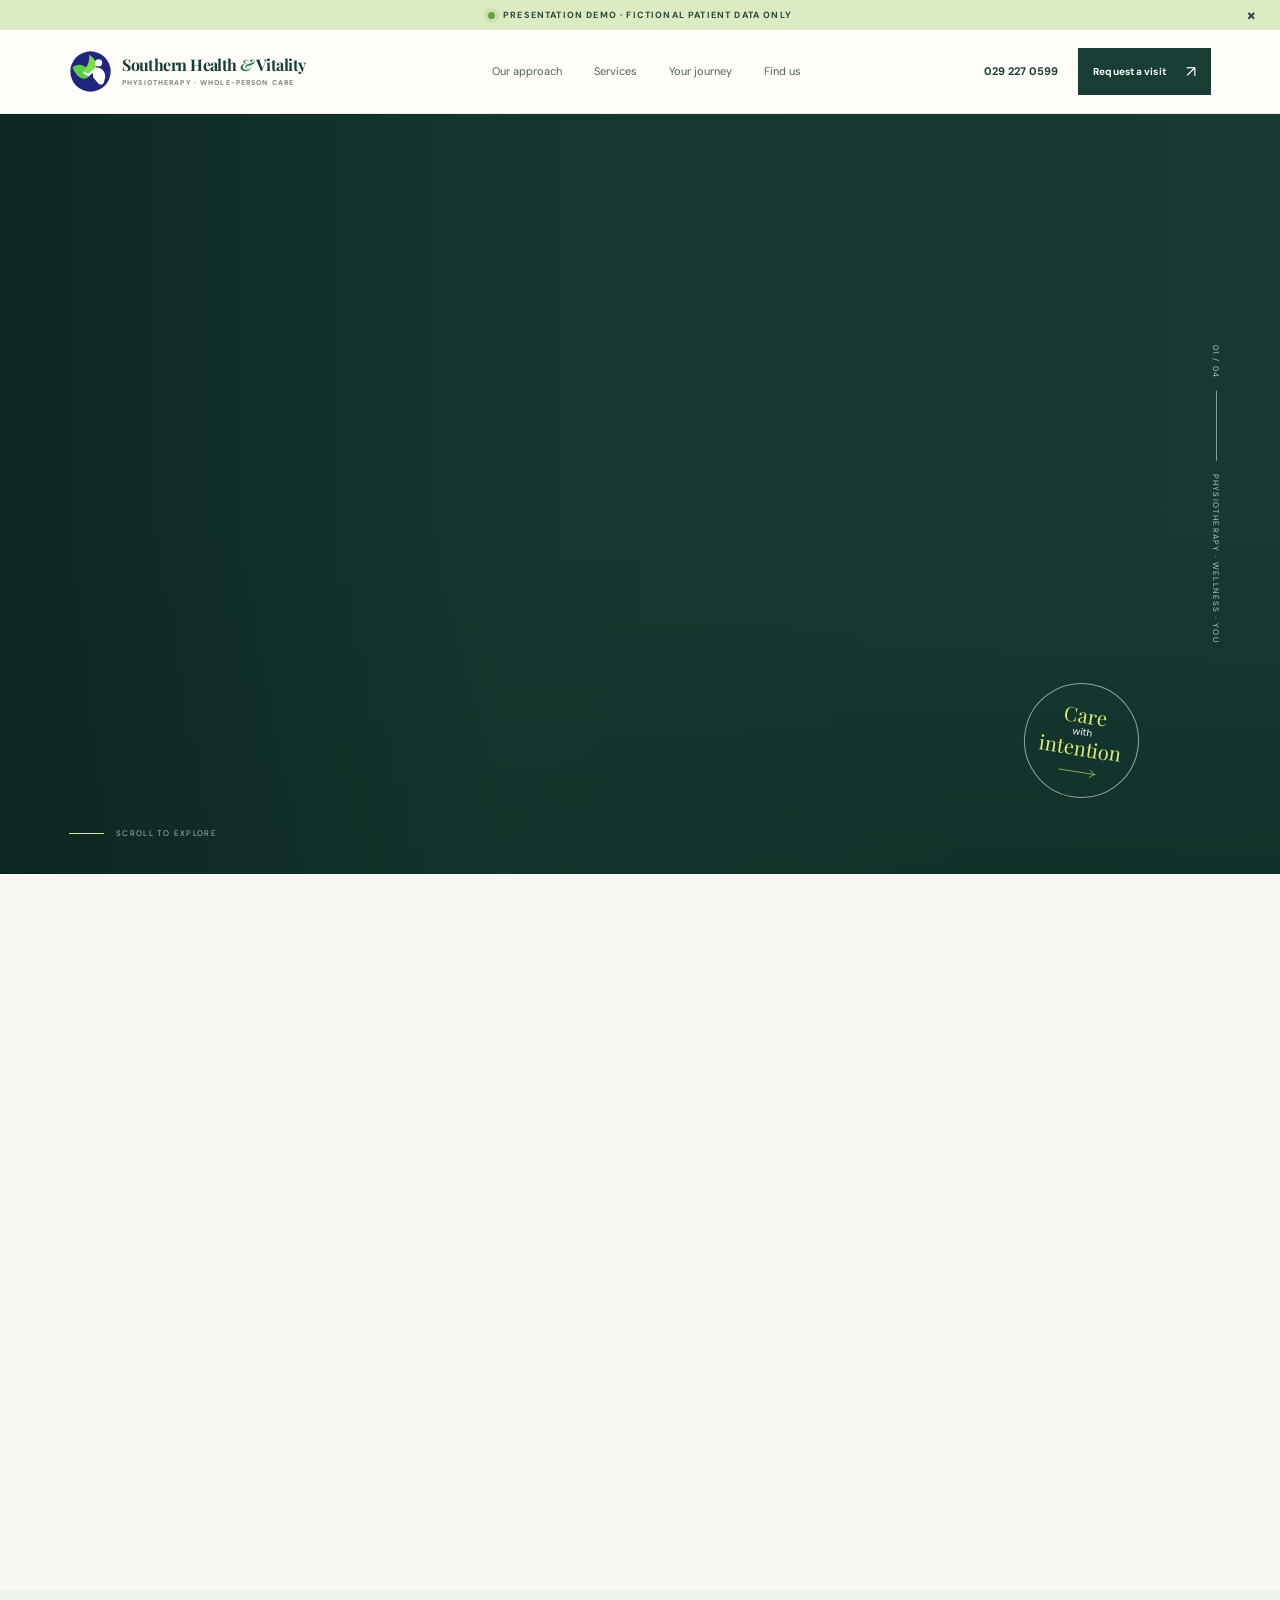
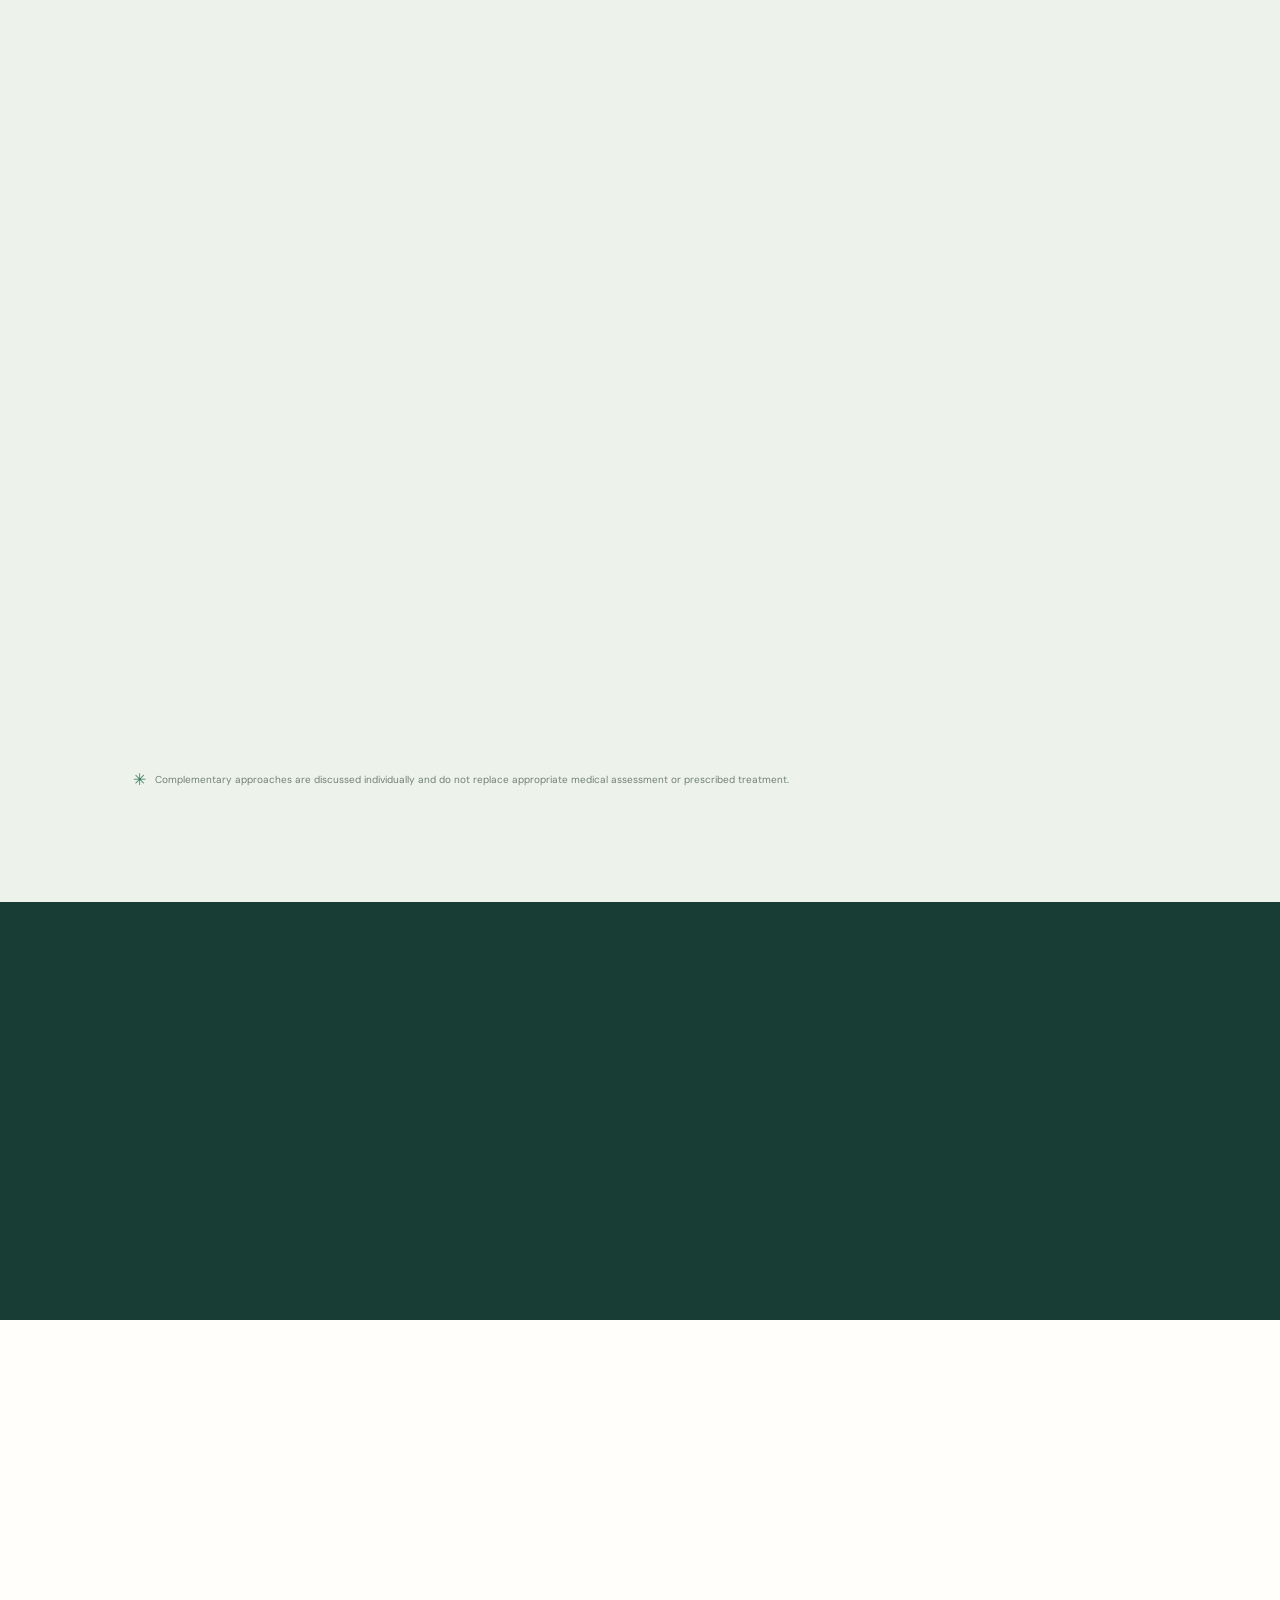
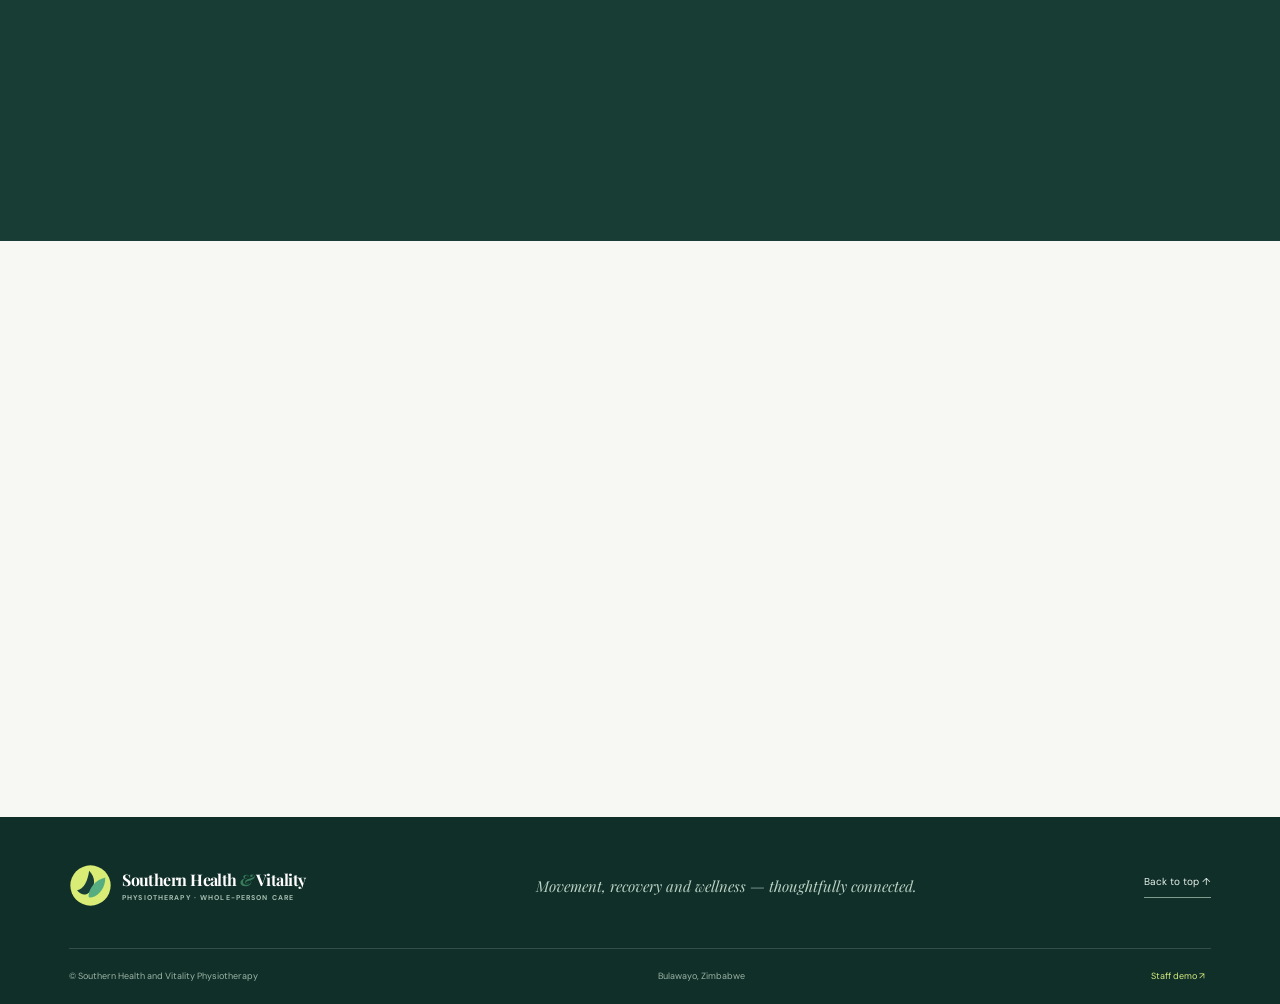
==== index.html @ 0961f9ca "Align brand emblem with the supplied letterhead logo" ====
<!doctype html>
<html lang="en">
<head>
  <meta charset="utf-8">
  <meta name="viewport" content="width=device-width, initial-scale=1">
  <meta name="theme-color" content="#173d35">
  <meta name="description" content="Southern Health and Vitality Physiotherapy — movement, recovery and whole-person wellness in Bulawayo, Zimbabwe.">
  <title>Southern Health & Vitality | Physiotherapy · Wellness · Recovery</title>
  <link rel="preconnect" href="https://fonts.googleapis.com">
  <link rel="preconnect" href="https://fonts.gstatic.com" crossorigin>
  <link href="https://fonts.googleapis.com/css2?family=DM+Sans:wght@400;500;600;700&family=Playfair+Display:wght@500;600;700&display=swap" rel="stylesheet">
  <link rel="icon" type="image/svg+xml" href="favicon.svg">
  <link rel="stylesheet" href="styles.css">
</head>
<body>
  <div class="demo-ribbon"><span class="pulse-dot"></span> PRESENTATION DEMO · FICTIONAL PATIENT DATA ONLY <button id="dismiss-ribbon" aria-label="Dismiss demo notice">×</button></div>
  <header class="site-header" id="site-header">
    <a class="brand" href="#home" aria-label="Southern Health and Vitality home">
      <span class="brand-mark"><svg viewBox="0 0 64 64" aria-hidden="true"><circle cx="32" cy="32" r="30" fill="#20257f"/><path d="M5 26C15 17 25 24 34 33 28 46 15 48 5 26Z" fill="#59cf45"/><path d="M30 7C42 15 44 25 37 33 32 38 25 37 20 33 28 25 31 16 30 7Z" fill="#76df42"/><circle cx="44" cy="19" r="5.4" fill="#fff"/><path d="M39 26C48 25 54 31 54 40L52 48C51 52 46 53 43 49L36 41 35 31Z" fill="#fff"/><path d="M36 31 29 37 23 34" fill="none" stroke="#fff" stroke-width="3.2" stroke-linecap="round"/></svg></span>
      <span class="brand-copy"><strong>Southern Health <em>&</em> Vitality</strong><small>PHYSIOTHERAPY · WHOLE-PERSON CARE</small></span>
    </a>
    <nav class="main-nav" id="main-nav" aria-label="Main navigation">
      <a href="#approach">Our approach</a><a href="#services">Services</a><a href="#journey">Your journey</a><a href="#contact">Find us</a>
    </nav>
    <div class="header-actions"><a class="text-link" href="tel:0292270599">029 227 0599</a><a class="button button-dark button-small" href="#book">Request a visit <span>↗</span></a><button class="menu-toggle" id="menu-toggle" aria-label="Open menu" aria-expanded="false"><span></span><span></span></button></div>
  </header>

  <main id="public-site">
    <section class="hero" id="home">
      <div class="hero-media" aria-hidden="true">
        <video class="hero-video" autoplay muted loop playsinline poster="https://images.unsplash.com/photo-1571019613454-1cb2f99b2d8b?auto=format&fit=crop&w=2000&q=85">
          <source src="https://videos.pexels.com/video-files/4498578/4498578-hd_1920_1080_25fps.mp4" type="video/mp4">
        </video>
      </div>
      <div class="hero-overlay"></div>
      <div class="hero-content reveal">
        <div class="eyebrow eyebrow-light"><span class="eyebrow-line"></span> A more thoughtful path to feeling better</div>
        <h1>Move with ease.<br><i>Live with vitality.</i></h1>
        <p>Personalised physiotherapy and whole-person wellness, centred on you, your goals, and the life you want to get back to.</p>
        <div class="hero-buttons"><a class="button button-lime" href="#book">Begin your recovery <span>↗</span></a><a class="button button-glass" href="#approach"><span class="play-icon">▶</span> Discover our approach</a></div>
        <div class="hero-proof"><span class="proof-icon">✳</span><span>Care that sees the whole person</span><span class="proof-separator"></span><span>Bulawayo, Zimbabwe</span></div>
      </div>
      <div class="hero-side-note"><span>01 / 04</span><span class="side-line"></span><span>PHYSIOTHERAPY · WELLNESS · YOU</span></div>
      <a class="scroll-cue" href="#approach"><span class="scroll-cue-line"></span> SCROLL TO EXPLORE</a>
      <div class="hero-stamp"><span>Care</span><b>with</b><span>intention</span><svg viewBox="0 0 70 18"><path d="M2 9h66" stroke="currentColor"/><path d="m57 2 8 7-8 7" fill="none" stroke="currentColor"/></svg></div>
    </section>

    <section class="intro section-pad" id="approach">
      <div class="intro-kicker reveal"><span class="section-number">01</span><span>OUR PHILOSOPHY</span></div>
      <div class="intro-grid">
        <h2 class="display-heading reveal">Recovery is more than <i>getting back.</i></h2>
        <div class="intro-copy reveal"><p class="large-copy">It is about understanding your body, rebuilding confidence, and finding a way forward that works for your everyday life.</p><p>At Southern Health and Vitality, we bring professional physiotherapy together with thoughtful complementary wellness support. Your care should be personal, collaborative and shaped around what matters to you.</p><a class="underlined-link" href="#services">Explore our services <span>↗</span></a></div>
      </div>
      <div class="values-row reveal"><div class="value"><span class="value-icon">✳</span><div><strong>Person-centred</strong><p>Your goals help guide the plan.</p></div></div><div class="value"><span class="value-icon">⌁</span><div><strong>Progress you can see</strong><p>Small steps, reviewed together.</p></div></div><div class="value"><span class="value-icon">❋</span><div><strong>Whole-person care</strong><p>Movement, habits and wellbeing.</p></div></div></div>
    </section>

    <section class="services-section section-pad" id="services">
      <div class="section-top reveal"><div><div class="eyebrow"><span class="eyebrow-line"></span> HOW WE CAN HELP</div><h2 class="display-heading">Care that meets you <i>where you are.</i></h2></div><p>Every person's story is different. We'll work with you to understand your needs and explore an appropriate path forward.</p></div>
      <div class="service-grid">
        <article class="service-card service-featured reveal"><div class="service-image image-physio"><span class="service-number">01</span><span class="service-image-caption">MOVE BETTER</span></div><div class="service-body"><span class="service-tag">FOUNDATION</span><h3>Physiotherapy & rehabilitation</h3><p>Individualised support for movement, strength, function and recovery following injury or physical difficulty.</p><a href="#book" class="circle-arrow" aria-label="Request physiotherapy">↗</a></div></article>
        <article class="service-card reveal"><div class="service-image image-massage"><span class="service-number">02</span><span class="service-image-caption">RELEASE TENSION</span></div><div class="service-body"><span class="service-tag">HANDS-ON CARE</span><h3>Massage & manual therapies</h3><p>Hands-on approaches selected to complement an individual's assessment and wider care plan.</p><a href="#book" class="circle-arrow" aria-label="Request massage and manual therapy">↗</a></div></article>
        <article class="service-card reveal"><div class="service-image image-nature"><span class="service-number">03</span><span class="service-image-caption">CARE BEYOND THE CLINIC</span></div><div class="service-body"><span class="service-tag">EVERYDAY WELLNESS</span><h3>Natural & lifestyle support</h3><p>Practical home-care guidance, healthy routines and discussion of complementary wellness options.</p><a href="#book" class="circle-arrow" aria-label="Ask about wellness support">↗</a></div></article>
      </div>
      <p class="service-note"><span>✳</span> Complementary approaches are discussed individually and do not replace appropriate medical assessment or prescribed treatment.</p>
    </section>

    <section class="quote-band">
      <div class="quote-text reveal"><span class="quote-mark">“</span><blockquote>Your body is not a problem to solve. It is a partner in your journey back to living well.</blockquote><span class="quote-caption">THE SOUTHERN HEALTH & VITALITY APPROACH</span></div>
      <div class="quote-image" role="img" aria-label="Calm, sunlit wellness studio"></div>
    </section>

    <section class="journey-section section-pad" id="journey">
      <div class="journey-heading reveal"><div class="eyebrow"><span class="eyebrow-line"></span> YOUR JOURNEY</div><h2 class="display-heading">A little more clarity.<br><i>At every step.</i></h2><p>Knowing what comes next can make starting feel easier.</p></div>
      <div class="journey-steps"><article class="journey-step reveal"><span class="journey-index">01</span><div class="journey-symbol">◌</div><h3>Start with a conversation</h3><p>Tell us what brings you in, what you are finding difficult and what you hope to achieve.</p></article><article class="journey-step reveal"><span class="journey-index">02</span><div class="journey-symbol">⌁</div><h3>Build a personal plan</h3><p>Your practitioner discusses suitable options and agrees on practical goals with you.</p></article><article class="journey-step reveal"><span class="journey-index">03</span><div class="journey-symbol">↗</div><h3>Review your progress</h3><p>Track changes over time, adjust the plan where needed and keep moving forward together.</p></article></div>
    </section>

    <section class="practitioner-section section-pad">
      <div class="practitioner-image reveal"><img src="https://images.unsplash.com/photo-1612349317150-e413f6a5b16d?auto=format&fit=crop&w=1000&q=85" alt="Practitioner portrait placeholder" loading="lazy"><span class="image-caption-card"><span class="caption-leaf">✳</span><span>Care with a human touch</span></span></div>
      <div class="practitioner-copy reveal"><div class="eyebrow"><span class="eyebrow-line"></span> YOUR PRACTITIONER</div><h2 class="display-heading">Meet <i>Mr Kudzanayi Muzenda.</i></h2><p class="large-copy">A thoughtful, individual approach to movement, rehabilitation and wellbeing.</p><p>Southern Health and Vitality is built around listening first, understanding each person's goals and working together on a plan that feels clear and achievable.</p><p class="placeholder-note">Practitioner biography and professional credentials can be added after confirmation.</p><a class="underlined-link" href="#book">Arrange an introduction <span>↗</span></a></div>
    </section>

    <section class="book-section section-pad" id="book">
      <div class="book-copy reveal"><div class="eyebrow eyebrow-light"><span class="eyebrow-line"></span> TAKE THE FIRST STEP</div><h2 class="display-heading">Let's talk about <i>what's next.</i></h2><p>Send an appointment request and the practice will get in touch to confirm a suitable time. Please don't include sensitive medical details in this form.</p><div class="book-contact"><span class="book-contact-icon">↗</span><div><small>CALL THE PRACTICE</small><a href="tel:0292270599">029 227 0599</a></div></div></div>
      <form class="booking-form reveal" id="booking-form"><div class="form-head"><span>APPOINTMENT REQUEST</span><span class="form-step">01 / 01</span></div><div class="form-row"><label>Your name<input name="name" required autocomplete="name" placeholder="Full name"></label><label>Phone number<input name="phone" required autocomplete="tel" placeholder="+263 …"></label></div><div class="form-row"><label>What would you like help with?<select name="service" required><option value="">Choose a service</option><option>Physiotherapy & rehabilitation</option><option>Massage & manual therapy</option><option>Natural & lifestyle support</option><option>General enquiry</option></select></label><label>Preferred date<input type="date" name="date" id="booking-date"></label></div><label>Best way to reach you<select name="contact"><option>Phone call</option><option>WhatsApp</option><option>Email</option></select></label><label class="consent-check"><input type="checkbox" required> <span>I agree that the practice may contact me about this request.</span></label><button class="button button-lime button-full" type="submit">Send appointment request <span>↗</span></button><p class="form-fineprint">Demo form: requests are stored only in this browser and are not sent to the clinic.</p><div class="form-success" id="booking-success" role="status" hidden>Thank you — your demo request has been saved in this browser. No message has been sent to the clinic.</div></form>
    </section>

    <section class="contact-section section-pad" id="contact"><div class="contact-main reveal"><div class="eyebrow"><span class="eyebrow-line"></span> FIND YOUR WAY HERE</div><h2 class="display-heading">A place to <i>begin again.</i></h2><p>Visit Southern Health and Vitality Physiotherapy in the heart of Bulawayo.</p><div class="address-block"><span class="address-icon">⌖</span><div><strong>Southern Health and Vitality Physiotherapy</strong><p>Suite 2, David Mansions<br>Between 9th and 10th Avenue, along Robert Mugabe<br>Bulawayo, Zimbabwe</p></div></div><div class="contact-actions"><a class="button button-dark" href="tel:0292270599">Call 029 227 0599 <span>↗</span></a><a class="button button-outline-dark" href="mailto:muzendak@gmail.com">Email the practice <span>↗</span></a></div></div><div class="map-card reveal"><div class="map-pattern"></div><div class="map-pin"><span>✳</span></div><div class="map-label"><small>YOU'LL FIND US AT</small><strong>David Mansions</strong><span>Robert Mugabe · Bulawayo</span></div><a target="_blank" rel="noopener" href="https://www.google.com/maps/search/?api=1&query=David+Mansions+Robert+Mugabe+Bulawayo" class="map-open">Open directions ↗</a></div></section>

    <footer class="site-footer"><div class="footer-top"><a class="brand brand-footer" href="#home"><span class="brand-mark"><svg viewBox="0 0 64 64" aria-hidden="true"><circle cx="32" cy="32" r="30" fill="#d9ec75"/><path d="M12 39C23 37 28 24 30 10c10 10 10 25-1 33-5 4-11 3-17-4Z" fill="#173d35"/><path d="M29 48c1-13 10-24 25-28 0 14-7 26-21 30-2 0-3 0-4-2Z" fill="#55ad80"/></svg></span><span class="brand-copy"><strong>Southern Health <em>&</em> Vitality</strong><small>PHYSIOTHERAPY · WHOLE-PERSON CARE</small></span></a><p>Movement, recovery and wellness — thoughtfully connected.</p><a class="back-top" href="#home">Back to top ↑</a></div><div class="footer-bottom"><span>© <span id="year"></span> Southern Health and Vitality Physiotherapy</span><span>Bulawayo, Zimbabwe</span><button class="staff-access" id="open-dashboard">Staff demo ↗</button></div></footer>
  </main>

  <main id="dashboard-app" class="dashboard-app" hidden>
    <aside class="app-sidebar" id="app-sidebar"><a class="app-brand" href="#" id="back-to-site"><span class="brand-mark"><svg viewBox="0 0 64 64"><circle cx="32" cy="32" r="30" fill="#d9ec75"/><path d="M12 39C23 37 28 24 30 10c10 10 10 25-1 33-5 4-11 3-17-4Z" fill="#173d35"/><path d="M29 48c1-13 10-24 25-28 0 14-7 26-21 30-2 0-3 0-4-2Z" fill="#55ad80"/></svg></span><span><strong>Southern Health</strong><small>VITALITY DESK</small></span></a><div class="sidebar-label">WORKSPACE</div><nav class="app-nav" id="app-nav"><button class="app-nav-item active" data-view="overview"><span>▦</span> Overview</button><button class="app-nav-item" data-view="patients"><span>♙</span> Patients <b id="patient-nav-count">8</b></button><button class="app-nav-item" data-view="monitoring"><span>⌁</span> Patient monitoring</button><button class="app-nav-item" data-view="appointments"><span>▣</span> Appointments <b id="appointment-nav-count">6</b></button><button class="app-nav-item" data-view="payments"><span>＄</span> Payments & receipts</button><button class="app-nav-item" data-view="followups"><span>↗</span> Follow-ups</button><button class="app-nav-item" data-view="reports"><span>▥</span> Reports</button></nav><div class="sidebar-bottom"><div class="sidebar-user"><div class="avatar avatar-green">KM</div><div><strong>Mr Kudzanayi Muzenda</strong><small>Practitioner · Demo mode</small></div><span class="online-dot"></span></div><button class="site-return" id="return-site">← Back to public website</button></div></aside>
    <section class="app-main"><header class="app-topbar"><button class="mobile-app-menu" id="mobile-app-menu" aria-label="Toggle dashboard menu">☰</button><div class="breadcrumb">Workspace <span>/</span> <strong id="breadcrumb-current">Overview</strong></div><div class="topbar-right"><span class="demo-status"><span class="pulse-dot"></span> Demo data</span><button class="top-icon" id="show-help" title="Demo information">ⓘ</button><div class="avatar avatar-blue">KM</div></div></header>
      <div class="app-content"><div class="demo-alert"><span class="alert-icon">ⓘ</span><div><strong>Demonstration workspace</strong><p>Every patient, appointment and transaction shown here is fictional. Data changes are saved in this browser only. Do not enter real patient information.</p></div><button id="reset-demo" class="alert-reset">Reset sample data</button></div>
      <section class="app-view active" id="view-overview"><div class="page-heading"><div><div class="eyebrow">WEDNESDAY · PRACTICE SNAPSHOT</div><h1>Good morning, <i>Mr Muzenda.</i></h1><p>Here's a look at your practice today.</p></div><button class="button button-dark" data-action="new-appointment">＋ New appointment</button></div><div class="stats-grid"><article class="stat-card"><div class="stat-top"><span>Registered patients</span><span class="stat-icon">♙</span></div><strong id="stat-patients">8</strong><small><span class="stat-good">↑ 2</span> this month <span class="stat-foot">Fictional sample</span></small><div class="mini-bars bars-green"><i></i><i></i><i></i><i></i><i></i><i></i><i></i><i></i><i></i><i></i></div></article><article class="stat-card"><div class="stat-top"><span>Today's appointments</span><span class="stat-icon">▣</span></div><strong id="stat-today">4</strong><small><span class="stat-good">2 confirmed</span> · 1 pending</small><div class="mini-bars bars-blue"><i></i><i></i><i></i><i></i><i></i><i></i><i></i><i></i><i></i><i></i></div></article><article class="stat-card"><div class="stat-top"><span>Payments recorded</span><span class="stat-icon">＄</span></div><strong id="stat-revenue">$485</strong><small>Sample total <span class="stat-foot">Not real revenue</span></small><div class="mini-bars bars-gold"><i></i><i></i><i></i><i></i><i></i><i></i><i></i><i></i><i></i><i></i></div></article><article class="stat-card"><div class="stat-top"><span>Follow-ups due</span><span class="stat-icon">↗</span></div><strong id="stat-followups">3</strong><small><span class="stat-warn">Needs review</span> this week</small><div class="mini-bars bars-purple"><i></i><i></i><i></i><i></i><i></i><i></i><i></i><i></i><i></i><i></i></div></article></div><div class="dashboard-grid"><article class="panel appointments-panel"><div class="panel-heading"><div><h2>Today's schedule</h2><p>Your upcoming patient visits</p></div><button class="quiet-button" data-go="appointments">View calendar ↗</button></div><div id="today-schedule" class="schedule-list"></div></article><article class="panel followup-panel"><div class="panel-heading"><div><h2>Patient follow-ups</h2><p>Keep recovery moving forward</p></div><button class="icon-button" data-go="followups">↗</button></div><div id="overview-followups" class="compact-list"></div></article></div><div class="dashboard-grid lower-grid"><article class="panel"><div class="panel-heading"><div><h2>Recent activity</h2><p>Latest demo record updates</p></div><span class="panel-badge">THIS WEEK</span></div><div id="recent-activity" class="activity-list"></div></article><article class="panel care-panel"><div class="care-icon">✳</div><span class="service-tag">PRACTICE NOTE</span><h2>Care, with intention.</h2><p>Keep each patient's goals at the centre of their plan. Record measurable changes and review them together at each visit.</p><button class="underlined-link" data-go="monitoring">Open patient monitoring ↗</button></article></div></section>

      <section class="app-view" id="view-patients"><div class="page-heading"><div><div class="eyebrow">PATIENT DIRECTORY</div><h1>People at the <i>heart of care.</i></h1><p>Search records and open a patient's care journey.</p></div><button class="button button-dark" data-action="new-patient">＋ Add patient</button></div><div class="toolbar"><label class="search-box"><span>⌕</span><input id="patient-search" placeholder="Search name, phone or patient ID…" type="search"></label><select id="patient-filter" aria-label="Filter patients"><option value="all">All patients</option><option value="active">Active care</option><option value="followup">Follow-up due</option><option value="completed">Care completed</option></select></div><div class="panel table-panel"><div class="table-wrap"><table><thead><tr><th>PATIENT</th><th>PATIENT ID</th><th>CARE STATUS</th><th>LAST VISIT</th><th>NEXT FOLLOW-UP</th><th></th></tr></thead><tbody id="patients-table"></tbody></table></div><div class="table-foot"><span id="patient-results-count">8 sample patients</span><span>Fictional demo records</span></div></div></section>

      <section class="app-view" id="view-monitoring"><div class="page-heading"><div><div class="eyebrow">RECOVERY OVER TIME</div><h1>Patient <i>monitoring.</i></h1><p>Review progress, goals and the next steps in each care journey.</p></div><select id="monitor-patient" aria-label="Select patient" class="patient-select"></select></div><div id="monitoring-detail"></div></section>

      <section class="app-view" id="view-appointments"><div class="page-heading"><div><div class="eyebrow">PRACTICE CALENDAR</div><h1>Time for <i>better movement.</i></h1><p>Manage appointment requests, attendance and planned visits.</p></div><button class="button button-dark" data-action="new-appointment">＋ New appointment</button></div><div class="toolbar"><div class="segmented" id="appointment-filters"><button class="selected" data-filter="all">All visits</button><button data-filter="confirmed">Confirmed</button><button data-filter="pending">Requests</button><button data-filter="completed">Completed</button></div><input id="appointment-date-filter" type="date" aria-label="Filter by date"></div><div class="panel table-panel"><div class="table-wrap"><table><thead><tr><th>DATE & TIME</th><th>PATIENT</th><th>SERVICE</th><th>STATUS</th><th>CONTACT</th><th>ACTIONS</th></tr></thead><tbody id="appointments-table"></tbody></table></div><div class="table-foot"><span id="appointment-results-count"></span><span>Appointment requests require confirmation</span></div></div></section>

      <section class="app-view" id="view-payments"><div class="page-heading"><div><div class="eyebrow">PRACTICE FINANCES</div><h1>Payments, made <i>clear.</i></h1><p>Record payments and balances, then print a receipt for your records.</p></div><button class="button button-dark" data-action="new-payment">＋ Record payment</button></div><div class="stats-grid finance-stats"><article class="stat-card"><div class="stat-top"><span>Recorded payments</span><span class="stat-icon">＄</span></div><strong id="payment-total">$485</strong><small>Fictional sample transactions</small></article><article class="stat-card"><div class="stat-top"><span>Outstanding balances</span><span class="stat-icon">◷</span></div><strong id="payment-outstanding">$260</strong><small>Amounts marked unpaid</small></article><article class="stat-card"><div class="stat-top"><span>Transactions</span><span class="stat-icon">▤</span></div><strong id="payment-count">6</strong><small>Across all demo patients</small></article></div><div class="panel table-panel"><div class="panel-heading"><div><h2>Payment register</h2><p>Every amount is sample data in USD for the demo.</p></div><button class="quiet-button" id="export-payments">Export CSV ↓</button></div><div class="table-wrap"><table><thead><tr><th>RECEIPT</th><th>PATIENT</th><th>DATE</th><th>METHOD</th><th>AMOUNT</th><th>STATUS</th><th></th></tr></thead><tbody id="payments-table"></tbody></table></div></div></section>

      <section class="app-view" id="view-followups"><div class="page-heading"><div><div class="eyebrow">CONTINUITY OF CARE</div><h1>Keep the <i>connection.</i></h1><p>Review patients due for a check-in and prepare a follow-up message.</p></div></div><div class="followup-intro"><span class="followup-intro-icon">↗</span><div><strong>Helpful follow-ups, thoughtfully timed.</strong><p>Messages are prepared for staff review. This demo does not send messages automatically.</p></div></div><div id="followup-cards" class="followup-cards"></div></section>

      <section class="app-view" id="view-reports"><div class="page-heading"><div><div class="eyebrow">PRACTICE INSIGHTS</div><h1>A clearer view of <i>your practice.</i></h1><p>Sample activity and financial summaries for the demo.</p></div><button class="button button-outline-dark" id="export-report">Export report ↓</button></div><div class="report-grid"><article class="panel report-chart-panel"><div class="panel-heading"><div><h2>Recorded payments</h2><p>Illustrative monthly sample totals</p></div><span class="panel-badge">USD</span></div><div id="revenue-chart" class="revenue-chart"></div></article><article class="panel"><div class="panel-heading"><div><h2>Patient care status</h2><p>Current sample directory</p></div></div><div id="status-breakdown" class="status-breakdown"></div></article><article class="panel"><div class="panel-heading"><div><h2>Service mix</h2><p>Appointments in sample schedule</p></div></div><div id="service-breakdown" class="service-breakdown"></div></article><article class="panel report-note"><span class="care-icon">✳</span><h2>Use data to ask better questions.</h2><p>These summaries can help a practice understand attendance and operations. They are illustrative, not clinical outcome claims.</p></article></div></section>
      </div>
    </section>
  </main>

  <dialog id="record-dialog" class="record-dialog"><form id="record-form" method="dialog"><div class="dialog-head"><div><span class="eyebrow" id="dialog-eyebrow">PRACTICE WORKSPACE</span><h2 id="dialog-title">Add a record</h2></div><button type="button" class="dialog-close" id="dialog-close" aria-label="Close dialog">×</button></div><div id="dialog-fields" class="dialog-fields"></div><div class="dialog-actions"><button type="button" class="button button-outline-dark" id="dialog-cancel">Cancel</button><button type="submit" class="button button-dark" id="dialog-submit">Save record ↗</button></div></form></dialog>
  <div id="toast" class="toast" role="status" aria-live="polite"></div>
  <script src="app.js"></script>
</body>
</html>
---- styles.css ----
/* Southern Health & Vitality — editorial wellness, botanical details, calm clinical precision */
:root{--ink:#173d35;--ink-deep:#102d28;--leaf:#377b5b;--leaf-light:#a9d85c;--lime:#d9ec75;--cream:#f7f8f3;--paper:#fffefa;--sage:#e9efe7;--muted:#75817a;--line:#dce4db;--blue:#dfeaf0;--gold:#d8ad68;--shadow:0 16px 45px rgba(20,53,43,.08);--serif:'Playfair Display',Georgia,serif;--sans:'DM Sans',Arial,sans-serif}
*{box-sizing:border-box}html{scroll-behavior:smooth;scroll-padding-top:84px}body{margin:0;background:var(--cream);color:var(--ink);font-family:var(--sans);font-size:14px;line-height:1.6;-webkit-font-smoothing:antialiased}body.locked{overflow:hidden}button,input,select,textarea{font:inherit}button,a{-webkit-tap-highlight-color:transparent}a{color:inherit;text-decoration:none}button{cursor:pointer}img{display:block;max-width:100%}button:focus-visible,a:focus-visible,input:focus-visible,select:focus-visible{outline:3px solid #a9d85c;outline-offset:3px}::selection{background:var(--lime);color:var(--ink)}
.demo-ribbon{height:30px;background:#dcebc1;color:#294a36;display:flex;align-items:center;justify-content:center;gap:8px;font-size:9px;font-weight:700;letter-spacing:.13em;position:relative;z-index:30}.demo-ribbon button{position:absolute;right:18px;border:0;background:transparent;font-size:18px;color:inherit;line-height:1}
.pulse-dot,.online-dot{width:7px;height:7px;display:inline-block;border-radius:50%;background:#6b9e43;box-shadow:0 0 0 4px rgba(107,158,67,.14)}.site-header{height:84px;padding:0 5.4%;display:flex;align-items:center;justify-content:space-between;gap:28px;background:rgba(255,254,250,.94);position:sticky;top:0;z-index:25;border-bottom:1px solid rgba(23,61,53,.08);backdrop-filter:blur(16px);transition:height .3s,box-shadow .3s}.site-header.scrolled{height:72px;box-shadow:0 7px 24px rgba(18,51,41,.06)}.brand{display:flex;align-items:center;gap:10px;min-width:240px}.brand-mark{width:43px;height:43px;display:block;flex:none}.brand-mark svg{width:100%;height:100%}.brand-copy{display:flex;flex-direction:column;line-height:1.2}.brand-copy strong{font-family:var(--serif);font-size:16px;letter-spacing:-.035em}.brand-copy strong em{color:var(--leaf);font-style:italic}.brand-copy small{font-size:7px;font-weight:700;letter-spacing:.16em;margin-top:5px;color:#76847a}.main-nav{display:flex;gap:clamp(18px,2.5vw,40px);align-items:center}.main-nav a{font-size:11px;color:#4d6158;transition:color .2s}.main-nav a:hover{color:var(--leaf)}.header-actions{display:flex;align-items:center;gap:20px}.text-link{font-size:11px;font-weight:700;white-space:nowrap}.button{border:1px solid transparent;display:inline-flex;align-items:center;justify-content:center;gap:20px;padding:14px 20px;font-weight:700;font-size:11px;letter-spacing:.01em;transition:transform .25s,background .25s,box-shadow .25s;min-height:46px}.button:hover{transform:translateY(-2px);box-shadow:0 8px 22px rgba(20,53,43,.13)}.button span{font-size:16px;font-weight:400}.button-small{min-height:39px;padding:10px 14px;font-size:10px}.button-dark{background:var(--ink);color:#fffefa}.button-dark:hover{background:#27594b}.button-lime{background:var(--lime);color:var(--ink-deep)}.button-lime:hover{background:#e4f39c}.button-glass{background:rgba(255,255,255,.09);border-color:rgba(255,255,255,.4);color:#fff}.button-outline-dark{background:transparent;border-color:#aabbb0;color:var(--ink)}.button-full{width:100%;justify-content:space-between}.menu-toggle{display:none;background:none;border:0;padding:8px}.menu-toggle span{display:block;width:22px;height:1px;background:var(--ink);margin:6px}
.hero{min-height:min(760px,calc(100svh - 114px));height:680px;max-height:780px;position:relative;background:#173d35;color:#fff;overflow:hidden;display:flex;align-items:center}.hero-media,.hero-overlay{position:absolute;inset:0}.hero-video{width:100%;height:100%;object-fit:cover;object-position:center 45%;opacity:.64;filter:saturate(.7)}.hero-overlay{background:linear-gradient(90deg,rgba(12,37,32,.92) 0%,rgba(18,53,44,.75) 39%,rgba(17,47,39,.24) 76%,rgba(17,47,39,.18) 100%),linear-gradient(0deg,rgba(13,38,31,.52),transparent 45%)}.hero-content{position:relative;z-index:2;width:min(760px,72%);margin-left:10.4%;padding:55px 0 65px}.eyebrow{display:flex;align-items:center;gap:10px;color:#668272;font-size:9px;font-weight:700;letter-spacing:.17em}.eyebrow-light{color:#d7e7d7}.eyebrow-line{width:26px;height:1px;background:#8fb15c;display:inline-block}.hero h1{font-family:var(--serif);font-size:clamp(48px,6.3vw,86px);font-weight:500;letter-spacing:-.055em;line-height:1.08;margin:28px 0 22px}.hero h1 i,.display-heading i{font-weight:500;color:var(--leaf);font-style:italic}.hero h1 i{color:var(--lime)}.hero-content>p{font-size:15px;line-height:1.9;color:rgba(255,255,255,.77);max-width:465px;margin:0 0 30px}.hero-buttons{display:flex;gap:11px;flex-wrap:wrap}.play-icon{font-size:9px;border:1px solid rgba(255,255,255,.55);width:23px;height:23px;display:grid;place-items:center;border-radius:50%;padding-left:2px}.hero-proof{display:flex;align-items:center;gap:11px;margin-top:53px;font-size:9px;color:rgba(255,255,255,.7);letter-spacing:.04em}.proof-icon{color:var(--lime);font-size:16px}.proof-separator{height:18px;width:1px;background:rgba(255,255,255,.28);margin:0 5px}.hero-side-note{position:absolute;right:4.5%;top:50%;transform:translateY(-50%);writing-mode:vertical-rl;display:flex;align-items:center;gap:13px;font-size:8px;letter-spacing:.15em;color:rgba(255,255,255,.7)}.side-line{width:1px;height:70px;background:rgba(255,255,255,.5)}.scroll-cue{position:absolute;left:5.4%;bottom:34px;display:flex;align-items:center;gap:12px;font-size:8px;letter-spacing:.16em;color:rgba(255,255,255,.66)}.scroll-cue-line{width:35px;height:1px;background:var(--lime)}.hero-stamp{position:absolute;right:11%;bottom:10%;width:115px;height:115px;border:1px solid rgba(255,255,255,.55);border-radius:50%;display:flex;align-items:center;justify-content:center;flex-direction:column;transform:rotate(9deg);color:var(--lime);font-family:var(--serif);font-size:20px;line-height:1.1}.hero-stamp b{font-size:10px;font-family:var(--sans);font-weight:400;color:#fff}.hero-stamp svg{width:40px;margin-top:8px}
.section-pad{padding:108px 10.4%}.intro{background:var(--cream)}.intro-kicker{display:flex;align-items:center;gap:14px;font-size:9px;font-weight:700;letter-spacing:.16em;color:#7a8a7e}.section-number{font-family:var(--serif);font-size:14px;color:var(--leaf);letter-spacing:0}.intro-grid{display:grid;grid-template-columns:1.1fr .9fr;gap:11%;align-items:start;margin:28px 0 58px}.display-heading{font-family:var(--serif);font-weight:500;letter-spacing:-.05em;line-height:1.13;font-size:clamp(35px,4.3vw,58px);margin:0;color:var(--ink)}.intro-grid .display-heading{max-width:500px}.intro-copy{padding-top:5px}.large-copy{font-family:var(--serif);font-size:clamp(18px,2vw,24px);line-height:1.5;letter-spacing:-.025em;margin:0 0 18px;color:#294f42}.intro-copy>p:not(.large-copy),.practitioner-copy>p:not(.large-copy){font-size:12px;color:#6c7b72;line-height:1.95;margin:0 0 20px}.underlined-link{border:0;background:transparent;border-bottom:1px solid #9aada0;padding:0 0 8px;display:inline-flex;gap:25px;align-items:center;font-size:11px;font-weight:700;color:var(--ink);margin-top:6px}.underlined-link span{font-size:16px}.values-row{border-top:1px solid var(--line);padding-top:28px;display:grid;grid-template-columns:repeat(3,1fr);gap:30px}.value{display:flex;gap:14px;align-items:flex-start}.value-icon{display:grid;place-items:center;width:36px;height:36px;flex:none;border-radius:50%;background:#e4eddf;color:var(--leaf);font-size:19px}.value strong{font-size:11px}.value p{font-size:10px;color:#7c887f;margin:4px 0 0}
.services-section{background:#edf2eb;padding-top:100px;padding-bottom:110px}.section-top{display:flex;justify-content:space-between;gap:45px;align-items:end;margin-bottom:45px}.section-top .display-heading{max-width:590px;margin-top:17px}.section-top>p{max-width:300px;color:#728077;font-size:11px;line-height:1.9;margin:0 0 6px}.service-grid{display:grid;grid-template-columns:repeat(3,minmax(0,1fr));gap:19px}.service-card{background:var(--paper);min-width:0;position:relative;box-shadow:0 7px 25px rgba(28,61,49,.025);transition:transform .35s,box-shadow .35s}.service-card:hover{transform:translateY(-6px);box-shadow:var(--shadow)}.service-image{height:230px;position:relative;background-size:cover;background-position:center;overflow:hidden}.service-image:after{content:"";position:absolute;inset:0;background:linear-gradient(0deg,rgba(15,46,38,.5),transparent 60%)}.image-physio{background-image:url('https://images.unsplash.com/photo-1571019613454-1cb2f99b2d8b?auto=format&fit=crop&w=900&q=85')}.image-massage{background-image:url('https://images.unsplash.com/photo-1540555700478-4be289fbecef?auto=format&fit=crop&w=900&q=85')}.image-nature{background-image:url('https://images.unsplash.com/photo-1545389336-cf090694435e?auto=format&fit=crop&w=900&q=85')}.service-number{position:absolute;z-index:1;top:17px;left:18px;color:#fff;font-family:var(--serif);font-size:19px}.service-image-caption{position:absolute;z-index:1;bottom:17px;left:18px;color:#fff;font-size:8px;letter-spacing:.15em;font-weight:700}.service-body{padding:24px 25px 30px;position:relative;min-height:220px}.service-tag{display:block;color:#718f69;font-size:8px;font-weight:700;letter-spacing:.16em}.service-body h3{font-family:var(--serif);font-weight:500;letter-spacing:-.025em;font-size:22px;line-height:1.25;margin:11px 0}.service-body p{font-size:11px;color:#748077;line-height:1.8;margin:0;max-width:90%}.circle-arrow{position:absolute;right:20px;bottom:20px;width:34px;height:34px;border:1px solid #c9d6c9;border-radius:50%;display:grid;place-items:center;font-size:15px;transition:background .2s,color .2s}.circle-arrow:hover{background:var(--ink);color:#fff}.service-note{font-size:10px;color:#718077;margin:25px 0 0;display:flex;align-items:center;gap:9px}.service-note span{color:var(--leaf);font-size:16px}
.quote-band{display:grid;grid-template-columns:1fr .75fr;min-height:380px;background:var(--ink);color:#fff}.quote-text{padding:75px 10% 70px 20%;align-self:center}.quote-mark{font-family:var(--serif);font-size:68px;line-height:.6;color:var(--lime);display:block}.quote-text blockquote{font-family:var(--serif);font-size:clamp(25px,3vw,39px);font-weight:500;line-height:1.36;letter-spacing:-.035em;margin:25px 0 28px}.quote-caption{font-size:8px;letter-spacing:.17em;color:#b9cfc0}.quote-image{background:url('https://images.unsplash.com/photo-1571019614242-c5c5dee9f50b?auto=format&fit=crop&w=1200&q=85') center/cover;min-height:380px;position:relative}.quote-image:after{content:"";position:absolute;inset:0;background:linear-gradient(90deg,rgba(23,61,53,.28),transparent)}
.journey-section{background:var(--paper)}.journey-heading{text-align:center;max-width:580px;margin:0 auto 60px}.journey-heading .eyebrow{justify-content:center}.journey-heading .display-heading{margin:18px 0}.journey-heading>p{color:#7b887f;font-size:12px}.journey-steps{display:grid;grid-template-columns:repeat(3,1fr);gap:34px;position:relative}.journey-steps:before{content:"";height:1px;background:#dce5db;position:absolute;left:15%;right:15%;top:29px}.journey-step{text-align:center;position:relative;padding:0 12px}.journey-index{width:58px;height:58px;border-radius:50%;background:#e8f0e3;border:5px solid var(--paper);display:grid;place-items:center;margin:0 auto 20px;color:var(--leaf);font-family:var(--serif);font-size:15px;position:relative}.journey-symbol{font-size:20px;color:#83a65b}.journey-step h3{font-family:var(--serif);font-size:20px;font-weight:500;margin:12px 0 9px}.journey-step p{font-size:11px;color:#7b887f;line-height:1.85;max-width:260px;margin:0 auto}
.practitioner-section{display:grid;grid-template-columns:.85fr 1fr;gap:11%;align-items:center;background:#edf2eb}.practitioner-image{position:relative;max-width:430px}.practitioner-image>img{width:100%;aspect-ratio:4/5;object-fit:cover;filter:saturate(.72);background:#dce6da}.image-caption-card{position:absolute;bottom:22px;left:-24px;background:var(--paper);padding:14px 18px;display:flex;gap:10px;align-items:center;box-shadow:var(--shadow);font-size:10px;font-weight:600}.caption-leaf{font-size:18px;color:var(--leaf)}.practitioner-copy .display-heading{margin:20px 0}.practitioner-copy .large-copy{margin-top:24px}.placeholder-note{border-left:2px solid var(--leaf-light);padding-left:12px!important;font-size:10px!important;color:#859188!important}
.book-section{background:var(--ink);color:#fff;display:grid;grid-template-columns:.9fr 1fr;gap:10%;align-items:start}.book-copy{padding-top:25px}.book-copy .display-heading{color:#fff;margin:20px 0}.book-copy .display-heading i{color:var(--lime)}.book-copy>p{font-size:12px;color:#c0d1c7;line-height:1.9;max-width:380px}.book-contact{display:flex;gap:13px;align-items:center;margin-top:40px}.book-contact-icon{width:39px;height:39px;border:1px solid #6e8b7a;border-radius:50%;display:grid;place-items:center;color:var(--lime);font-size:17px}.book-contact small{display:block;color:#a7c1b1;font-size:8px;letter-spacing:.14em}.book-contact a{font-family:var(--serif);font-size:22px}.booking-form{background:var(--paper);color:var(--ink);padding:32px 34px;box-shadow:0 18px 50px rgba(0,0,0,.13)}.form-head{display:flex;justify-content:space-between;padding-bottom:21px;border-bottom:1px solid var(--line);font-size:9px;font-weight:700;letter-spacing:.14em}.form-step{color:#8b9b8e}.booking-form label,.dialog-fields label{display:flex;flex-direction:column;gap:8px;font-size:10px;font-weight:700;margin-top:18px}.form-row{display:grid;grid-template-columns:1fr 1fr;gap:15px}.booking-form input:not([type=checkbox]),.booking-form select,.dialog-fields input,.dialog-fields select,.dialog-fields textarea{width:100%;border:1px solid #dce4db;background:#fbfcf8;min-height:43px;padding:11px 12px;color:var(--ink);border-radius:0;font-size:11px;outline-offset:1px}.booking-form input::placeholder{color:#a0aaa1}.booking-form .consent-check{display:flex;flex-direction:row;align-items:flex-start;gap:9px;font-weight:400;color:#738178;line-height:1.5}.consent-check input{accent-color:var(--leaf);margin-top:3px}.booking-form .button{margin-top:22px}.form-fineprint{font-size:9px;color:#9aa59c;margin:12px 0 0}.form-success{margin-top:14px;padding:12px;background:#e3f1dc;color:#275a3e;font-size:11px}
.contact-section{display:grid;grid-template-columns:1fr .85fr;gap:11%;align-items:center;background:var(--cream)}.contact-main .display-heading{margin:20px 0}.contact-main>p{color:#7b887f;font-size:12px}.address-block{display:flex;gap:15px;margin:32px 0}.address-icon{width:39px;height:39px;background:#e4eddf;border-radius:50%;display:grid;place-items:center;font-size:20px;color:var(--leaf);flex:none}.address-block strong{font-size:11px}.address-block p{font-size:11px;color:#77847b;line-height:1.9;margin:6px 0 0}.contact-actions{display:flex;gap:10px;flex-wrap:wrap}.map-card{height:360px;position:relative;overflow:hidden;background:#e4eadd;display:flex;align-items:center;justify-content:center}.map-pattern{position:absolute;inset:-10%;opacity:.7;background-image:linear-gradient(32deg,transparent 47%,#fffefa 48%,#fffefa 51%,transparent 52%),linear-gradient(104deg,transparent 47%,#c6d5c4 48%,#c6d5c4 49%,transparent 50%),linear-gradient(150deg,transparent 45%,#fffefa 46%,#fffefa 49%,transparent 50%),linear-gradient(68deg,transparent 43%,#d0ddc9 44%,#d0ddc9 46%,transparent 47%);background-size:145px 115px,170px 190px,210px 170px,180px 220px;transform:rotate(-9deg)}.map-card:after{content:"";position:absolute;width:1px;height:150%;background:#d4dfcf;transform:rotate(36deg);left:30%;top:-20%}.map-pin{position:relative;z-index:1;width:55px;height:55px;border-radius:50% 50% 50% 8px;background:var(--ink);transform:rotate(-45deg);display:grid;place-items:center;box-shadow:0 12px 30px rgba(23,61,53,.24);margin-top:-55px}.map-pin span{color:var(--lime);transform:rotate(45deg);font-size:22px}.map-label{position:absolute;bottom:24px;left:24px;z-index:2;background:var(--paper);padding:17px 20px;display:flex;flex-direction:column;box-shadow:var(--shadow);min-width:220px}.map-label small{font-size:8px;color:#7b8b7d;letter-spacing:.14em}.map-label strong{font-family:var(--serif);font-size:18px;margin:4px 0}.map-label span{font-size:10px;color:#718076}.map-open{position:absolute;right:18px;top:18px;z-index:2;background:var(--paper);padding:10px 13px;font-size:9px;font-weight:700}
.site-footer{background:#102f29;color:#eaf2eb;padding:42px 5.4% 20px}.footer-top{display:flex;align-items:center;justify-content:space-between;gap:25px;padding-bottom:35px;border-bottom:1px solid rgba(255,255,255,.15)}.brand-footer .brand-copy small{color:#a6beb0}.brand-footer .brand-copy strong{color:#fff}.footer-top>p{font-family:var(--serif);font-style:italic;color:#b8cfc1;font-size:15px}.back-top{font-size:10px;border-bottom:1px solid #7f9b8b;padding-bottom:7px}.footer-bottom{display:flex;align-items:center;justify-content:space-between;gap:20px;padding-top:19px;color:#9bb3a4;font-size:9px}.staff-access{background:transparent;border:0;color:#d7ec80;font-size:9px}
.reveal{opacity:0;transform:translateY(18px);transition:opacity .75s ease,transform .75s cubic-bezier(.2,.7,.2,1)}.reveal.visible{opacity:1;transform:translateY(0)}.service-card:nth-child(2),.journey-step:nth-child(2){transition-delay:.09s}.service-card:nth-child(3),.journey-step:nth-child(3){transition-delay:.18s}

/* Practice workspace */
.app-view{display:none}.app-view.active{display:block}
.dashboard-app{min-height:100vh;background:#f5f7f4;color:#1a332b;font-family:var(--sans);font-size:13px}.dashboard-app[hidden]{display:none!important}.app-sidebar{position:fixed;inset:0 auto 0 0;width:244px;background:#173d35;color:#e8f1e9;padding:25px 16px 16px;display:flex;flex-direction:column;z-index:30}.app-brand{display:flex;align-items:center;gap:10px;padding:0 6px 30px}.app-brand .brand-mark{width:38px;height:38px}.app-brand strong{display:block;font-family:var(--serif);font-size:14px;font-weight:600}.app-brand small{display:block;font-size:8px;letter-spacing:.17em;color:#b1c9b8;margin-top:3px}.sidebar-label{font-size:8px;letter-spacing:.16em;color:#89a799;padding:0 12px 12px;font-weight:700}.app-nav{display:flex;flex-direction:column;gap:4px}.app-nav-item{border:0;background:transparent;color:#bcd0c4;text-align:left;padding:12px 12px;display:flex;align-items:center;gap:12px;border-radius:7px;font-size:11px;transition:background .2s,color .2s}.app-nav-item>span{width:18px;text-align:center;font-size:17px;color:#b1c9b8}.app-nav-item:hover{background:rgba(255,255,255,.07);color:white}.app-nav-item.active{background:#d9ec75;color:#1a3b2f;font-weight:700}.app-nav-item.active>span{color:#1a3b2f}.app-nav-item b{margin-left:auto;font-size:9px;background:rgba(255,255,255,.13);padding:3px 7px;border-radius:20px}.app-nav-item.active b{background:rgba(23,61,53,.1)}.sidebar-bottom{margin-top:auto}.sidebar-user{display:flex;align-items:center;gap:10px;padding:17px 6px;border-top:1px solid rgba(255,255,255,.13);position:relative}.avatar{width:34px;height:34px;border-radius:50%;display:grid;place-items:center;font-size:10px;font-weight:700;flex:none}.avatar-green{background:#d9ec75;color:#244633}.avatar-blue{background:#dceaf1;color:#33596b}.sidebar-user strong{display:block;font-size:9px}.sidebar-user small{display:block;color:#a6c0b1;font-size:8px;margin-top:3px}.sidebar-user .online-dot{margin-left:auto;width:6px;height:6px}.site-return{width:100%;text-align:left;background:transparent;border:1px solid rgba(255,255,255,.16);color:#c1d6c8;padding:10px 12px;border-radius:5px;font-size:9px}.app-main{margin-left:244px;min-width:0}.app-topbar{height:70px;display:flex;align-items:center;justify-content:space-between;padding:0 34px;background:#fffefa;border-bottom:1px solid #e4e9e3;position:sticky;top:0;z-index:20}.breadcrumb{font-size:10px;color:#87948b}.breadcrumb span{margin:0 9px;color:#c1cbc3}.breadcrumb strong{color:#2c483b;font-weight:600}.topbar-right{display:flex;align-items:center;gap:16px}.demo-status{font-size:9px;color:#637a69;display:flex;align-items:center;gap:7px}.demo-status .pulse-dot{width:6px;height:6px}.top-icon{border:1px solid #dce5dc;background:#fff;border-radius:50%;width:30px;height:30px;color:#62796a}.mobile-app-menu{display:none}.app-content{max-width:1500px;margin:0 auto;padding:25px 34px 55px}.demo-alert{background:#eff5e6;border:1px solid #dce8c9;padding:12px 15px;display:flex;align-items:center;gap:12px;margin-bottom:28px;border-radius:7px}.alert-icon{font-size:18px;color:#668c3d}.demo-alert strong{font-size:10px;color:#355d3e}.demo-alert p{font-size:9px;color:#70836d;margin:3px 0 0;line-height:1.5}.alert-reset{margin-left:auto;border:0;background:transparent;color:#567449;font-size:9px;font-weight:700;white-space:nowrap}.page-heading{display:flex;justify-content:space-between;align-items:end;gap:20px;margin:0 0 25px}.page-heading .eyebrow{font-size:8px}.page-heading h1{font-family:var(--serif);font-size:clamp(27px,3vw,38px);font-weight:500;letter-spacing:-.04em;line-height:1.15;margin:8px 0}.page-heading h1 i{font-weight:500;color:#4b8a60}.page-heading p{font-size:10px;color:#849087;margin:7px 0 0}.page-heading>.button{white-space:nowrap}.stats-grid{display:grid;grid-template-columns:repeat(4,minmax(0,1fr));gap:14px;margin-bottom:20px}.stat-card{background:#fff;border:1px solid #e3e9e1;border-radius:8px;padding:17px 17px 15px;position:relative;min-width:0;overflow:hidden}.stat-top{display:flex;align-items:center;justify-content:space-between;gap:8px;color:#75847a;font-size:9px}.stat-icon{display:grid;place-items:center;width:29px;height:29px;background:#edf4e9;color:#4d8a60;border-radius:7px;font-size:16px}.stat-card>strong{display:block;font-family:var(--serif);font-size:32px;letter-spacing:-.04em;line-height:1.4;margin-top:5px;color:#1d3e31;font-weight:500}.stat-card>small{font-size:8px;color:#869188;display:block}.stat-good{color:#3f9362;font-weight:700}.stat-warn{color:#b57d35;font-weight:700}.stat-foot{margin-left:5px;color:#9aa49c}.mini-bars{display:flex;gap:3px;align-items:end;height:22px;position:absolute;right:16px;bottom:16px;opacity:.6}.mini-bars i{display:block;width:4px;border-radius:2px 2px 0 0;background:#77ae80;height:30%}.mini-bars i:nth-child(2){height:45%}.mini-bars i:nth-child(3){height:35%}.mini-bars i:nth-child(4){height:65%}.mini-bars i:nth-child(5){height:48%}.mini-bars i:nth-child(6){height:75%}.mini-bars i:nth-child(7){height:56%}.mini-bars i:nth-child(8){height:90%}.mini-bars i:nth-child(9){height:65%}.mini-bars i:nth-child(10){height:100%}.bars-blue i{background:#7ca9c3}.bars-gold i{background:#d8b36c}.bars-purple i{background:#9b91c3}.dashboard-grid{display:grid;grid-template-columns:minmax(0,1.45fr) minmax(280px,.85fr);gap:17px;margin-bottom:18px}.panel{background:#fff;border:1px solid #e3e9e1;border-radius:8px;padding:20px;min-width:0}.panel-heading{display:flex;align-items:flex-start;justify-content:space-between;gap:15px;margin-bottom:18px}.panel-heading h2,.care-panel h2,.report-note h2{font-family:var(--serif);font-size:18px;font-weight:500;letter-spacing:-.02em;margin:0;color:#1d3e31}.panel-heading p{font-size:9px;color:#8a968d;margin:5px 0 0}.quiet-button,.icon-button{background:transparent;border:0;color:#4d8a60;font-size:9px;font-weight:700;padding:3px}.icon-button{border:1px solid #e0e8df;width:27px;height:27px;border-radius:50%;font-size:14px}.panel-badge{font-size:8px;letter-spacing:.1em;background:#edf3e8;color:#628062;padding:5px 7px;border-radius:3px}.schedule-list{display:flex;flex-direction:column}.schedule-row{display:grid;grid-template-columns:57px 33px minmax(0,1fr) auto;gap:10px;align-items:center;padding:11px 0;border-top:1px solid #edf0eb}.schedule-time{font-size:9px;font-weight:700;color:#61786a}.schedule-time small{display:block;font-size:8px;color:#a0aaa2;font-weight:400;margin-top:2px}.patient-avatar{width:31px;height:31px;border-radius:50%;display:grid;place-items:center;background:#e3eee2;color:#497552;font-size:9px;font-weight:700}.patient-avatar.blue{background:#e0edf3;color:#547b91}.patient-avatar.gold{background:#f5eada;color:#9a7844}.patient-avatar.purple{background:#ece8f5;color:#7b6b9d}.schedule-name{font-size:10px;font-weight:700;color:#294638;display:block;white-space:nowrap;overflow:hidden;text-overflow:ellipsis}.schedule-service{font-size:8px;color:#929c94;display:block;margin-top:3px;white-space:nowrap;overflow:hidden;text-overflow:ellipsis}.status-pill{font-size:8px;padding:5px 7px;border-radius:3px;white-space:nowrap;display:inline-block;font-weight:600}.status-confirmed,.status-completed,.status-active,.status-paid{background:#e6f2e5;color:#428057}.status-pending,.status-due,.status-followup{background:#fbf0dc;color:#a67832}.status-cancelled,.status-unpaid{background:#f7e7e5;color:#b25f56}.compact-row{display:flex;align-items:center;gap:10px;padding:12px 0;border-top:1px solid #edf0eb}.compact-row:first-child{border-top:0;padding-top:0}.compact-copy{flex:1;min-width:0}.compact-copy strong{display:block;font-size:10px;color:#294638;white-space:nowrap;overflow:hidden;text-overflow:ellipsis}.compact-copy small{display:block;color:#8a978e;font-size:8px;margin-top:4px}.compact-row button{background:transparent;border:0;color:#5b9069;font-size:15px}.activity-list{display:flex;flex-direction:column}.activity-row{display:flex;gap:10px;padding:10px 0;border-top:1px solid #edf0eb;align-items:flex-start}.activity-row:first-child{border-top:0;padding-top:0}.activity-dot{width:8px;height:8px;background:#83b46d;border-radius:50%;margin-top:4px;flex:none}.activity-row p{margin:0;font-size:9px;color:#62746a;line-height:1.6}.activity-row strong{color:#294638}.activity-row small{display:block;color:#a1aaa3;font-size:8px;margin-top:3px}.care-panel{background:#edf4e9;border-color:#e1ebdc;padding:24px}.care-icon{display:grid;place-items:center;width:39px;height:39px;border-radius:50%;background:#d9e9cf;color:#4f8a5e;font-size:22px;margin-bottom:17px}.care-panel .service-tag{margin-bottom:8px}.care-panel p,.report-note p{font-size:10px;color:#718276;line-height:1.8}.care-panel .underlined-link{font-size:9px;margin-top:5px}
.toolbar{display:flex;align-items:center;justify-content:space-between;gap:14px;margin-bottom:15px}.search-box{display:flex;align-items:center;gap:8px;background:#fff;border:1px solid #e0e7df;padding:0 12px;width:min(410px,100%);height:40px;color:#8a998e}.search-box>span{font-size:20px}.search-box input{border:0;background:transparent;outline:none;width:100%;font-size:10px;color:#294638}.toolbar>select,.patient-select,.toolbar>input[type=date]{height:40px;background:#fff;border:1px solid #e0e7df;padding:0 12px;color:#52675b;font-size:10px;min-width:145px}.table-panel{padding:0;overflow:hidden}.table-panel>.panel-heading{padding:20px 20px 0;margin-bottom:10px}.table-wrap{width:100%;overflow-x:auto}table{border-collapse:collapse;width:100%;min-width:730px;text-align:left}thead{background:#f8faf6}th{font-size:8px;letter-spacing:.09em;color:#8c9a8e;font-weight:700;padding:13px 17px;white-space:nowrap;border-bottom:1px solid #e9eee8}td{padding:14px 17px;border-bottom:1px solid #eef1ed;font-size:9px;color:#5f7166;white-space:nowrap}tbody tr:last-child td{border-bottom:0}tbody tr:hover{background:#fbfcf8}.table-patient{display:flex;align-items:center;gap:9px}.table-patient .patient-avatar{width:30px;height:30px}.table-patient strong{display:block;font-size:10px;color:#294638}.table-patient small{display:block;font-size:8px;color:#9aa49b;margin-top:3px}.table-id{font-family:ui-monospace,monospace;color:#89978c;font-size:8px}.table-action{background:transparent;border:0;color:#4c8c60;font-weight:700;font-size:9px}.table-foot{border-top:1px solid #e9eee8;padding:13px 18px;display:flex;justify-content:space-between;gap:10px;color:#9aa49b;font-size:8px}.segmented{display:flex;gap:3px;background:#eaf0e8;padding:4px;border-radius:6px}.segmented button{border:0;background:transparent;padding:7px 12px;border-radius:4px;color:#78867b;font-size:9px}.segmented button.selected{background:#fffefa;color:#264c3a;box-shadow:0 1px 4px #dce5dc;font-weight:700}
.patient-profile-grid{display:grid;grid-template-columns:minmax(0,1.25fr) minmax(250px,.75fr);gap:17px;margin-bottom:17px}.profile-card{padding:22px}.profile-header{display:flex;gap:13px;align-items:center;margin-bottom:20px}.profile-header .patient-avatar{width:48px;height:48px;font-size:13px}.profile-header h2{font-family:var(--serif);font-size:22px;font-weight:500;margin:0}.profile-header p{font-size:9px;color:#87958b;margin:4px 0}.profile-facts{display:grid;grid-template-columns:1fr 1fr;gap:15px;border-top:1px solid #e9eee8;padding-top:17px}.profile-facts small{display:block;font-size:8px;color:#9aa69d;margin-bottom:5px}.profile-facts strong{font-size:10px;font-weight:600;color:#3e5b4b}.profile-actions{display:flex;gap:8px;flex-wrap:wrap;margin-top:20px}.small-action{border:1px solid #dce6da;background:#fff;padding:8px 11px;font-size:9px;color:#427354;border-radius:4px}.small-action.primary{background:#e7f0e1;border-color:#e7f0e1}.progress-number{font-family:var(--serif);font-size:39px;color:#28563e;letter-spacing:-.05em}.progress-label{font-size:9px;color:#829087}.progress-track{height:7px;border-radius:20px;background:#edf2ea;overflow:hidden;margin:14px 0 9px}.progress-fill{height:100%;background:#86b967;border-radius:20px;transition:width .5s}.progress-legend{display:flex;justify-content:space-between;color:#9aa69d;font-size:8px}.chart-panel{margin-bottom:17px}.chart-heading{display:flex;justify-content:space-between;align-items:center;gap:12px}.chart-heading h2{font-family:var(--serif);font-size:18px;font-weight:500;margin:0}.chart-heading p{font-size:9px;color:#89958b}.chart-area{height:200px;position:relative;margin-top:20px;padding:0 0 24px 34px}.chart-grid{position:absolute;inset:5px 0 28px 34px;display:flex;flex-direction:column;justify-content:space-between}.chart-grid span{border-top:1px dashed #e3eae2;position:relative}.chart-grid small{position:absolute;left:-32px;top:-8px;font-size:8px;color:#a1aba2}.line-chart{width:100%;height:100%;overflow:visible;position:relative;z-index:1}.chart-xlabels{position:absolute;bottom:0;left:34px;right:0;display:flex;justify-content:space-between;font-size:8px;color:#9aa69d}.monitor-lower{display:grid;grid-template-columns:1fr 1fr;gap:17px}.timeline{display:flex;flex-direction:column}.timeline-item{display:grid;grid-template-columns:70px 13px 1fr;gap:9px;padding:0 0 18px}.timeline-date{font-size:8px;color:#8c9b90}.timeline-marker{position:relative;width:9px;height:9px;border-radius:50%;background:#8dbb73;margin-top:4px}.timeline-marker:after{content:"";position:absolute;top:9px;bottom:-22px;left:4px;width:1px;background:#dfe8dc}.timeline-item:last-child .timeline-marker:after{display:none}.timeline-copy strong{font-size:10px;display:block;color:#355644}.timeline-copy p{font-size:9px;line-height:1.7;color:#829087;margin:5px 0 0}.clinical-note{background:#f6f8f3;border-left:2px solid #b2ce8c;padding:12px;margin-top:10px}.clinical-note strong{font-size:9px}.clinical-note p{font-size:9px;line-height:1.7;color:#78867b;margin:5px 0 0}.empty-state{padding:30px;text-align:center;color:#89978c;font-size:10px}
.finance-stats{grid-template-columns:repeat(3,minmax(0,1fr));margin-bottom:20px}.finance-stats .stat-card>strong{font-size:29px}.payment-amount{font-weight:700;color:#345b43}.followup-intro{display:flex;gap:15px;align-items:center;background:#eaf2e4;padding:18px 20px;margin-bottom:20px;border:1px solid #dce9d2;border-radius:7px}.followup-intro-icon{width:40px;height:40px;border-radius:50%;background:#d9e9cd;color:#4c8b5b;display:grid;place-items:center;font-size:20px}.followup-intro strong{font-size:11px;color:#355c41}.followup-intro p{font-size:9px;color:#71846f;margin:4px 0 0}.followup-cards{display:grid;grid-template-columns:repeat(2,minmax(0,1fr));gap:14px}.followup-card{background:#fff;border:1px solid #e1e8df;padding:19px;border-radius:7px}.followup-card-top{display:flex;align-items:center;gap:10px}.followup-card-top>div:nth-child(2){flex:1}.followup-card-top strong{display:block;font-size:10px}.followup-card-top small{display:block;font-size:8px;color:#8d9a90;margin-top:4px}.followup-card p{font-size:10px;color:#718076;line-height:1.8}.followup-message{background:#f7f9f5;padding:13px;font-size:10px;color:#5d7264;line-height:1.8;border:1px solid #e7ece5;margin:12px 0}.followup-card-actions{display:flex;gap:8px;flex-wrap:wrap}.report-grid{display:grid;grid-template-columns:1.25fr .75fr;gap:16px}.report-chart-panel{min-height:310px}.revenue-chart{height:210px;display:flex;align-items:end;gap:clamp(8px,2vw,23px);padding:20px 10px 0;border-bottom:1px solid #e6ece5}.revenue-column{height:100%;flex:1;display:flex;flex-direction:column;justify-content:end;align-items:center;gap:8px;min-width:0}.revenue-column .bar-value{font-size:8px;color:#718476;white-space:nowrap}.revenue-column .bar{width:min(38px,75%);height:40%;background:linear-gradient(180deg,#a8ce7b,#5e9a6d);border-radius:4px 4px 0 0;min-height:8px;transition:height .5s}.revenue-column .bar-month{font-size:8px;color:#8b988e;transform:translateY(22px)}.status-breakdown,.service-breakdown{display:flex;flex-direction:column;gap:17px;padding:7px 0}.breakdown-row{display:flex;flex-direction:column;gap:7px}.breakdown-label{display:flex;justify-content:space-between;font-size:9px;color:#63786a}.breakdown-label strong{color:#345844}.breakdown-track{height:6px;background:#eef2ec;border-radius:10px;overflow:hidden}.breakdown-track span{display:block;height:100%;background:#83b76e;border-radius:10px}.breakdown-row:nth-child(2) .breakdown-track span{background:#7eabc0}.breakdown-row:nth-child(3) .breakdown-track span{background:#d8b26e}.report-note{background:#eaf2e5;border-color:#e1eadb}.report-note .care-icon{margin-bottom:12px}.report-note h2{font-size:20px}
.record-dialog{width:min(580px,calc(100% - 28px));max-height:88vh;overflow:auto;border:0;padding:0;background:#fffefa;color:#1d3e31;box-shadow:0 25px 100px rgba(10,30,22,.3)}.record-dialog::backdrop{background:rgba(12,33,26,.6);backdrop-filter:blur(3px)}.record-dialog form{padding:26px}.dialog-head{display:flex;align-items:flex-start;justify-content:space-between;border-bottom:1px solid #e4ebe2;padding-bottom:18px}.dialog-head .eyebrow{font-size:8px}.dialog-head h2{font-family:var(--serif);font-size:25px;font-weight:500;margin:5px 0 0}.dialog-close{border:1px solid #e0e7de;background:transparent;width:31px;height:31px;border-radius:50%;font-size:20px;color:#6b7d70}.dialog-fields{display:grid;grid-template-columns:1fr 1fr;gap:0 14px;padding:7px 0 20px}.dialog-fields label.full{grid-column:1/-1}.dialog-fields textarea{min-height:75px;resize:vertical}.dialog-actions{display:flex;justify-content:flex-end;gap:10px;border-top:1px solid #e4ebe2;padding-top:17px}.dialog-actions .button{min-height:40px;padding:10px 15px}.toast{position:fixed;right:25px;bottom:25px;background:#173d35;color:#fff;padding:13px 18px;font-size:11px;box-shadow:var(--shadow);z-index:100;opacity:0;transform:translateY(12px);pointer-events:none;transition:opacity .25s,transform .25s;max-width:min(380px,calc(100% - 30px))}.toast.show{opacity:1;transform:translateY(0)}
@media(min-width:1500px){.section-pad{padding-left:max(10.4%,calc((100% - 1180px)/2));padding-right:max(10.4%,calc((100% - 1180px)/2))}.hero-content{margin-left:max(10.4%,calc((100% - 1180px)/2))}}
@media(max-width:1100px){.site-header{padding:0 3.5%;gap:15px}.brand{min-width:auto}.main-nav{gap:16px}.text-link{display:none}.hero-content{margin-left:7%;width:78%}.section-pad{padding:80px 7%}.service-image{height:190px}.service-body{padding:20px 18px 27px}.service-body h3{font-size:19px}.quote-text{padding-left:12%}.app-sidebar{width:220px}.app-main{margin-left:220px}.app-content{padding:22px}.app-topbar{padding:0 22px}.stats-grid{gap:9px}.stat-card{padding:14px}.mini-bars{display:none}.dashboard-grid{grid-template-columns:minmax(0,1.3fr) minmax(240px,.8fr)}}
@media(max-width:800px){.app-sidebar.mobile-open{width:244px;box-shadow:12px 0 35px rgba(12,33,26,.24)}.app-sidebar.mobile-open .app-brand>span:last-child,.app-sidebar.mobile-open .sidebar-label,.app-sidebar.mobile-open .sidebar-user>div:not(.avatar),.app-sidebar.mobile-open .sidebar-user .online-dot,.app-sidebar.mobile-open .site-return{display:block}.app-sidebar.mobile-open .app-nav-item{justify-content:flex-start;padding:12px;font-size:11px;gap:12px}.app-sidebar.mobile-open .app-nav-item b{display:block}.app-sidebar.mobile-open .sidebar-user{justify-content:flex-start;padding:17px 6px}.app-sidebar.mobile-open .site-return{width:100%}.site-header{height:72px}.brand-copy strong{font-size:14px}.brand-mark{width:38px;height:38px}.main-nav{display:none;position:absolute;top:100%;left:0;right:0;background:var(--paper);padding:15px 5% 22px;border-bottom:1px solid var(--line);box-shadow:var(--shadow);flex-direction:column;align-items:stretch;gap:0}.main-nav.open{display:flex}.main-nav a{padding:12px 0;border-bottom:1px solid #edf1e9}.header-actions{gap:10px}.header-actions .button{padding:9px 11px;min-height:36px;gap:9px}.menu-toggle{display:block}.hero{height:640px;min-height:590px}.hero-content{margin-left:7%;width:85%;padding:35px 0}.hero h1{font-size:clamp(48px,9vw,72px)}.hero-side-note{right:3%;font-size:7px}.hero-stamp{right:8%;bottom:6%;width:90px;height:90px;font-size:16px}.hero-proof{margin-top:35px}.section-pad{padding:72px 7%}.intro-grid{gap:7%;grid-template-columns:1fr 1fr}.values-row{gap:16px}.value{gap:9px}.value-icon{width:30px;height:30px}.service-grid{gap:12px}.service-image{height:155px}.service-body{padding:17px 14px 25px;min-height:235px}.service-body h3{font-size:18px}.service-body p{font-size:10px}.circle-arrow{right:13px;bottom:14px;width:29px;height:29px}.quote-band{grid-template-columns:1fr .65fr}.quote-text{padding:55px 8% 55px 10%}.quote-image{min-height:320px}.practitioner-section{gap:8%}.book-section{gap:7%}.booking-form{padding:25px 22px}.contact-section{gap:7%}.map-card{height:320px}.footer-top{flex-wrap:wrap}.footer-top>p{order:3;width:100%;margin:0}.app-sidebar{width:70px;padding:20px 9px 12px}.app-brand{padding:0 6px 25px;justify-content:center}.app-brand>span:last-child,.sidebar-label,.app-nav-item:not(.active) b,.app-nav-item b,.sidebar-user>div:not(.avatar),.sidebar-user .online-dot,.site-return{display:none}.app-nav-item{justify-content:center;padding:12px 0;font-size:0;gap:0}.app-nav-item>span{font-size:19px}.app-nav-item.active{font-size:0}.sidebar-user{justify-content:center;padding:14px 0}.app-main{margin-left:70px}.app-content{padding:20px 16px}.app-topbar{padding:0 16px;height:62px}.stats-grid{grid-template-columns:repeat(2,minmax(0,1fr))}.dashboard-grid{grid-template-columns:1fr}.lower-grid{grid-template-columns:1fr 1fr}.patient-profile-grid{grid-template-columns:1fr}.report-grid{grid-template-columns:1fr 1fr}.followup-cards{grid-template-columns:1fr}.monitor-lower{grid-template-columns:1fr}.demo-alert{align-items:flex-start}.alert-reset{font-size:8px}.page-heading h1{font-size:30px}}
@media(max-width:560px){.demo-ribbon{font-size:7px;letter-spacing:.08em;padding:0 25px}.demo-ribbon button{right:7px}.site-header{padding:0 4%}.brand-copy strong{font-size:12px}.brand-copy small{font-size:6px}.brand-mark{width:34px;height:34px}.header-actions .button{font-size:9px;gap:5px;padding:8px}.header-actions .button span{font-size:12px}.hero{height:680px;min-height:610px;align-items:flex-start}.hero-content{margin:0;padding:95px 7% 65px;width:100%}.hero h1{font-size:clamp(45px,12vw,64px);margin:22px 0 18px}.hero-content>p{font-size:13px;max-width:360px}.hero-buttons{gap:8px}.hero-buttons .button{padding:12px 13px;gap:10px;font-size:10px}.hero-proof{font-size:8px;flex-wrap:wrap;margin-top:32px}.hero-side-note{display:none}.hero-stamp{width:78px;height:78px;right:7%;bottom:7%;font-size:14px}.hero-stamp svg{width:30px}.scroll-cue{left:7%;bottom:23px;font-size:7px}.section-pad{padding:61px 6%}.intro-grid{grid-template-columns:1fr;gap:25px;margin:24px 0 36px}.display-heading{font-size:clamp(34px,9vw,46px)}.large-copy{font-size:20px}.values-row{grid-template-columns:1fr;gap:18px;padding-top:22px}.value{align-items:center}.section-top{display:block;margin-bottom:30px}.section-top .display-heading{margin:15px 0}.section-top>p{margin-top:15px}.service-grid{grid-template-columns:1fr;gap:16px}.service-image{height:220px}.service-body{min-height:0;padding:22px 20px 32px}.service-body h3{font-size:22px}.service-body p{font-size:11px;max-width:88%}.service-note{align-items:flex-start;line-height:1.7}.quote-band{grid-template-columns:1fr}.quote-text{padding:55px 8% 47px}.quote-text blockquote{font-size:30px}.quote-image{min-height:230px}.journey-heading{margin-bottom:38px}.journey-steps{grid-template-columns:1fr;gap:27px}.journey-steps:before{left:50%;right:auto;top:25px;bottom:80px;width:1px;height:auto}.journey-step{background:var(--paper);z-index:1;padding:0 18px}.journey-index{margin-bottom:10px}.journey-step h3{font-size:20px}.practitioner-section{grid-template-columns:1fr;gap:38px}.practitioner-image{max-width:350px;margin:0 auto;width:85%}.image-caption-card{left:-12px}.book-section{grid-template-columns:1fr;gap:35px}.book-copy{padding-top:0}.booking-form{padding:23px 18px}.form-row{grid-template-columns:1fr;gap:0}.contact-section{grid-template-columns:1fr;gap:30px}.map-card{height:300px}.footer-top{align-items:flex-start;gap:17px}.brand-footer{min-width:100%}.footer-top>p{font-size:14px}.back-top{margin-top:5px}.footer-bottom{flex-wrap:wrap;gap:10px}.footer-bottom span:first-child{width:100%}.app-sidebar{width:56px;padding:15px 6px 10px}.app-brand{padding:0 0 22px}.app-brand .brand-mark{width:34px;height:34px}.app-nav-item{padding:12px 0}.app-main{margin-left:56px}.app-topbar{height:58px;padding:0 10px}.mobile-app-menu{display:block;background:transparent;border:0;color:#486b57;font-size:17px}.breadcrumb{font-size:8px}.breadcrumb span{margin:0 4px}.topbar-right{gap:7px}.demo-status{font-size:8px}.top-icon{width:26px;height:26px}.topbar-right .avatar{width:27px;height:27px}.app-content{padding:14px 10px 35px}.demo-alert{padding:10px;gap:8px;flex-wrap:wrap;margin-bottom:19px}.demo-alert>div{flex:1;min-width:0}.demo-alert p{font-size:8px}.alert-reset{margin-left:25px}.page-heading{display:block;margin-bottom:19px}.page-heading>.button{margin-top:15px}.page-heading h1{font-size:27px}.page-heading p{font-size:9px}.stats-grid{gap:8px;margin-bottom:12px}.stat-card{padding:12px 10px}.stat-top{font-size:8px}.stat-icon{width:25px;height:25px;font-size:14px}.stat-card>strong{font-size:27px}.stat-card>small{font-size:7px}.dashboard-grid{gap:12px;margin-bottom:12px}.panel{padding:14px}.panel-heading h2{font-size:16px}.panel-heading p{font-size:8px}.schedule-row{grid-template-columns:44px 28px minmax(0,1fr);gap:7px}.schedule-row .status-pill{grid-column:3;justify-self:start;margin-top:-4px}.schedule-time{font-size:8px}.patient-avatar{width:27px;height:27px}.schedule-name{font-size:9px}.schedule-service{font-size:7px}.lower-grid{grid-template-columns:1fr}.toolbar{align-items:stretch;flex-direction:column}.search-box{width:100%}.toolbar>select,.toolbar>input[type=date]{width:100%}.segmented{overflow:auto;max-width:100%}.segmented button{white-space:nowrap;padding:7px 9px}.table-panel>.panel-heading{padding:15px 13px 0}.table-foot{padding:11px 13px}.finance-stats .stat-card>strong{font-size:24px}.report-grid{grid-template-columns:1fr}.revenue-chart{gap:7px;padding-left:0;padding-right:0}.revenue-column .bar-value{font-size:7px}.revenue-column .bar-month{font-size:7px}.followup-intro{padding:13px;align-items:flex-start}.followup-intro p{line-height:1.6}.followup-card{padding:14px}.dialog-fields{grid-template-columns:1fr}.dialog-fields label.full{grid-column:auto}.record-dialog form{padding:19px}.dialog-head h2{font-size:22px}.dialog-actions .button{padding:9px 12px;font-size:10px}.profile-facts{gap:12px}.profile-header h2{font-size:20px}.chart-area{height:170px}.timeline-item{grid-template-columns:57px 10px 1fr;gap:6px}.timeline-date{font-size:7px}.patient-select{margin-top:13px;width:100%}}
@media(prefers-reduced-motion:reduce){*,*:before,*:after{scroll-behavior:auto!important;animation-duration:.01ms!important;animation-iteration-count:1!important;transition-duration:.01ms!important}.reveal{opacity:1;transform:none}.hero-video{display:none}}
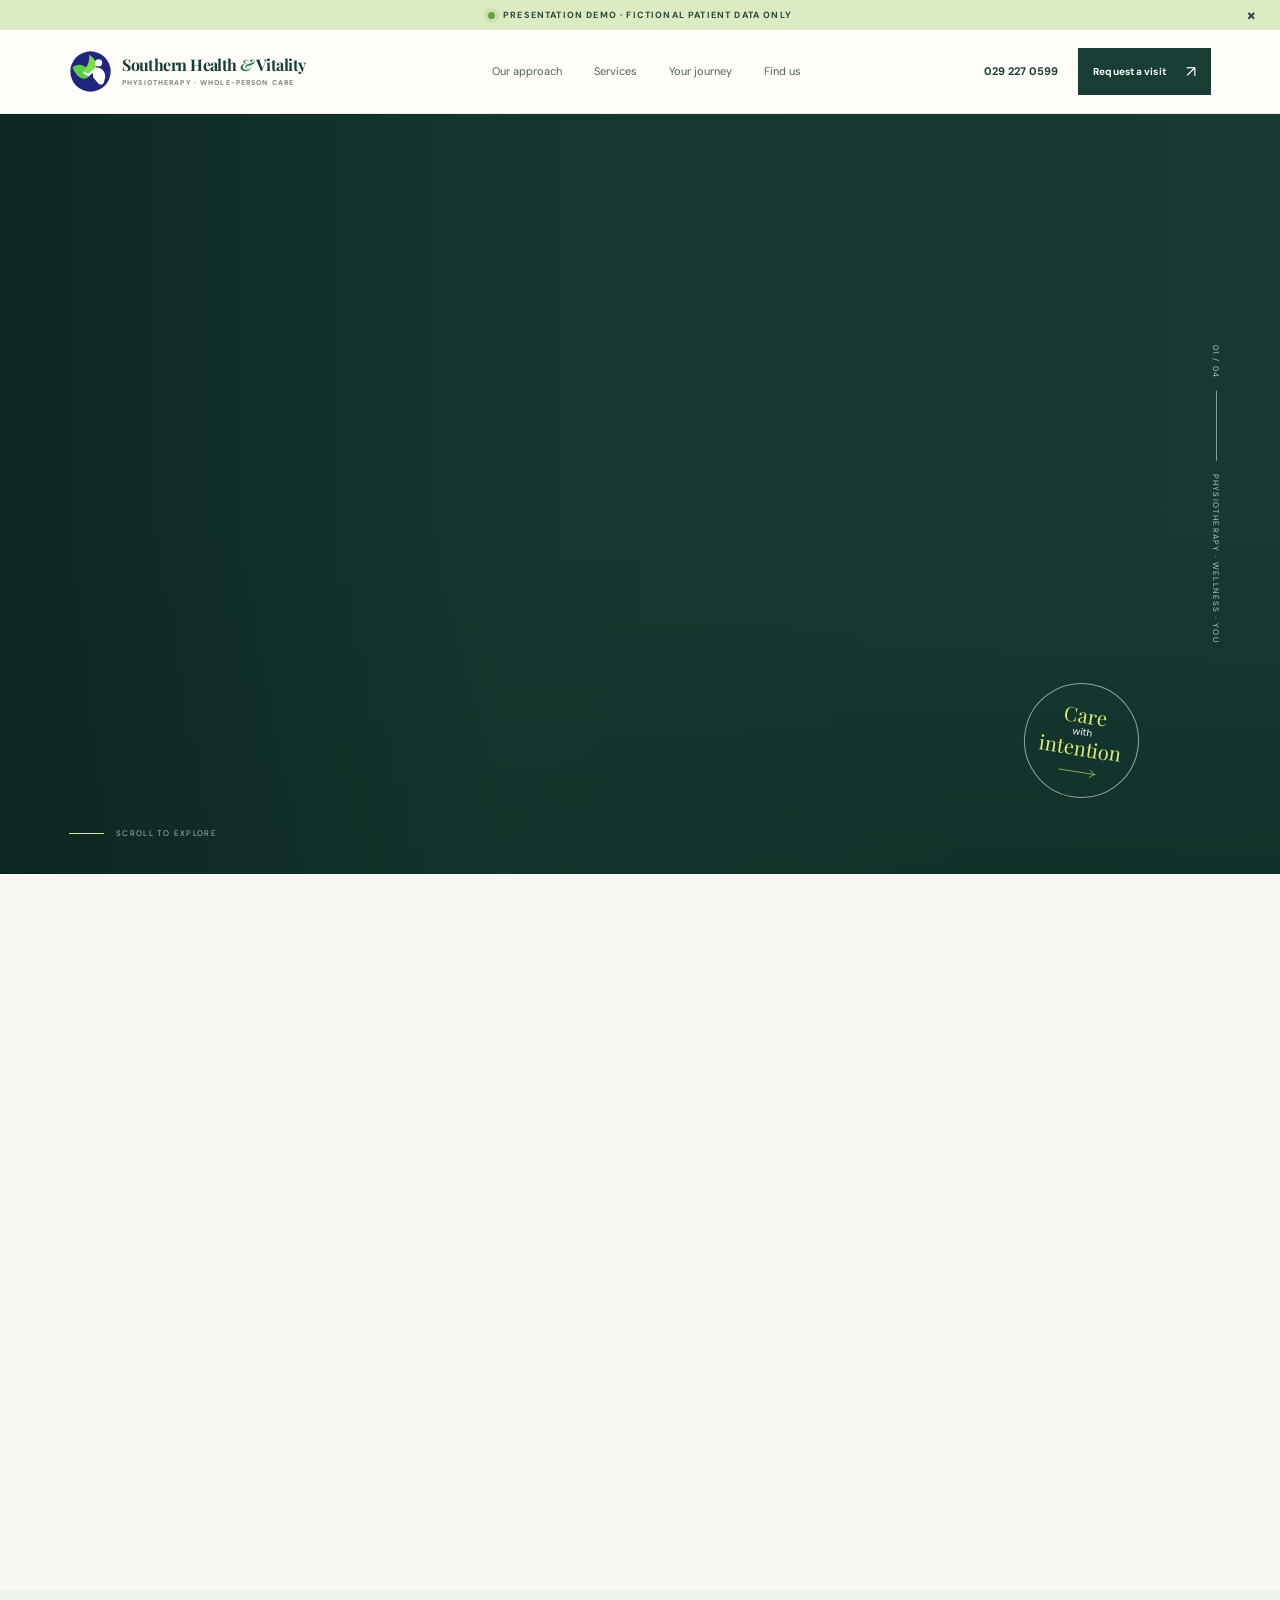
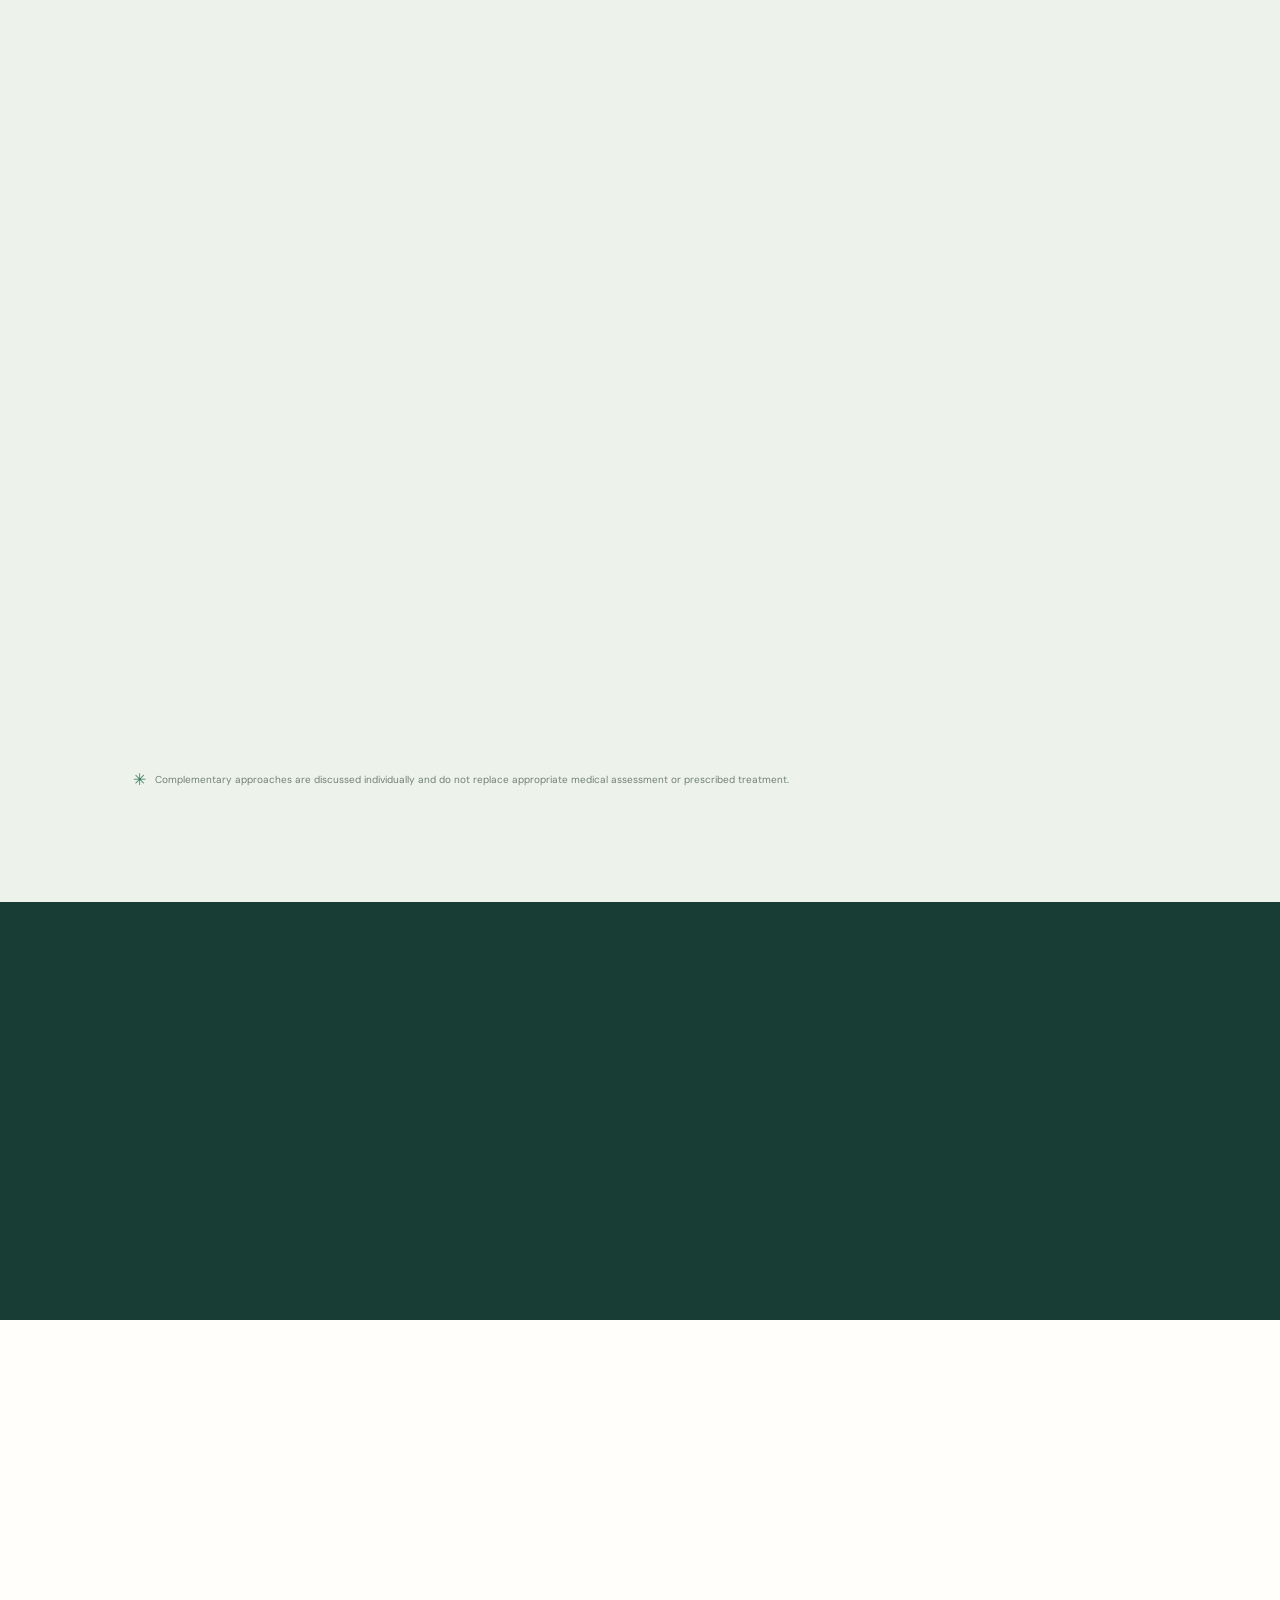
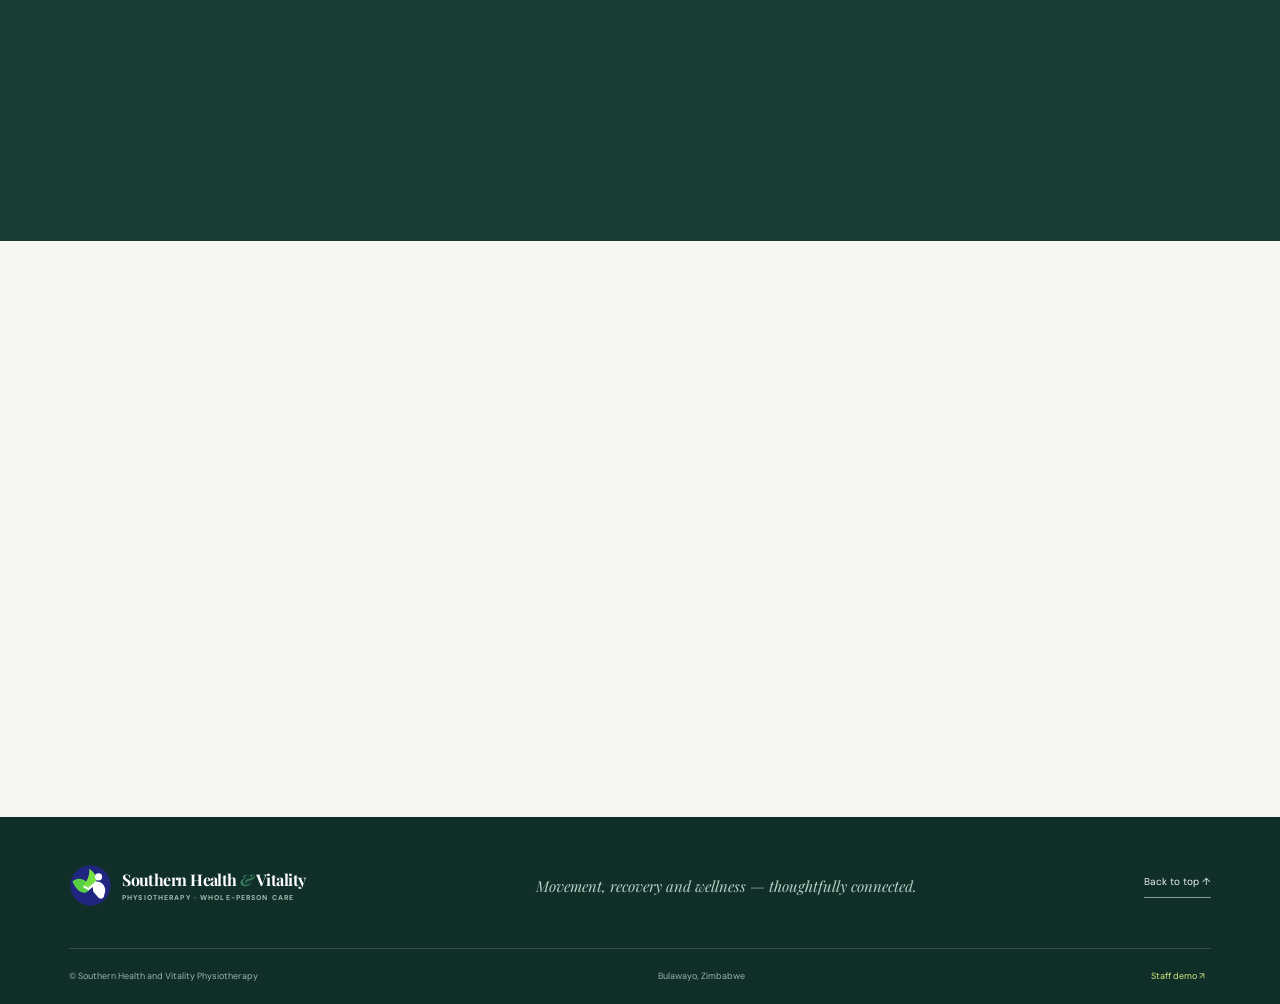
==== commit 1425fab8: "Use consistent letterhead-inspired emblem across site and dashboard" ====
--- a/index.html
+++ b/index.html
@@ -86,11 +86,11 @@
 
     <section class="contact-section section-pad" id="contact"><div class="contact-main reveal"><div class="eyebrow"><span class="eyebrow-line"></span> FIND YOUR WAY HERE</div><h2 class="display-heading">A place to <i>begin again.</i></h2><p>Visit Southern Health and Vitality Physiotherapy in the heart of Bulawayo.</p><div class="address-block"><span class="address-icon">⌖</span><div><strong>Southern Health and Vitality Physiotherapy</strong><p>Suite 2, David Mansions<br>Between 9th and 10th Avenue, along Robert Mugabe<br>Bulawayo, Zimbabwe</p></div></div><div class="contact-actions"><a class="button button-dark" href="tel:0292270599">Call 029 227 0599 <span>↗</span></a><a class="button button-outline-dark" href="mailto:muzendak@gmail.com">Email the practice <span>↗</span></a></div></div><div class="map-card reveal"><div class="map-pattern"></div><div class="map-pin"><span>✳</span></div><div class="map-label"><small>YOU'LL FIND US AT</small><strong>David Mansions</strong><span>Robert Mugabe · Bulawayo</span></div><a target="_blank" rel="noopener" href="https://www.google.com/maps/search/?api=1&query=David+Mansions+Robert+Mugabe+Bulawayo" class="map-open">Open directions ↗</a></div></section>
 
-    <footer class="site-footer"><div class="footer-top"><a class="brand brand-footer" href="#home"><span class="brand-mark"><svg viewBox="0 0 64 64" aria-hidden="true"><circle cx="32" cy="32" r="30" fill="#d9ec75"/><path d="M12 39C23 37 28 24 30 10c10 10 10 25-1 33-5 4-11 3-17-4Z" fill="#173d35"/><path d="M29 48c1-13 10-24 25-28 0 14-7 26-21 30-2 0-3 0-4-2Z" fill="#55ad80"/></svg></span><span class="brand-copy"><strong>Southern Health <em>&</em> Vitality</strong><small>PHYSIOTHERAPY · WHOLE-PERSON CARE</small></span></a><p>Movement, recovery and wellness — thoughtfully connected.</p><a class="back-top" href="#home">Back to top ↑</a></div><div class="footer-bottom"><span>© <span id="year"></span> Southern Health and Vitality Physiotherapy</span><span>Bulawayo, Zimbabwe</span><button class="staff-access" id="open-dashboard">Staff demo ↗</button></div></footer>
+    <footer class="site-footer"><div class="footer-top"><a class="brand brand-footer" href="#home"><span class="brand-mark"><svg viewBox="0 0 64 64" aria-hidden="true"><circle cx="32" cy="32" r="30" fill="#20257f"/><path d="M5 26C15 17 25 24 34 33 28 46 15 48 5 26Z" fill="#59cf45"/><path d="M30 7C42 15 44 25 37 33 32 38 25 37 20 33 28 25 31 16 30 7Z" fill="#76df42"/><circle cx="44" cy="19" r="5.4" fill="#fff"/><path d="M39 26C48 25 54 31 54 40L52 48C51 52 46 53 43 49L36 41 35 31Z" fill="#fff"/><path d="M36 31 29 37 23 34" fill="none" stroke="#fff" stroke-width="3.2" stroke-linecap="round"/></svg></span><span class="brand-copy"><strong>Southern Health <em>&</em> Vitality</strong><small>PHYSIOTHERAPY · WHOLE-PERSON CARE</small></span></a><p>Movement, recovery and wellness — thoughtfully connected.</p><a class="back-top" href="#home">Back to top ↑</a></div><div class="footer-bottom"><span>© <span id="year"></span> Southern Health and Vitality Physiotherapy</span><span>Bulawayo, Zimbabwe</span><button class="staff-access" id="open-dashboard">Staff demo ↗</button></div></footer>
   </main>
 
   <main id="dashboard-app" class="dashboard-app" hidden>
-    <aside class="app-sidebar" id="app-sidebar"><a class="app-brand" href="#" id="back-to-site"><span class="brand-mark"><svg viewBox="0 0 64 64"><circle cx="32" cy="32" r="30" fill="#d9ec75"/><path d="M12 39C23 37 28 24 30 10c10 10 10 25-1 33-5 4-11 3-17-4Z" fill="#173d35"/><path d="M29 48c1-13 10-24 25-28 0 14-7 26-21 30-2 0-3 0-4-2Z" fill="#55ad80"/></svg></span><span><strong>Southern Health</strong><small>VITALITY DESK</small></span></a><div class="sidebar-label">WORKSPACE</div><nav class="app-nav" id="app-nav"><button class="app-nav-item active" data-view="overview"><span>▦</span> Overview</button><button class="app-nav-item" data-view="patients"><span>♙</span> Patients <b id="patient-nav-count">8</b></button><button class="app-nav-item" data-view="monitoring"><span>⌁</span> Patient monitoring</button><button class="app-nav-item" data-view="appointments"><span>▣</span> Appointments <b id="appointment-nav-count">6</b></button><button class="app-nav-item" data-view="payments"><span>＄</span> Payments & receipts</button><button class="app-nav-item" data-view="followups"><span>↗</span> Follow-ups</button><button class="app-nav-item" data-view="reports"><span>▥</span> Reports</button></nav><div class="sidebar-bottom"><div class="sidebar-user"><div class="avatar avatar-green">KM</div><div><strong>Mr Kudzanayi Muzenda</strong><small>Practitioner · Demo mode</small></div><span class="online-dot"></span></div><button class="site-return" id="return-site">← Back to public website</button></div></aside>
+    <aside class="app-sidebar" id="app-sidebar"><a class="app-brand" href="#" id="back-to-site"><span class="brand-mark"><svg viewBox="0 0 64 64"><circle cx="32" cy="32" r="30" fill="#20257f"/><path d="M5 26C15 17 25 24 34 33 28 46 15 48 5 26Z" fill="#59cf45"/><path d="M30 7C42 15 44 25 37 33 32 38 25 37 20 33 28 25 31 16 30 7Z" fill="#76df42"/><circle cx="44" cy="19" r="5.4" fill="#fff"/><path d="M39 26C48 25 54 31 54 40L52 48C51 52 46 53 43 49L36 41 35 31Z" fill="#fff"/><path d="M36 31 29 37 23 34" fill="none" stroke="#fff" stroke-width="3.2" stroke-linecap="round"/></svg></span><span><strong>Southern Health</strong><small>VITALITY DESK</small></span></a><div class="sidebar-label">WORKSPACE</div><nav class="app-nav" id="app-nav"><button class="app-nav-item active" data-view="overview"><span>▦</span> Overview</button><button class="app-nav-item" data-view="patients"><span>♙</span> Patients <b id="patient-nav-count">8</b></button><button class="app-nav-item" data-view="monitoring"><span>⌁</span> Patient monitoring</button><button class="app-nav-item" data-view="appointments"><span>▣</span> Appointments <b id="appointment-nav-count">6</b></button><button class="app-nav-item" data-view="payments"><span>＄</span> Payments & receipts</button><button class="app-nav-item" data-view="followups"><span>↗</span> Follow-ups</button><button class="app-nav-item" data-view="reports"><span>▥</span> Reports</button></nav><div class="sidebar-bottom"><div class="sidebar-user"><div class="avatar avatar-green">KM</div><div><strong>Mr Kudzanayi Muzenda</strong><small>Practitioner · Demo mode</small></div><span class="online-dot"></span></div><button class="site-return" id="return-site">← Back to public website</button></div></aside>
     <section class="app-main"><header class="app-topbar"><button class="mobile-app-menu" id="mobile-app-menu" aria-label="Toggle dashboard menu">☰</button><div class="breadcrumb">Workspace <span>/</span> <strong id="breadcrumb-current">Overview</strong></div><div class="topbar-right"><span class="demo-status"><span class="pulse-dot"></span> Demo data</span><button class="top-icon" id="show-help" title="Demo information">ⓘ</button><div class="avatar avatar-blue">KM</div></div></header>
       <div class="app-content"><div class="demo-alert"><span class="alert-icon">ⓘ</span><div><strong>Demonstration workspace</strong><p>Every patient, appointment and transaction shown here is fictional. Data changes are saved in this browser only. Do not enter real patient information.</p></div><button id="reset-demo" class="alert-reset">Reset sample data</button></div>
       <section class="app-view active" id="view-overview"><div class="page-heading"><div><div class="eyebrow">WEDNESDAY · PRACTICE SNAPSHOT</div><h1>Good morning, <i>Mr Muzenda.</i></h1><p>Here's a look at your practice today.</p></div><button class="button button-dark" data-action="new-appointment">＋ New appointment</button></div><div class="stats-grid"><article class="stat-card"><div class="stat-top"><span>Registered patients</span><span class="stat-icon">♙</span></div><strong id="stat-patients">8</strong><small><span class="stat-good">↑ 2</span> this month <span class="stat-foot">Fictional sample</span></small><div class="mini-bars bars-green"><i></i><i></i><i></i><i></i><i></i><i></i><i></i><i></i><i></i><i></i></div></article><article class="stat-card"><div class="stat-top"><span>Today's appointments</span><span class="stat-icon">▣</span></div><strong id="stat-today">4</strong><small><span class="stat-good">2 confirmed</span> · 1 pending</small><div class="mini-bars bars-blue"><i></i><i></i><i></i><i></i><i></i><i></i><i></i><i></i><i></i><i></i></div></article><article class="stat-card"><div class="stat-top"><span>Payments recorded</span><span class="stat-icon">＄</span></div><strong id="stat-revenue">$485</strong><small>Sample total <span class="stat-foot">Not real revenue</span></small><div class="mini-bars bars-gold"><i></i><i></i><i></i><i></i><i></i><i></i><i></i><i></i><i></i><i></i></div></article><article class="stat-card"><div class="stat-top"><span>Follow-ups due</span><span class="stat-icon">↗</span></div><strong id="stat-followups">3</strong><small><span class="stat-warn">Needs review</span> this week</small><div class="mini-bars bars-purple"><i></i><i></i><i></i><i></i><i></i><i></i><i></i><i></i><i></i><i></i></div></article></div><div class="dashboard-grid"><article class="panel appointments-panel"><div class="panel-heading"><div><h2>Today's schedule</h2><p>Your upcoming patient visits</p></div><button class="quiet-button" data-go="appointments">View calendar ↗</button></div><div id="today-schedule" class="schedule-list"></div></article><article class="panel followup-panel"><div class="panel-heading"><div><h2>Patient follow-ups</h2><p>Keep recovery moving forward</p></div><button class="icon-button" data-go="followups">↗</button></div><div id="overview-followups" class="compact-list"></div></article></div><div class="dashboard-grid lower-grid"><article class="panel"><div class="panel-heading"><div><h2>Recent activity</h2><p>Latest demo record updates</p></div><span class="panel-badge">THIS WEEK</span></div><div id="recent-activity" class="activity-list"></div></article><article class="panel care-panel"><div class="care-icon">✳</div><span class="service-tag">PRACTICE NOTE</span><h2>Care, with intention.</h2><p>Keep each patient's goals at the centre of their plan. Record measurable changes and review them together at each visit.</p><button class="underlined-link" data-go="monitoring">Open patient monitoring ↗</button></article></div></section>
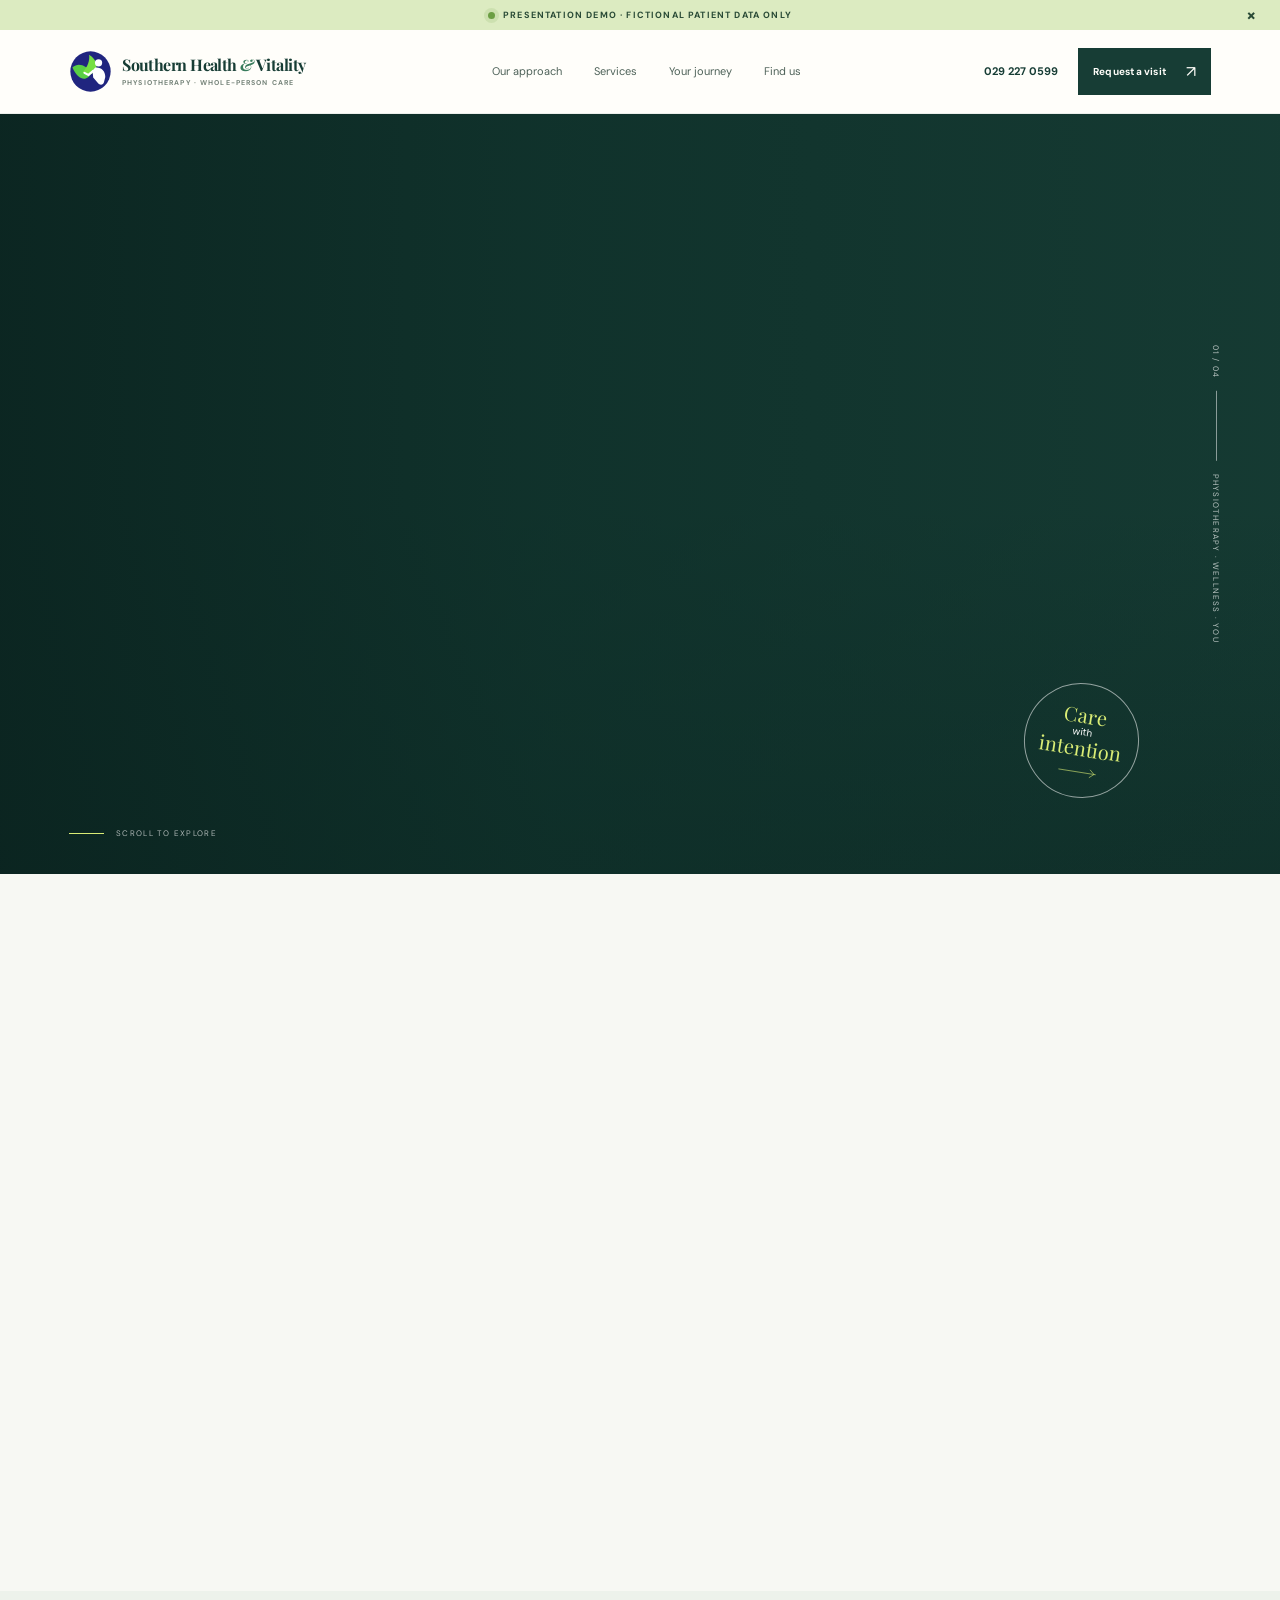
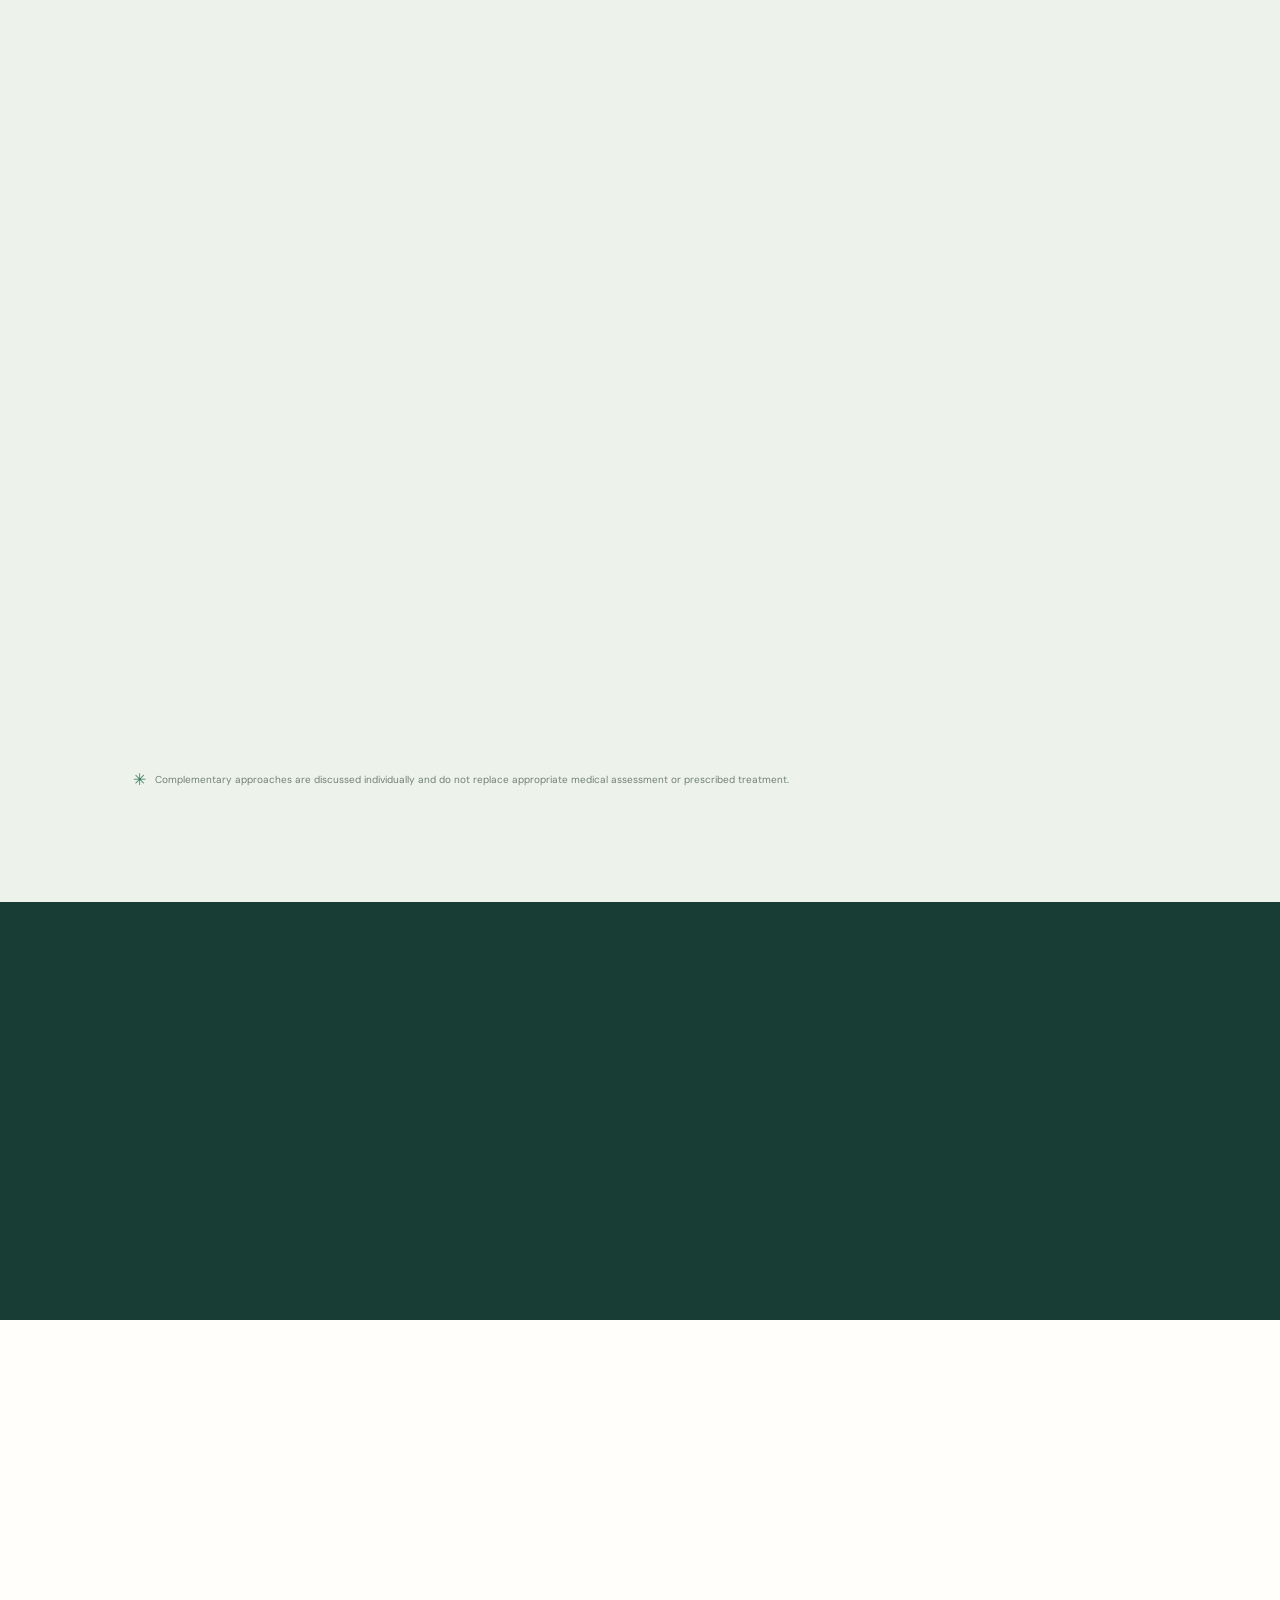
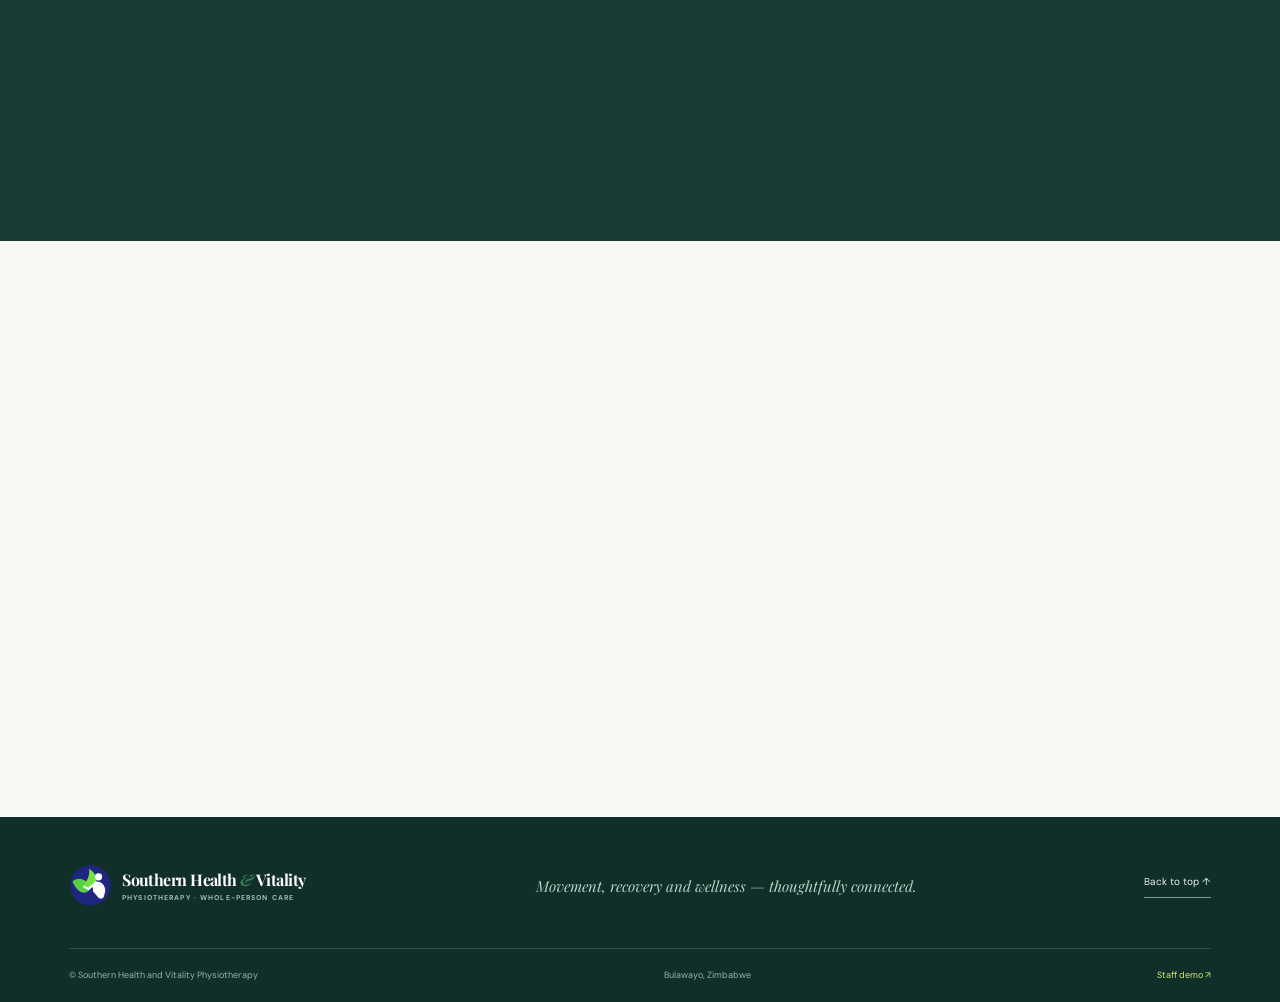
==== commit 7b41e8f9: "Link staff demo to dedicated workspace page" ====
--- a/index.html
+++ b/index.html
@@ -28,8 +28,8 @@
   <main id="public-site">
     <section class="hero" id="home">
       <div class="hero-media" aria-hidden="true">
-        <video class="hero-video" autoplay muted loop playsinline poster="https://images.unsplash.com/photo-1571019613454-1cb2f99b2d8b?auto=format&fit=crop&w=2000&q=85">
-          <source src="https://videos.pexels.com/video-files/4498578/4498578-hd_1920_1080_25fps.mp4" type="video/mp4">
+        <video class="hero-video" autoplay muted loop playsinline poster="https://images.unsplash.com/photo-1576091160399-112ba8d25d1d?auto=format&fit=crop&w=2000&q=85">
+          <source src="https://videos.pexels.com/video-files/6111095/6111095-hd_1920_1080_25fps.mp4" type="video/mp4">
         </video>
       </div>
       <div class="hero-overlay"></div>
@@ -57,7 +57,7 @@
     <section class="services-section section-pad" id="services">
       <div class="section-top reveal"><div><div class="eyebrow"><span class="eyebrow-line"></span> HOW WE CAN HELP</div><h2 class="display-heading">Care that meets you <i>where you are.</i></h2></div><p>Every person's story is different. We'll work with you to understand your needs and explore an appropriate path forward.</p></div>
       <div class="service-grid">
-        <article class="service-card service-featured reveal"><div class="service-image image-physio"><span class="service-number">01</span><span class="service-image-caption">MOVE BETTER</span></div><div class="service-body"><span class="service-tag">FOUNDATION</span><h3>Physiotherapy & rehabilitation</h3><p>Individualised support for movement, strength, function and recovery following injury or physical difficulty.</p><a href="#book" class="circle-arrow" aria-label="Request physiotherapy">↗</a></div></article>
+        <article class="service-card service-featured reveal"><div class="service-image image-physio"><video class="service-video" autoplay muted loop playsinline aria-hidden="true" poster="https://images.unsplash.com/photo-1576091160399-112ba8d25d1d?auto=format&fit=crop&w=900&q=85"><source src="https://videos.pexels.com/video-files/6111025/6111025-hd_1920_1080_25fps.mp4" type="video/mp4"></video><span class="service-number">01</span><span class="service-image-caption">MOVE BETTER</span></div><div class="service-body"><span class="service-tag">FOUNDATION</span><h3>Physiotherapy & rehabilitation</h3><p>Individualised support for movement, strength, function and recovery following injury or physical difficulty.</p><a href="#book" class="circle-arrow" aria-label="Request physiotherapy">↗</a></div></article>
         <article class="service-card reveal"><div class="service-image image-massage"><span class="service-number">02</span><span class="service-image-caption">RELEASE TENSION</span></div><div class="service-body"><span class="service-tag">HANDS-ON CARE</span><h3>Massage & manual therapies</h3><p>Hands-on approaches selected to complement an individual's assessment and wider care plan.</p><a href="#book" class="circle-arrow" aria-label="Request massage and manual therapy">↗</a></div></article>
         <article class="service-card reveal"><div class="service-image image-nature"><span class="service-number">03</span><span class="service-image-caption">CARE BEYOND THE CLINIC</span></div><div class="service-body"><span class="service-tag">EVERYDAY WELLNESS</span><h3>Natural & lifestyle support</h3><p>Practical home-care guidance, healthy routines and discussion of complementary wellness options.</p><a href="#book" class="circle-arrow" aria-label="Ask about wellness support">↗</a></div></article>
       </div>
@@ -66,7 +66,7 @@
 
     <section class="quote-band">
       <div class="quote-text reveal"><span class="quote-mark">“</span><blockquote>Your body is not a problem to solve. It is a partner in your journey back to living well.</blockquote><span class="quote-caption">THE SOUTHERN HEALTH & VITALITY APPROACH</span></div>
-      <div class="quote-image" role="img" aria-label="Calm, sunlit wellness studio"></div>
+      <div class="quote-image"><video class="quote-video" autoplay muted loop playsinline poster="https://images.unsplash.com/photo-1576091160399-112ba8d25d1d?auto=format&fit=crop&w=1200&q=85" aria-label="Physiotherapy and rehabilitation session"><source src="https://videos.pexels.com/video-files/6111091/6111091-hd_1920_1080_25fps.mp4" type="video/mp4"></video></div>
     </section>
 
     <section class="journey-section section-pad" id="journey">
@@ -86,7 +86,7 @@
 
     <section class="contact-section section-pad" id="contact"><div class="contact-main reveal"><div class="eyebrow"><span class="eyebrow-line"></span> FIND YOUR WAY HERE</div><h2 class="display-heading">A place to <i>begin again.</i></h2><p>Visit Southern Health and Vitality Physiotherapy in the heart of Bulawayo.</p><div class="address-block"><span class="address-icon">⌖</span><div><strong>Southern Health and Vitality Physiotherapy</strong><p>Suite 2, David Mansions<br>Between 9th and 10th Avenue, along Robert Mugabe<br>Bulawayo, Zimbabwe</p></div></div><div class="contact-actions"><a class="button button-dark" href="tel:0292270599">Call 029 227 0599 <span>↗</span></a><a class="button button-outline-dark" href="mailto:muzendak@gmail.com">Email the practice <span>↗</span></a></div></div><div class="map-card reveal"><div class="map-pattern"></div><div class="map-pin"><span>✳</span></div><div class="map-label"><small>YOU'LL FIND US AT</small><strong>David Mansions</strong><span>Robert Mugabe · Bulawayo</span></div><a target="_blank" rel="noopener" href="https://www.google.com/maps/search/?api=1&query=David+Mansions+Robert+Mugabe+Bulawayo" class="map-open">Open directions ↗</a></div></section>
 
-    <footer class="site-footer"><div class="footer-top"><a class="brand brand-footer" href="#home"><span class="brand-mark"><svg viewBox="0 0 64 64" aria-hidden="true"><circle cx="32" cy="32" r="30" fill="#20257f"/><path d="M5 26C15 17 25 24 34 33 28 46 15 48 5 26Z" fill="#59cf45"/><path d="M30 7C42 15 44 25 37 33 32 38 25 37 20 33 28 25 31 16 30 7Z" fill="#76df42"/><circle cx="44" cy="19" r="5.4" fill="#fff"/><path d="M39 26C48 25 54 31 54 40L52 48C51 52 46 53 43 49L36 41 35 31Z" fill="#fff"/><path d="M36 31 29 37 23 34" fill="none" stroke="#fff" stroke-width="3.2" stroke-linecap="round"/></svg></span><span class="brand-copy"><strong>Southern Health <em>&</em> Vitality</strong><small>PHYSIOTHERAPY · WHOLE-PERSON CARE</small></span></a><p>Movement, recovery and wellness — thoughtfully connected.</p><a class="back-top" href="#home">Back to top ↑</a></div><div class="footer-bottom"><span>© <span id="year"></span> Southern Health and Vitality Physiotherapy</span><span>Bulawayo, Zimbabwe</span><button class="staff-access" id="open-dashboard">Staff demo ↗</button></div></footer>
+    <footer class="site-footer"><div class="footer-top"><a class="brand brand-footer" href="#home"><span class="brand-mark"><svg viewBox="0 0 64 64" aria-hidden="true"><circle cx="32" cy="32" r="30" fill="#20257f"/><path d="M5 26C15 17 25 24 34 33 28 46 15 48 5 26Z" fill="#59cf45"/><path d="M30 7C42 15 44 25 37 33 32 38 25 37 20 33 28 25 31 16 30 7Z" fill="#76df42"/><circle cx="44" cy="19" r="5.4" fill="#fff"/><path d="M39 26C48 25 54 31 54 40L52 48C51 52 46 53 43 49L36 41 35 31Z" fill="#fff"/><path d="M36 31 29 37 23 34" fill="none" stroke="#fff" stroke-width="3.2" stroke-linecap="round"/></svg></span><span class="brand-copy"><strong>Southern Health <em>&</em> Vitality</strong><small>PHYSIOTHERAPY · WHOLE-PERSON CARE</small></span></a><p>Movement, recovery and wellness — thoughtfully connected.</p><a class="back-top" href="#home">Back to top ↑</a></div><div class="footer-bottom"><span>© <span id="year"></span> Southern Health and Vitality Physiotherapy</span><span>Bulawayo, Zimbabwe</span><a class="staff-access" href="staff.html">Staff demo ↗</a></div></footer>
   </main>
 
   <main id="dashboard-app" class="dashboard-app" hidden>
--- a/styles.css
+++ b/styles.css
@@ -26,3 +26,18 @@
 @media(max-width:800px){.app-sidebar.mobile-open{width:244px;box-shadow:12px 0 35px rgba(12,33,26,.24)}.app-sidebar.mobile-open .app-brand>span:last-child,.app-sidebar.mobile-open .sidebar-label,.app-sidebar.mobile-open .sidebar-user>div:not(.avatar),.app-sidebar.mobile-open .sidebar-user .online-dot,.app-sidebar.mobile-open .site-return{display:block}.app-sidebar.mobile-open .app-nav-item{justify-content:flex-start;padding:12px;font-size:11px;gap:12px}.app-sidebar.mobile-open .app-nav-item b{display:block}.app-sidebar.mobile-open .sidebar-user{justify-content:flex-start;padding:17px 6px}.app-sidebar.mobile-open .site-return{width:100%}.site-header{height:72px}.brand-copy strong{font-size:14px}.brand-mark{width:38px;height:38px}.main-nav{display:none;position:absolute;top:100%;left:0;right:0;background:var(--paper);padding:15px 5% 22px;border-bottom:1px solid var(--line);box-shadow:var(--shadow);flex-direction:column;align-items:stretch;gap:0}.main-nav.open{display:flex}.main-nav a{padding:12px 0;border-bottom:1px solid #edf1e9}.header-actions{gap:10px}.header-actions .button{padding:9px 11px;min-height:36px;gap:9px}.menu-toggle{display:block}.hero{height:640px;min-height:590px}.hero-content{margin-left:7%;width:85%;padding:35px 0}.hero h1{font-size:clamp(48px,9vw,72px)}.hero-side-note{right:3%;font-size:7px}.hero-stamp{right:8%;bottom:6%;width:90px;height:90px;font-size:16px}.hero-proof{margin-top:35px}.section-pad{padding:72px 7%}.intro-grid{gap:7%;grid-template-columns:1fr 1fr}.values-row{gap:16px}.value{gap:9px}.value-icon{width:30px;height:30px}.service-grid{gap:12px}.service-image{height:155px}.service-body{padding:17px 14px 25px;min-height:235px}.service-body h3{font-size:18px}.service-body p{font-size:10px}.circle-arrow{right:13px;bottom:14px;width:29px;height:29px}.quote-band{grid-template-columns:1fr .65fr}.quote-text{padding:55px 8% 55px 10%}.quote-image{min-height:320px}.practitioner-section{gap:8%}.book-section{gap:7%}.booking-form{padding:25px 22px}.contact-section{gap:7%}.map-card{height:320px}.footer-top{flex-wrap:wrap}.footer-top>p{order:3;width:100%;margin:0}.app-sidebar{width:70px;padding:20px 9px 12px}.app-brand{padding:0 6px 25px;justify-content:center}.app-brand>span:last-child,.sidebar-label,.app-nav-item:not(.active) b,.app-nav-item b,.sidebar-user>div:not(.avatar),.sidebar-user .online-dot,.site-return{display:none}.app-nav-item{justify-content:center;padding:12px 0;font-size:0;gap:0}.app-nav-item>span{font-size:19px}.app-nav-item.active{font-size:0}.sidebar-user{justify-content:center;padding:14px 0}.app-main{margin-left:70px}.app-content{padding:20px 16px}.app-topbar{padding:0 16px;height:62px}.stats-grid{grid-template-columns:repeat(2,minmax(0,1fr))}.dashboard-grid{grid-template-columns:1fr}.lower-grid{grid-template-columns:1fr 1fr}.patient-profile-grid{grid-template-columns:1fr}.report-grid{grid-template-columns:1fr 1fr}.followup-cards{grid-template-columns:1fr}.monitor-lower{grid-template-columns:1fr}.demo-alert{align-items:flex-start}.alert-reset{font-size:8px}.page-heading h1{font-size:30px}}
 @media(max-width:560px){.demo-ribbon{font-size:7px;letter-spacing:.08em;padding:0 25px}.demo-ribbon button{right:7px}.site-header{padding:0 4%}.brand-copy strong{font-size:12px}.brand-copy small{font-size:6px}.brand-mark{width:34px;height:34px}.header-actions .button{font-size:9px;gap:5px;padding:8px}.header-actions .button span{font-size:12px}.hero{height:680px;min-height:610px;align-items:flex-start}.hero-content{margin:0;padding:95px 7% 65px;width:100%}.hero h1{font-size:clamp(45px,12vw,64px);margin:22px 0 18px}.hero-content>p{font-size:13px;max-width:360px}.hero-buttons{gap:8px}.hero-buttons .button{padding:12px 13px;gap:10px;font-size:10px}.hero-proof{font-size:8px;flex-wrap:wrap;margin-top:32px}.hero-side-note{display:none}.hero-stamp{width:78px;height:78px;right:7%;bottom:7%;font-size:14px}.hero-stamp svg{width:30px}.scroll-cue{left:7%;bottom:23px;font-size:7px}.section-pad{padding:61px 6%}.intro-grid{grid-template-columns:1fr;gap:25px;margin:24px 0 36px}.display-heading{font-size:clamp(34px,9vw,46px)}.large-copy{font-size:20px}.values-row{grid-template-columns:1fr;gap:18px;padding-top:22px}.value{align-items:center}.section-top{display:block;margin-bottom:30px}.section-top .display-heading{margin:15px 0}.section-top>p{margin-top:15px}.service-grid{grid-template-columns:1fr;gap:16px}.service-image{height:220px}.service-body{min-height:0;padding:22px 20px 32px}.service-body h3{font-size:22px}.service-body p{font-size:11px;max-width:88%}.service-note{align-items:flex-start;line-height:1.7}.quote-band{grid-template-columns:1fr}.quote-text{padding:55px 8% 47px}.quote-text blockquote{font-size:30px}.quote-image{min-height:230px}.journey-heading{margin-bottom:38px}.journey-steps{grid-template-columns:1fr;gap:27px}.journey-steps:before{left:50%;right:auto;top:25px;bottom:80px;width:1px;height:auto}.journey-step{background:var(--paper);z-index:1;padding:0 18px}.journey-index{margin-bottom:10px}.journey-step h3{font-size:20px}.practitioner-section{grid-template-columns:1fr;gap:38px}.practitioner-image{max-width:350px;margin:0 auto;width:85%}.image-caption-card{left:-12px}.book-section{grid-template-columns:1fr;gap:35px}.book-copy{padding-top:0}.booking-form{padding:23px 18px}.form-row{grid-template-columns:1fr;gap:0}.contact-section{grid-template-columns:1fr;gap:30px}.map-card{height:300px}.footer-top{align-items:flex-start;gap:17px}.brand-footer{min-width:100%}.footer-top>p{font-size:14px}.back-top{margin-top:5px}.footer-bottom{flex-wrap:wrap;gap:10px}.footer-bottom span:first-child{width:100%}.app-sidebar{width:56px;padding:15px 6px 10px}.app-brand{padding:0 0 22px}.app-brand .brand-mark{width:34px;height:34px}.app-nav-item{padding:12px 0}.app-main{margin-left:56px}.app-topbar{height:58px;padding:0 10px}.mobile-app-menu{display:block;background:transparent;border:0;color:#486b57;font-size:17px}.breadcrumb{font-size:8px}.breadcrumb span{margin:0 4px}.topbar-right{gap:7px}.demo-status{font-size:8px}.top-icon{width:26px;height:26px}.topbar-right .avatar{width:27px;height:27px}.app-content{padding:14px 10px 35px}.demo-alert{padding:10px;gap:8px;flex-wrap:wrap;margin-bottom:19px}.demo-alert>div{flex:1;min-width:0}.demo-alert p{font-size:8px}.alert-reset{margin-left:25px}.page-heading{display:block;margin-bottom:19px}.page-heading>.button{margin-top:15px}.page-heading h1{font-size:27px}.page-heading p{font-size:9px}.stats-grid{gap:8px;margin-bottom:12px}.stat-card{padding:12px 10px}.stat-top{font-size:8px}.stat-icon{width:25px;height:25px;font-size:14px}.stat-card>strong{font-size:27px}.stat-card>small{font-size:7px}.dashboard-grid{gap:12px;margin-bottom:12px}.panel{padding:14px}.panel-heading h2{font-size:16px}.panel-heading p{font-size:8px}.schedule-row{grid-template-columns:44px 28px minmax(0,1fr);gap:7px}.schedule-row .status-pill{grid-column:3;justify-self:start;margin-top:-4px}.schedule-time{font-size:8px}.patient-avatar{width:27px;height:27px}.schedule-name{font-size:9px}.schedule-service{font-size:7px}.lower-grid{grid-template-columns:1fr}.toolbar{align-items:stretch;flex-direction:column}.search-box{width:100%}.toolbar>select,.toolbar>input[type=date]{width:100%}.segmented{overflow:auto;max-width:100%}.segmented button{white-space:nowrap;padding:7px 9px}.table-panel>.panel-heading{padding:15px 13px 0}.table-foot{padding:11px 13px}.finance-stats .stat-card>strong{font-size:24px}.report-grid{grid-template-columns:1fr}.revenue-chart{gap:7px;padding-left:0;padding-right:0}.revenue-column .bar-value{font-size:7px}.revenue-column .bar-month{font-size:7px}.followup-intro{padding:13px;align-items:flex-start}.followup-intro p{line-height:1.6}.followup-card{padding:14px}.dialog-fields{grid-template-columns:1fr}.dialog-fields label.full{grid-column:auto}.record-dialog form{padding:19px}.dialog-head h2{font-size:22px}.dialog-actions .button{padding:9px 12px;font-size:10px}.profile-facts{gap:12px}.profile-header h2{font-size:20px}.chart-area{height:170px}.timeline-item{grid-template-columns:57px 10px 1fr;gap:6px}.timeline-date{font-size:7px}.patient-select{margin-top:13px;width:100%}}
 @media(prefers-reduced-motion:reduce){*,*:before,*:after{scroll-behavior:auto!important;animation-duration:.01ms!important;animation-iteration-count:1!important;transition-duration:.01ms!important}.reveal{opacity:1;transform:none}.hero-video{display:none}}
+
+
+/* Physiotherapy-first cinematic visual refresh */
+.hero-video{object-position:center center;opacity:.76;filter:saturate(.62) contrast(1.04)}
+.hero-overlay{background:linear-gradient(90deg,rgba(10,35,31,.88) 0%,rgba(13,45,39,.68) 43%,rgba(13,45,39,.18) 100%),linear-gradient(0deg,rgba(10,35,31,.42),transparent 48%)}
+.image-physio{background-image:url('https://images.unsplash.com/photo-1576091160399-112ba8d25d1d?auto=format&fit=crop&w=900&q=85')}
+.service-video{position:absolute;inset:0;width:100%;height:100%;object-fit:cover;object-position:center;z-index:0;filter:saturate(.78);transition:transform .8s}
+.service-card:hover .service-video{transform:scale(1.05)}
+.service-image:after{z-index:1;background:linear-gradient(0deg,rgba(15,46,38,.62),rgba(15,46,38,.02) 78%)}
+.service-number,.service-image-caption{z-index:2}
+.quote-image{position:relative;overflow:hidden}
+.quote-video{position:absolute;inset:0;width:100%;height:100%;object-fit:cover;object-position:center;filter:saturate(.72)}
+.quote-image:after{z-index:1;background:linear-gradient(90deg,rgba(23,61,53,.25),rgba(23,61,53,.02))}
+@media(max-width:760px){.hero-video{object-position:58% center;opacity:.66}.hero-overlay{background:linear-gradient(90deg,rgba(10,35,31,.83),rgba(13,45,39,.35)),linear-gradient(0deg,rgba(10,35,31,.55),transparent 60%)}.service-video{object-position:55% center}}
+@media(prefers-reduced-motion:reduce){.service-video,.quote-video{display:none}}
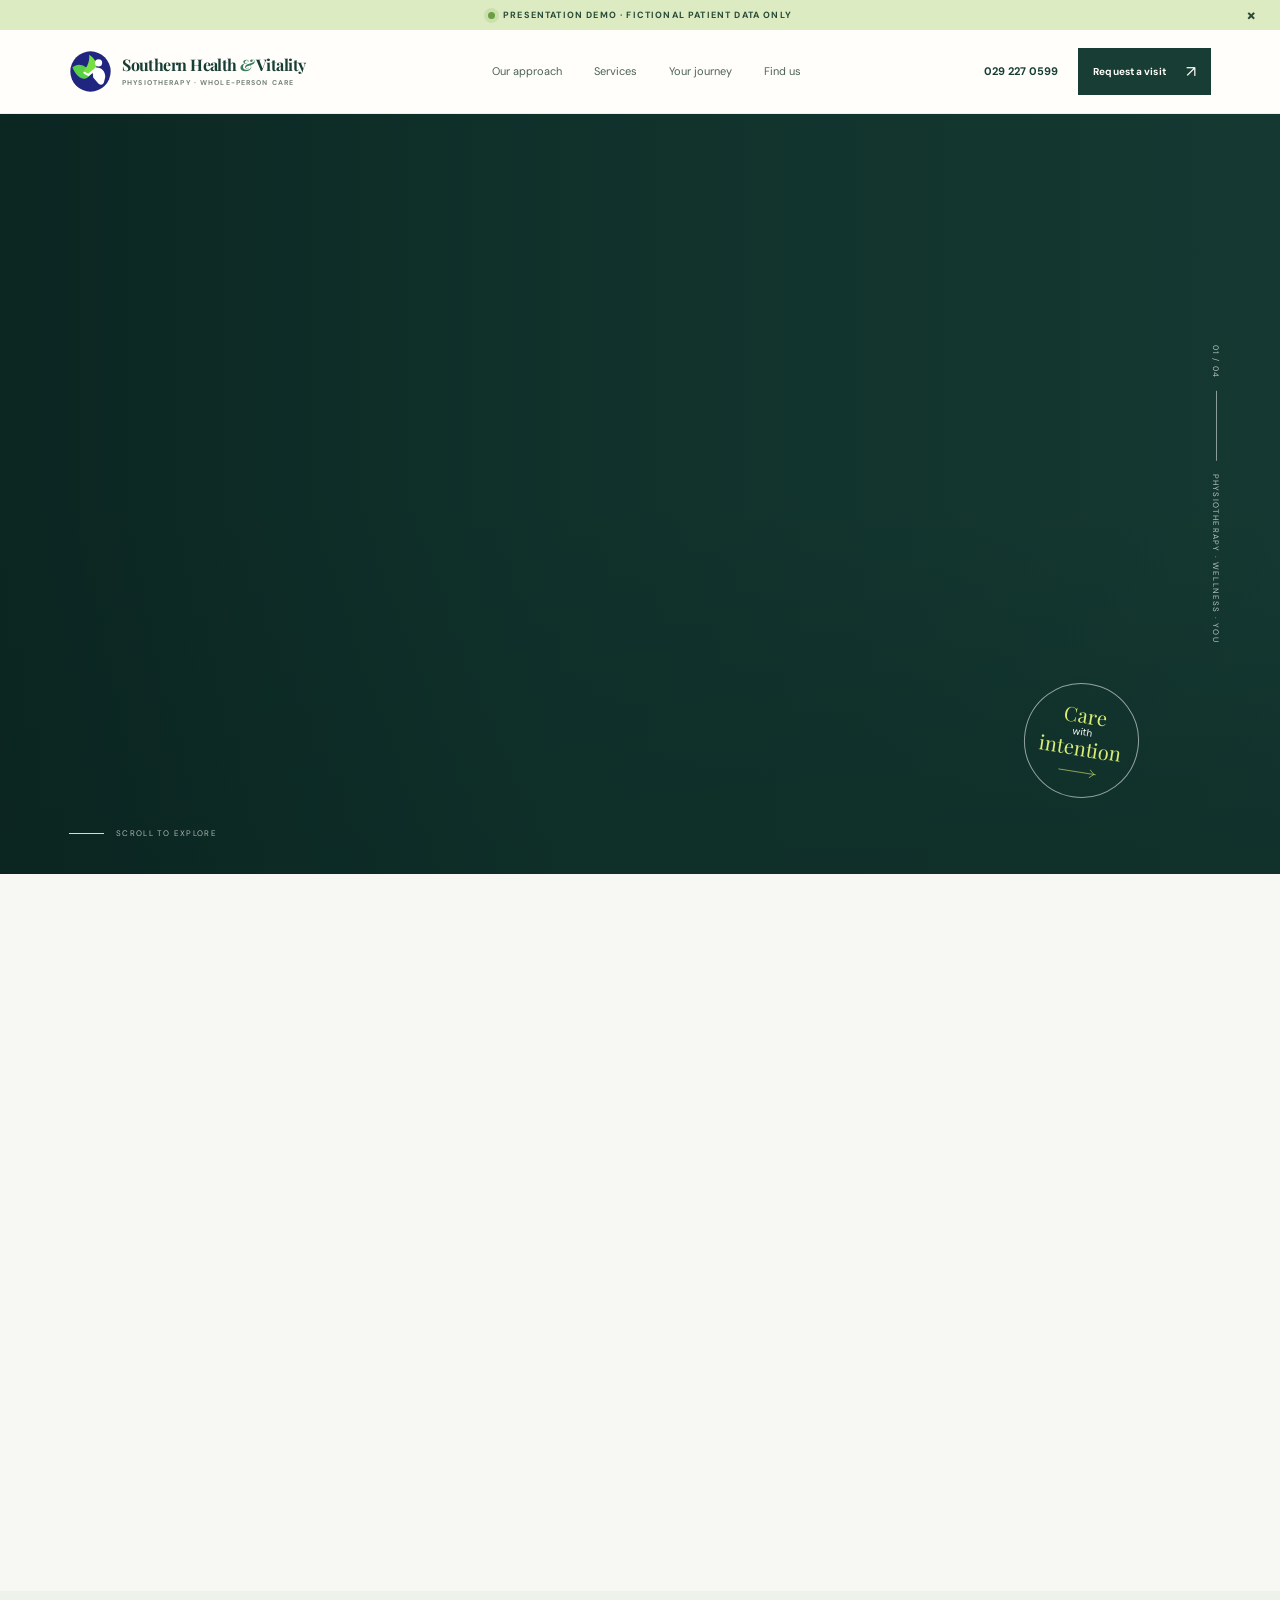
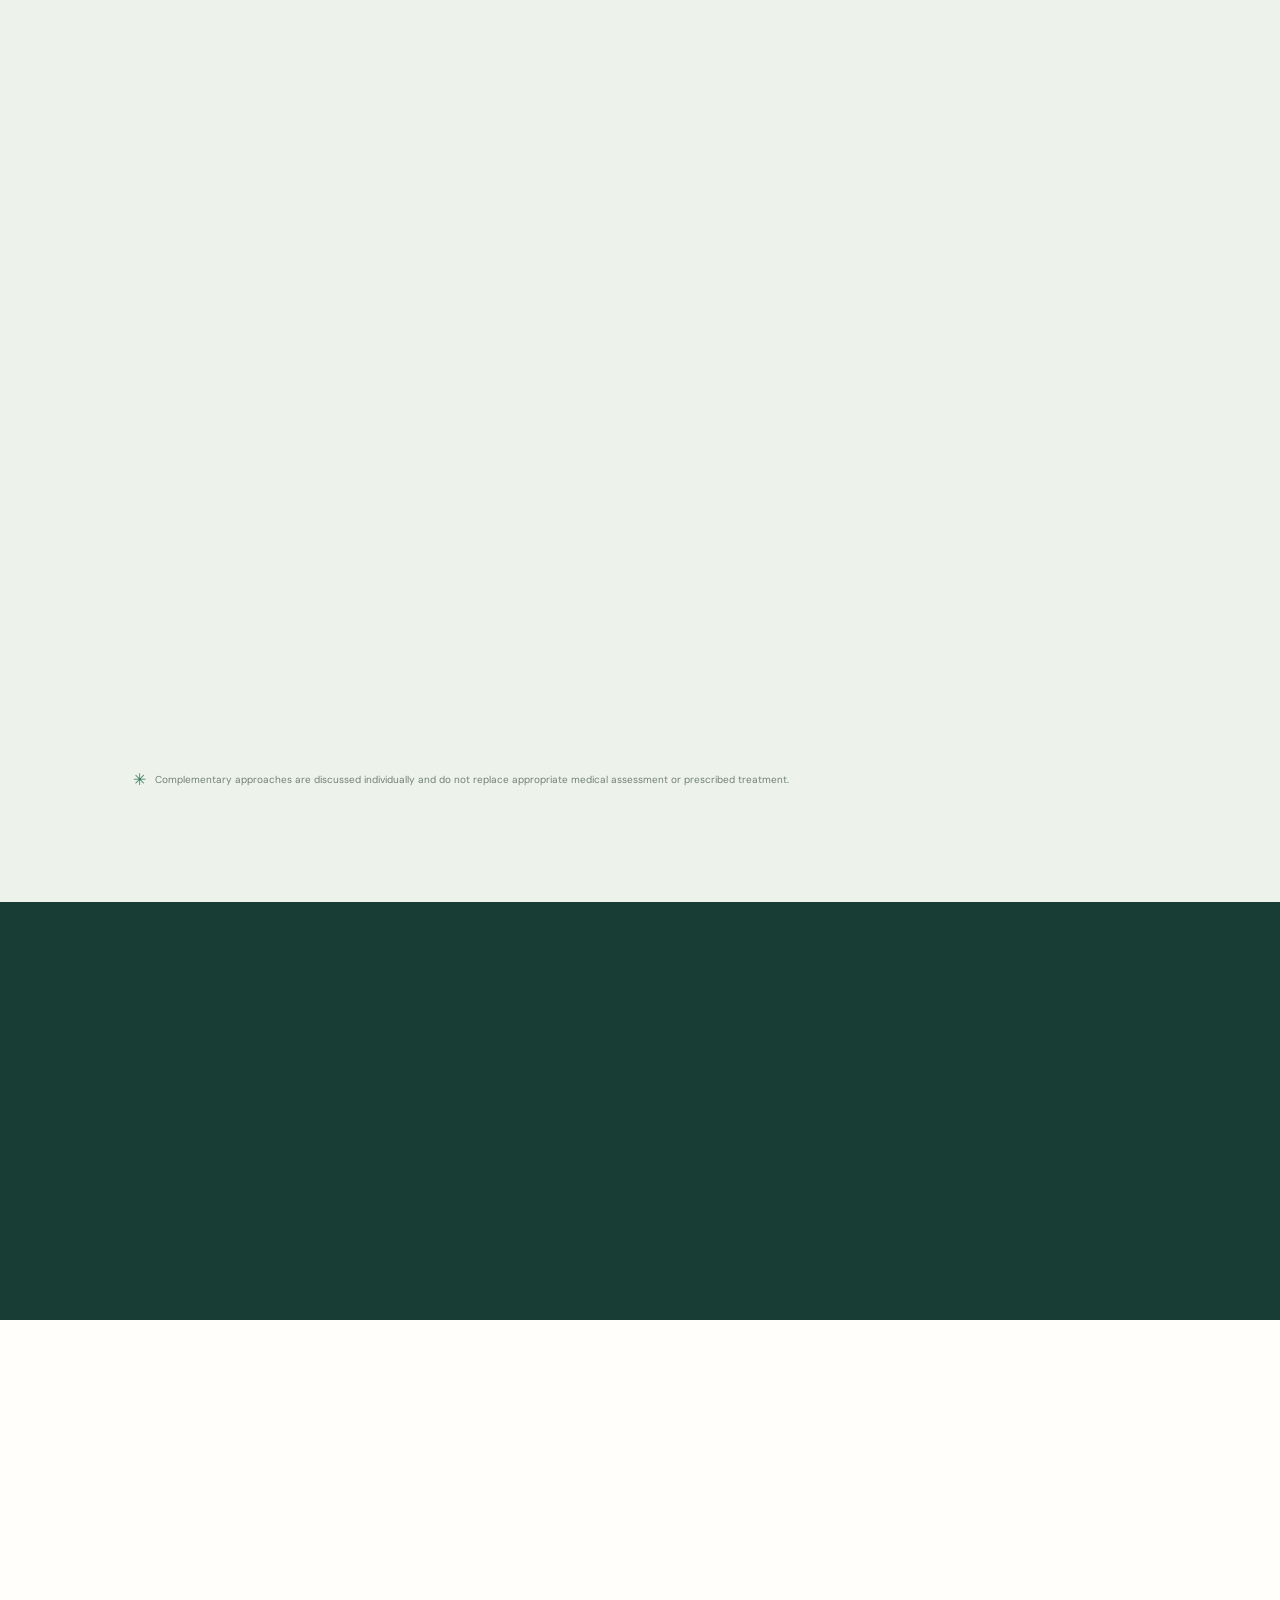
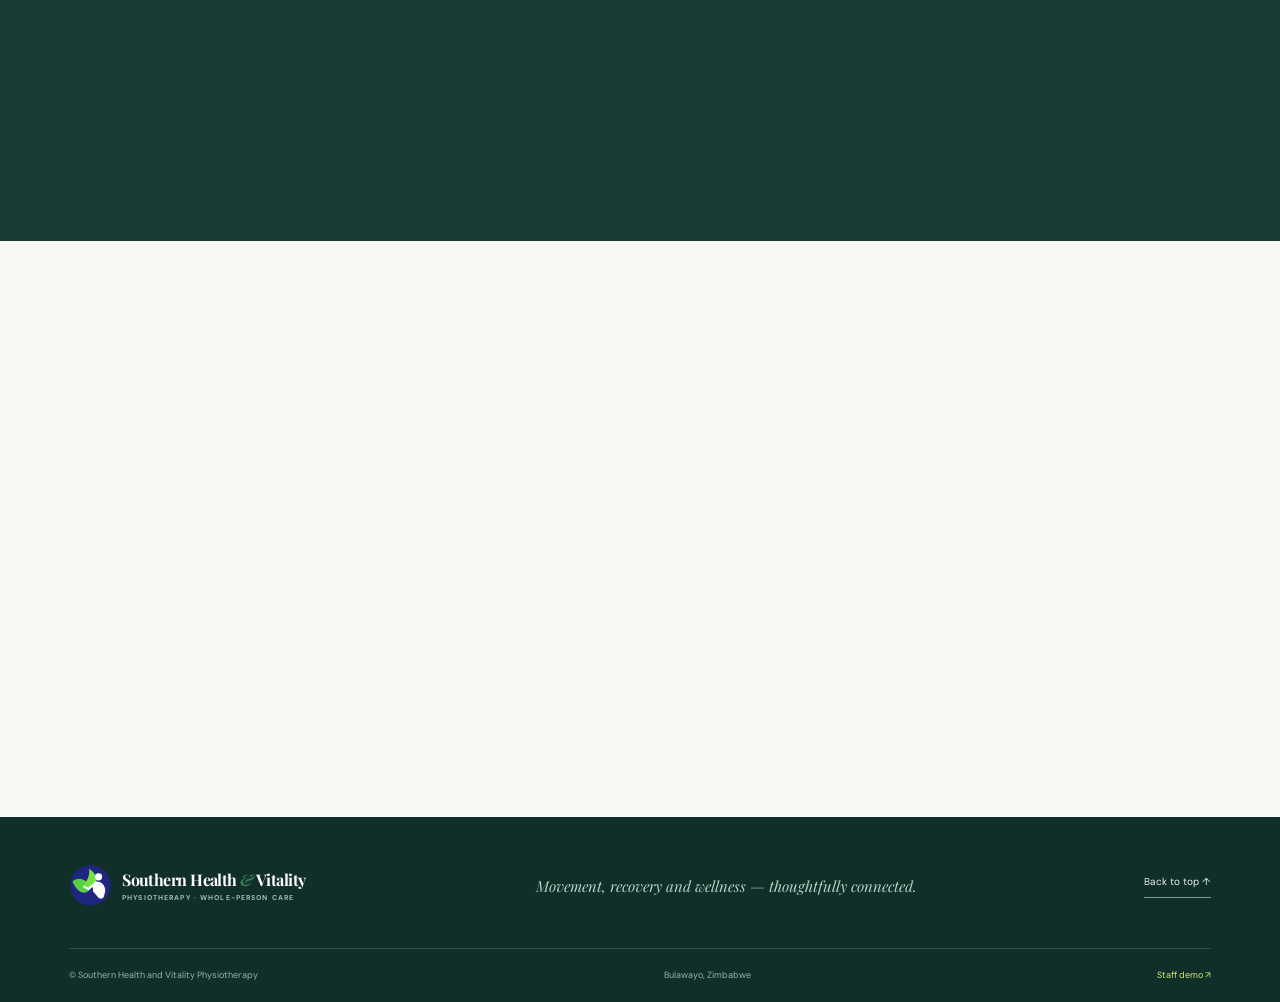
==== commit 19700ca8: "Fix staff return link" ====
--- a/index.html
+++ b/index.html
@@ -90,7 +90,7 @@
   </main>
 
   <main id="dashboard-app" class="dashboard-app" hidden>
-    <aside class="app-sidebar" id="app-sidebar"><a class="app-brand" href="#" id="back-to-site"><span class="brand-mark"><svg viewBox="0 0 64 64"><circle cx="32" cy="32" r="30" fill="#20257f"/><path d="M5 26C15 17 25 24 34 33 28 46 15 48 5 26Z" fill="#59cf45"/><path d="M30 7C42 15 44 25 37 33 32 38 25 37 20 33 28 25 31 16 30 7Z" fill="#76df42"/><circle cx="44" cy="19" r="5.4" fill="#fff"/><path d="M39 26C48 25 54 31 54 40L52 48C51 52 46 53 43 49L36 41 35 31Z" fill="#fff"/><path d="M36 31 29 37 23 34" fill="none" stroke="#fff" stroke-width="3.2" stroke-linecap="round"/></svg></span><span><strong>Southern Health</strong><small>VITALITY DESK</small></span></a><div class="sidebar-label">WORKSPACE</div><nav class="app-nav" id="app-nav"><button class="app-nav-item active" data-view="overview"><span>▦</span> Overview</button><button class="app-nav-item" data-view="patients"><span>♙</span> Patients <b id="patient-nav-count">8</b></button><button class="app-nav-item" data-view="monitoring"><span>⌁</span> Patient monitoring</button><button class="app-nav-item" data-view="appointments"><span>▣</span> Appointments <b id="appointment-nav-count">6</b></button><button class="app-nav-item" data-view="payments"><span>＄</span> Payments & receipts</button><button class="app-nav-item" data-view="followups"><span>↗</span> Follow-ups</button><button class="app-nav-item" data-view="reports"><span>▥</span> Reports</button></nav><div class="sidebar-bottom"><div class="sidebar-user"><div class="avatar avatar-green">KM</div><div><strong>Mr Kudzanayi Muzenda</strong><small>Practitioner · Demo mode</small></div><span class="online-dot"></span></div><button class="site-return" id="return-site">← Back to public website</button></div></aside>
+    <aside class="app-sidebar" id="app-sidebar"><a class="app-brand" href="#" id="back-to-site"><span class="brand-mark"><svg viewBox="0 0 64 64"><circle cx="32" cy="32" r="30" fill="#20257f"/><path d="M5 26C15 17 25 24 34 33 28 46 15 48 5 26Z" fill="#59cf45"/><path d="M30 7C42 15 44 25 37 33 32 38 25 37 20 33 28 25 31 16 30 7Z" fill="#76df42"/><circle cx="44" cy="19" r="5.4" fill="#fff"/><path d="M39 26C48 25 54 31 54 40L52 48C51 52 46 53 43 49L36 41 35 31Z" fill="#fff"/><path d="M36 31 29 37 23 34" fill="none" stroke="#fff" stroke-width="3.2" stroke-linecap="round"/></svg></span><span><strong>Southern Health</strong><small>VITALITY DESK</small></span></a><div class="sidebar-label">WORKSPACE</div><nav class="app-nav" id="app-nav"><button class="app-nav-item active" data-view="overview"><span>▦</span> Overview</button><button class="app-nav-item" data-view="patients"><span>♙</span> Patients <b id="patient-nav-count">8</b></button><button class="app-nav-item" data-view="monitoring"><span>⌁</span> Patient monitoring</button><button class="app-nav-item" data-view="appointments"><span>▣</span> Appointments <b id="appointment-nav-count">6</b></button><button class="app-nav-item" data-view="payments"><span>＄</span> Payments & receipts</button><button class="app-nav-item" data-view="followups"><span>↗</span> Follow-ups</button><button class="app-nav-item" data-view="reports"><span>▥</span> Reports</button></nav><div class="sidebar-bottom"><div class="sidebar-user"><div class="avatar avatar-green">KM</div><div><strong>Mr Kudzanayi Muzenda</strong><small>Practitioner · Demo mode</small></div><span class="online-dot"></span></div><a class="site-return" id="return-site" href="index.html">← Back to public website</a></div></aside>
     <section class="app-main"><header class="app-topbar"><button class="mobile-app-menu" id="mobile-app-menu" aria-label="Toggle dashboard menu">☰</button><div class="breadcrumb">Workspace <span>/</span> <strong id="breadcrumb-current">Overview</strong></div><div class="topbar-right"><span class="demo-status"><span class="pulse-dot"></span> Demo data</span><button class="top-icon" id="show-help" title="Demo information">ⓘ</button><div class="avatar avatar-blue">KM</div></div></header>
       <div class="app-content"><div class="demo-alert"><span class="alert-icon">ⓘ</span><div><strong>Demonstration workspace</strong><p>Every patient, appointment and transaction shown here is fictional. Data changes are saved in this browser only. Do not enter real patient information.</p></div><button id="reset-demo" class="alert-reset">Reset sample data</button></div>
       <section class="app-view active" id="view-overview"><div class="page-heading"><div><div class="eyebrow">WEDNESDAY · PRACTICE SNAPSHOT</div><h1>Good morning, <i>Mr Muzenda.</i></h1><p>Here's a look at your practice today.</p></div><button class="button button-dark" data-action="new-appointment">＋ New appointment</button></div><div class="stats-grid"><article class="stat-card"><div class="stat-top"><span>Registered patients</span><span class="stat-icon">♙</span></div><strong id="stat-patients">8</strong><small><span class="stat-good">↑ 2</span> this month <span class="stat-foot">Fictional sample</span></small><div class="mini-bars bars-green"><i></i><i></i><i></i><i></i><i></i><i></i><i></i><i></i><i></i><i></i></div></article><article class="stat-card"><div class="stat-top"><span>Today's appointments</span><span class="stat-icon">▣</span></div><strong id="stat-today">4</strong><small><span class="stat-good">2 confirmed</span> · 1 pending</small><div class="mini-bars bars-blue"><i></i><i></i><i></i><i></i><i></i><i></i><i></i><i></i><i></i><i></i></div></article><article class="stat-card"><div class="stat-top"><span>Payments recorded</span><span class="stat-icon">＄</span></div><strong id="stat-revenue">$485</strong><small>Sample total <span class="stat-foot">Not real revenue</span></small><div class="mini-bars bars-gold"><i></i><i></i><i></i><i></i><i></i><i></i><i></i><i></i><i></i><i></i></div></article><article class="stat-card"><div class="stat-top"><span>Follow-ups due</span><span class="stat-icon">↗</span></div><strong id="stat-followups">3</strong><small><span class="stat-warn">Needs review</span> this week</small><div class="mini-bars bars-purple"><i></i><i></i><i></i><i></i><i></i><i></i><i></i><i></i><i></i><i></i></div></article></div><div class="dashboard-grid"><article class="panel appointments-panel"><div class="panel-heading"><div><h2>Today's schedule</h2><p>Your upcoming patient visits</p></div><button class="quiet-button" data-go="appointments">View calendar ↗</button></div><div id="today-schedule" class="schedule-list"></div></article><article class="panel followup-panel"><div class="panel-heading"><div><h2>Patient follow-ups</h2><p>Keep recovery moving forward</p></div><button class="icon-button" data-go="followups">↗</button></div><div id="overview-followups" class="compact-list"></div></article></div><div class="dashboard-grid lower-grid"><article class="panel"><div class="panel-heading"><div><h2>Recent activity</h2><p>Latest demo record updates</p></div><span class="panel-badge">THIS WEEK</span></div><div id="recent-activity" class="activity-list"></div></article><article class="panel care-panel"><div class="care-icon">✳</div><span class="service-tag">PRACTICE NOTE</span><h2>Care, with intention.</h2><p>Keep each patient's goals at the centre of their plan. Record measurable changes and review them together at each visit.</p><button class="underlined-link" data-go="monitoring">Open patient monitoring ↗</button></article></div></section>
--- a/styles.css
+++ b/styles.css
@@ -41,3 +41,24 @@
 .quote-image:after{z-index:1;background:linear-gradient(90deg,rgba(23,61,53,.25),rgba(23,61,53,.02))}
 @media(max-width:760px){.hero-video{object-position:58% center;opacity:.66}.hero-overlay{background:linear-gradient(90deg,rgba(10,35,31,.83),rgba(13,45,39,.35)),linear-gradient(0deg,rgba(10,35,31,.55),transparent 60%)}.service-video{object-position:55% center}}
 @media(prefers-reduced-motion:reduce){.service-video,.quote-video{display:none}}
+
+/* Dedicated staff workspace route */
+.staff-page #public-site{display:none!important}
+.staff-page #dashboard-app{display:block!important;min-height:100vh}
+.staff-page .staff-access{display:inline-flex;align-items:center;cursor:pointer}
+
+
+/* Reliable media fallbacks: keep the visual composition even if remote videos fail to load. */
+.hero-media{
+  background-image:linear-gradient(90deg,rgba(12,37,32,.18),rgba(12,37,32,.05)),url('https://images.unsplash.com/photo-1576091160399-112ba8d25d1d?auto=format&fit=crop&w=2000&q=85');
+  background-size:cover;background-position:center 45%;
+}
+.hero-video{background:transparent}
+.service-image{background-size:cover;background-position:center}
+.image-physio{background-image:url('https://images.unsplash.com/photo-1576091160399-112ba8d25d1d?auto=format&fit=crop&w=900&q=85')}
+.quote-image{
+  background-image:url('https://images.unsplash.com/photo-1576091160399-112ba8d25d1d?auto=format&fit=crop&w=1200&q=85');
+  background-size:cover;background-position:center;
+}
+.hero-video.media-failed,.service-video.media-failed,.quote-video.media-failed{display:none}
+.site-return{display:flex;align-items:center;justify-content:center;text-decoration:none}
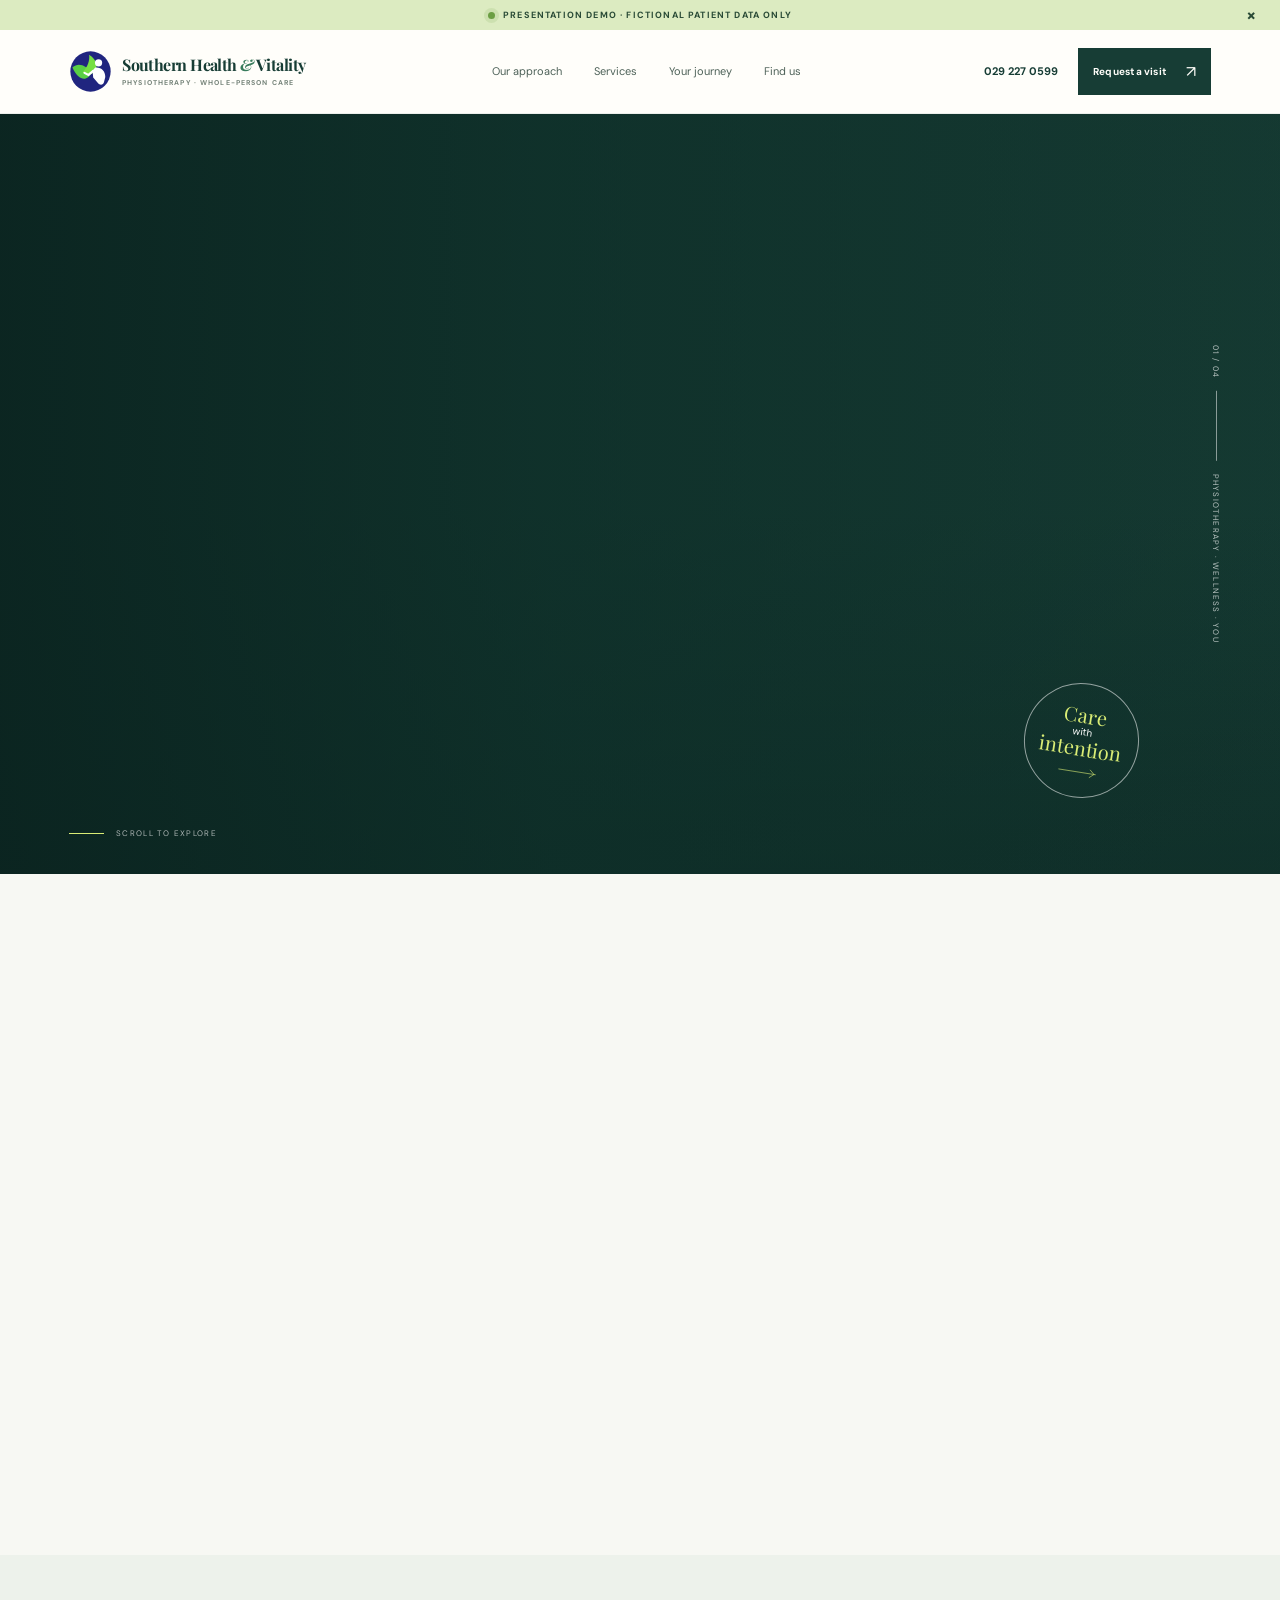
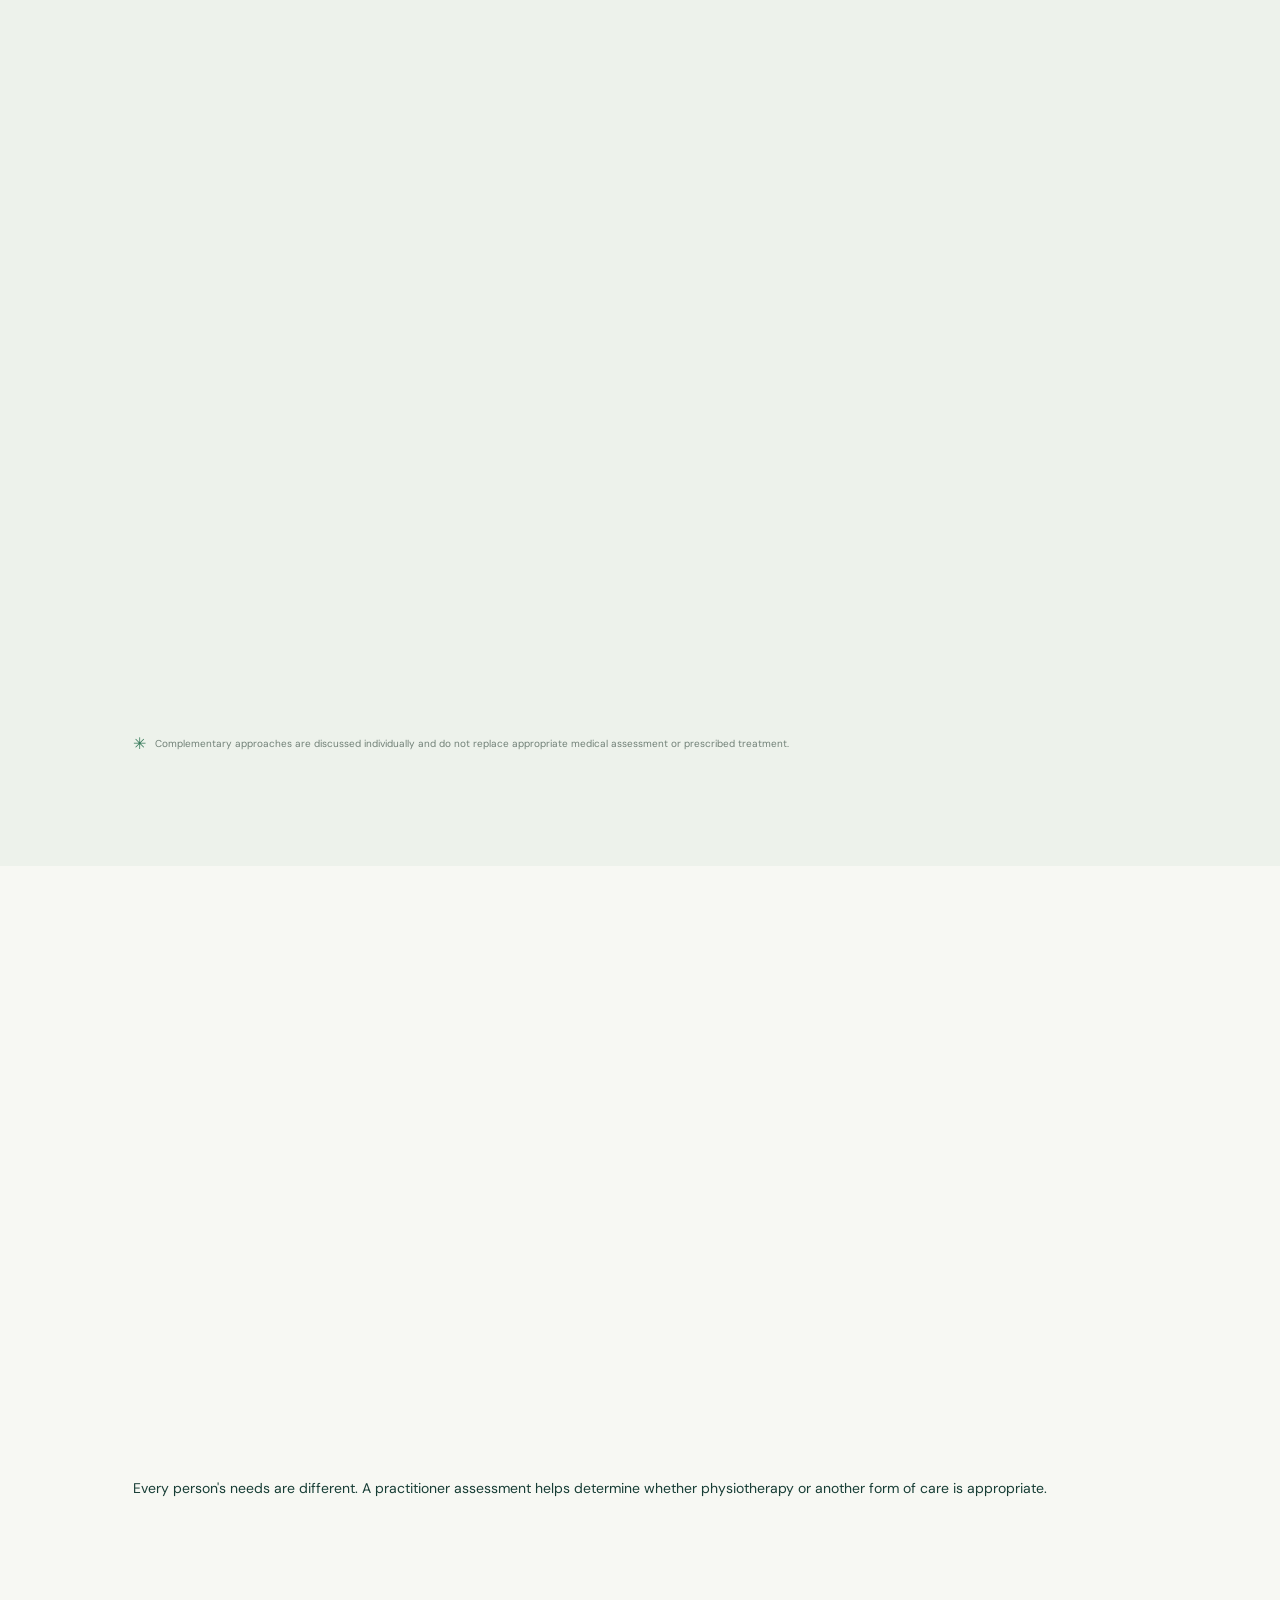
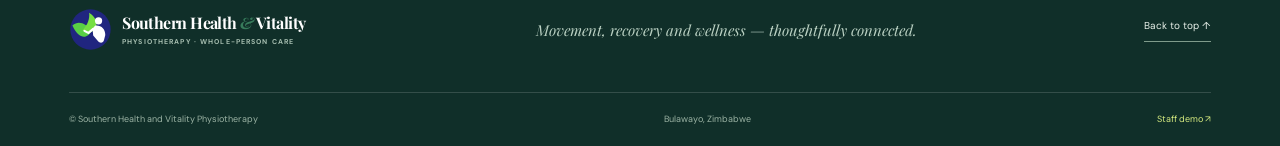
==== commit 9315df0e: "Improve homepage copy and add patient guidance section" ====
--- a/index.html
+++ b/index.html
@@ -36,7 +36,7 @@
       <div class="hero-content reveal">
         <div class="eyebrow eyebrow-light"><span class="eyebrow-line"></span> A more thoughtful path to feeling better</div>
         <h1>Move with ease.<br><i>Live with vitality.</i></h1>
-        <p>Personalised physiotherapy and whole-person wellness, centred on you, your goals, and the life you want to get back to.</p>
+        <p>Thoughtful physiotherapy and rehabilitation in Bulawayo, built around your movement, your goals and the everyday moments you want to return to.</p>
         <div class="hero-buttons"><a class="button button-lime" href="#book">Begin your recovery <span>↗</span></a><a class="button button-glass" href="#approach"><span class="play-icon">▶</span> Discover our approach</a></div>
         <div class="hero-proof"><span class="proof-icon">✳</span><span>Care that sees the whole person</span><span class="proof-separator"></span><span>Bulawayo, Zimbabwe</span></div>
       </div>
@@ -49,28 +49,38 @@
       <div class="intro-kicker reveal"><span class="section-number">01</span><span>OUR PHILOSOPHY</span></div>
       <div class="intro-grid">
         <h2 class="display-heading reveal">Recovery is more than <i>getting back.</i></h2>
-        <div class="intro-copy reveal"><p class="large-copy">It is about understanding your body, rebuilding confidence, and finding a way forward that works for your everyday life.</p><p>At Southern Health and Vitality, we bring professional physiotherapy together with thoughtful complementary wellness support. Your care should be personal, collaborative and shaped around what matters to you.</p><a class="underlined-link" href="#services">Explore our services <span>↗</span></a></div>
+        <div class="intro-copy reveal"><p class="large-copy">It is about feeling heard, understanding your options and building confidence in what your body can do next.</p><p>At Southern Health & Vitality, care starts with listening. We take time to understand what is difficult, what matters to you and what progress could look like in everyday life. Together, we can discuss an individual approach to movement, rehabilitation and wellbeing.</p><a class="underlined-link" href="#services">Explore our services <span>↗</span></a></div>
       </div>
       <div class="values-row reveal"><div class="value"><span class="value-icon">✳</span><div><strong>Person-centred</strong><p>Your goals help guide the plan.</p></div></div><div class="value"><span class="value-icon">⌁</span><div><strong>Progress you can see</strong><p>Small steps, reviewed together.</p></div></div><div class="value"><span class="value-icon">❋</span><div><strong>Whole-person care</strong><p>Movement, habits and wellbeing.</p></div></div></div>
     </section>
 
     <section class="services-section section-pad" id="services">
-      <div class="section-top reveal"><div><div class="eyebrow"><span class="eyebrow-line"></span> HOW WE CAN HELP</div><h2 class="display-heading">Care that meets you <i>where you are.</i></h2></div><p>Every person's story is different. We'll work with you to understand your needs and explore an appropriate path forward.</p></div>
+      <div class="section-top reveal"><div><div class="eyebrow"><span class="eyebrow-line"></span> HOW WE CAN HELP</div><h2 class="display-heading">Care that meets you <i>where you are.</i></h2></div><p>Whether you are recovering from an injury, managing stiffness or working towards better everyday movement, your care should start with your needs—not a one-size-fits-all plan.</p></div>
       <div class="service-grid">
-        <article class="service-card service-featured reveal"><div class="service-image image-physio"><video class="service-video" autoplay muted loop playsinline aria-hidden="true" poster="https://images.unsplash.com/photo-1576091160399-112ba8d25d1d?auto=format&fit=crop&w=900&q=85"><source src="https://videos.pexels.com/video-files/6111025/6111025-hd_1920_1080_25fps.mp4" type="video/mp4"></video><span class="service-number">01</span><span class="service-image-caption">MOVE BETTER</span></div><div class="service-body"><span class="service-tag">FOUNDATION</span><h3>Physiotherapy & rehabilitation</h3><p>Individualised support for movement, strength, function and recovery following injury or physical difficulty.</p><a href="#book" class="circle-arrow" aria-label="Request physiotherapy">↗</a></div></article>
-        <article class="service-card reveal"><div class="service-image image-massage"><span class="service-number">02</span><span class="service-image-caption">RELEASE TENSION</span></div><div class="service-body"><span class="service-tag">HANDS-ON CARE</span><h3>Massage & manual therapies</h3><p>Hands-on approaches selected to complement an individual's assessment and wider care plan.</p><a href="#book" class="circle-arrow" aria-label="Request massage and manual therapy">↗</a></div></article>
-        <article class="service-card reveal"><div class="service-image image-nature"><span class="service-number">03</span><span class="service-image-caption">CARE BEYOND THE CLINIC</span></div><div class="service-body"><span class="service-tag">EVERYDAY WELLNESS</span><h3>Natural & lifestyle support</h3><p>Practical home-care guidance, healthy routines and discussion of complementary wellness options.</p><a href="#book" class="circle-arrow" aria-label="Ask about wellness support">↗</a></div></article>
+        <article class="service-card service-featured reveal"><div class="service-image image-physio"><video class="service-video" autoplay muted loop playsinline aria-hidden="true" poster="https://images.unsplash.com/photo-1576091160399-112ba8d25d1d?auto=format&fit=crop&w=900&q=85"><source src="https://videos.pexels.com/video-files/6111025/6111025-hd_1920_1080_25fps.mp4" type="video/mp4"></video><span class="service-number">01</span><span class="service-image-caption">MOVE BETTER</span></div><div class="service-body"><span class="service-tag">FOUNDATION</span><h3>Physiotherapy & rehabilitation</h3><p>Support to improve movement, strength and everyday function, with a plan shaped around your assessment, goals and stage of recovery.</p><a href="#book" class="circle-arrow" aria-label="Request physiotherapy">↗</a></div></article>
+        <article class="service-card reveal"><div class="service-image image-massage"><span class="service-number">02</span><span class="service-image-caption">RELEASE TENSION</span></div><div class="service-body"><span class="service-tag">HANDS-ON CARE</span><h3>Massage & manual therapies</h3><p>Discuss hands-on options that may help ease muscle tension and complement your wider movement and recovery plan.</p><a href="#book" class="circle-arrow" aria-label="Request massage and manual therapy">↗</a></div></article>
+        <article class="service-card reveal"><div class="service-image image-nature"><span class="service-number">03</span><span class="service-image-caption">CARE BEYOND THE CLINIC</span></div><div class="service-body"><span class="service-tag">EVERYDAY WELLNESS</span><h3>Natural & lifestyle support</h3><p>Practical conversations about home routines, activity and wellbeing, with complementary options discussed carefully and individually.</p><a href="#book" class="circle-arrow" aria-label="Ask about wellness support">↗</a></div></article>
       </div>
       <p class="service-note"><span>✳</span> Complementary approaches are discussed individually and do not replace appropriate medical assessment or prescribed treatment.</p>
     </section>
 
-    <section class="quote-band">
+    <section class="who-section section-pad" id="who-we-help">
+  <div class="who-heading reveal"><div class="eyebrow"><span class="eyebrow-line"></span> SUPPORT FOR REAL LIFE</div><h2 class="display-heading">Small steps. <i>Meaningful progress.</i></h2><p>Movement difficulties can affect far more than one part of your day. We start by understanding what you are experiencing and what you would like to do more comfortably.</p></div>
+  <div class="who-grid">
+    <article class="who-card reveal"><span class="who-index">01 / MOVE</span><h3>Stiffness & limited movement</h3><p>Talk through difficulties with mobility, flexibility or everyday tasks and explore suitable next steps.</p></article>
+    <article class="who-card reveal"><span class="who-index">02 / RECOVER</span><h3>Recovery after injury</h3><p>Work towards rebuilding strength, confidence and function with guidance appropriate to your individual situation.</p></article>
+    <article class="who-card reveal"><span class="who-index">03 / FUNCTION</span><h3>Returning to daily activities</h3><p>Focus on the movements that matter to you—from getting around more comfortably to returning to work or recreation.</p></article>
+  </div>
+  <p class="who-note">Every person's needs are different. A practitioner assessment helps determine whether physiotherapy or another form of care is appropriate.</p>
+</section>
+
+<section class="quote-band">
       <div class="quote-text reveal"><span class="quote-mark">“</span><blockquote>Your body is not a problem to solve. It is a partner in your journey back to living well.</blockquote><span class="quote-caption">THE SOUTHERN HEALTH & VITALITY APPROACH</span></div>
       <div class="quote-image"><video class="quote-video" autoplay muted loop playsinline poster="https://images.unsplash.com/photo-1576091160399-112ba8d25d1d?auto=format&fit=crop&w=1200&q=85" aria-label="Physiotherapy and rehabilitation session"><source src="https://videos.pexels.com/video-files/6111091/6111091-hd_1920_1080_25fps.mp4" type="video/mp4"></video></div>
     </section>
 
     <section class="journey-section section-pad" id="journey">
-      <div class="journey-heading reveal"><div class="eyebrow"><span class="eyebrow-line"></span> YOUR JOURNEY</div><h2 class="display-heading">A little more clarity.<br><i>At every step.</i></h2><p>Knowing what comes next can make starting feel easier.</p></div>
+      <div class="journey-heading reveal"><div class="eyebrow"><span class="eyebrow-line"></span> YOUR JOURNEY</div><h2 class="display-heading">A little more clarity.<br><i>At every step.</i></h2><p>Clear communication at each stage, so you know what to expect and can take the next step with confidence.</p></div>
       <div class="journey-steps"><article class="journey-step reveal"><span class="journey-index">01</span><div class="journey-symbol">◌</div><h3>Start with a conversation</h3><p>Tell us what brings you in, what you are finding difficult and what you hope to achieve.</p></article><article class="journey-step reveal"><span class="journey-index">02</span><div class="journey-symbol">⌁</div><h3>Build a personal plan</h3><p>Your practitioner discusses suitable options and agrees on practical goals with you.</p></article><article class="journey-step reveal"><span class="journey-index">03</span><div class="journey-symbol">↗</div><h3>Review your progress</h3><p>Track changes over time, adjust the plan where needed and keep moving forward together.</p></article></div>
     </section>
 
@@ -80,11 +90,11 @@
     </section>
 
     <section class="book-section section-pad" id="book">
-      <div class="book-copy reveal"><div class="eyebrow eyebrow-light"><span class="eyebrow-line"></span> TAKE THE FIRST STEP</div><h2 class="display-heading">Let's talk about <i>what's next.</i></h2><p>Send an appointment request and the practice will get in touch to confirm a suitable time. Please don't include sensitive medical details in this form.</p><div class="book-contact"><span class="book-contact-icon">↗</span><div><small>CALL THE PRACTICE</small><a href="tel:0292270599">029 227 0599</a></div></div></div>
+      <div class="book-copy reveal"><div class="eyebrow eyebrow-light"><span class="eyebrow-line"></span> TAKE THE FIRST STEP</div><h2 class="display-heading">Let's talk about <i>what's next.</i></h2><p>Tell us how to reach you and which service you would like to discuss. The practice can then follow up to talk through availability. Please do not include sensitive medical details in this form.</p><div class="book-contact"><span class="book-contact-icon">↗</span><div><small>CALL THE PRACTICE</small><a href="tel:0292270599">029 227 0599</a></div></div></div>
       <form class="booking-form reveal" id="booking-form"><div class="form-head"><span>APPOINTMENT REQUEST</span><span class="form-step">01 / 01</span></div><div class="form-row"><label>Your name<input name="name" required autocomplete="name" placeholder="Full name"></label><label>Phone number<input name="phone" required autocomplete="tel" placeholder="+263 …"></label></div><div class="form-row"><label>What would you like help with?<select name="service" required><option value="">Choose a service</option><option>Physiotherapy & rehabilitation</option><option>Massage & manual therapy</option><option>Natural & lifestyle support</option><option>General enquiry</option></select></label><label>Preferred date<input type="date" name="date" id="booking-date"></label></div><label>Best way to reach you<select name="contact"><option>Phone call</option><option>WhatsApp</option><option>Email</option></select></label><label class="consent-check"><input type="checkbox" required> <span>I agree that the practice may contact me about this request.</span></label><button class="button button-lime button-full" type="submit">Send appointment request <span>↗</span></button><p class="form-fineprint">Demo form: requests are stored only in this browser and are not sent to the clinic.</p><div class="form-success" id="booking-success" role="status" hidden>Thank you — your demo request has been saved in this browser. No message has been sent to the clinic.</div></form>
     </section>
 
-    <section class="contact-section section-pad" id="contact"><div class="contact-main reveal"><div class="eyebrow"><span class="eyebrow-line"></span> FIND YOUR WAY HERE</div><h2 class="display-heading">A place to <i>begin again.</i></h2><p>Visit Southern Health and Vitality Physiotherapy in the heart of Bulawayo.</p><div class="address-block"><span class="address-icon">⌖</span><div><strong>Southern Health and Vitality Physiotherapy</strong><p>Suite 2, David Mansions<br>Between 9th and 10th Avenue, along Robert Mugabe<br>Bulawayo, Zimbabwe</p></div></div><div class="contact-actions"><a class="button button-dark" href="tel:0292270599">Call 029 227 0599 <span>↗</span></a><a class="button button-outline-dark" href="mailto:muzendak@gmail.com">Email the practice <span>↗</span></a></div></div><div class="map-card reveal"><div class="map-pattern"></div><div class="map-pin"><span>✳</span></div><div class="map-label"><small>YOU'LL FIND US AT</small><strong>David Mansions</strong><span>Robert Mugabe · Bulawayo</span></div><a target="_blank" rel="noopener" href="https://www.google.com/maps/search/?api=1&query=David+Mansions+Robert+Mugabe+Bulawayo" class="map-open">Open directions ↗</a></div></section>
+    <section class="contact-section section-pad" id="contact"><div class="contact-main reveal"><div class="eyebrow"><span class="eyebrow-line"></span> FIND YOUR WAY HERE</div><h2 class="display-heading">A place to <i>begin again.</i></h2><p>Find us at Suite 2, David Mansions, along Robert Mugabe Road between 9th and 10th Avenue. Call or email if you need help finding the practice.</p><div class="address-block"><span class="address-icon">⌖</span><div><strong>Southern Health and Vitality Physiotherapy</strong><p>Suite 2, David Mansions<br>Between 9th and 10th Avenue, along Robert Mugabe<br>Bulawayo, Zimbabwe</p></div></div><div class="contact-actions"><a class="button button-dark" href="tel:0292270599">Call 029 227 0599 <span>↗</span></a><a class="button button-outline-dark" href="mailto:muzendak@gmail.com">Email the practice <span>↗</span></a></div></div><div class="map-card reveal"><div class="map-pattern"></div><div class="map-pin"><span>✳</span></div><div class="map-label"><small>YOU'LL FIND US AT</small><strong>David Mansions</strong><span>Robert Mugabe · Bulawayo</span></div><a target="_blank" rel="noopener" href="https://www.google.com/maps/search/?api=1&query=David+Mansions+Robert+Mugabe+Bulawayo" class="map-open">Open directions ↗</a></div></section>
 
     <footer class="site-footer"><div class="footer-top"><a class="brand brand-footer" href="#home"><span class="brand-mark"><svg viewBox="0 0 64 64" aria-hidden="true"><circle cx="32" cy="32" r="30" fill="#20257f"/><path d="M5 26C15 17 25 24 34 33 28 46 15 48 5 26Z" fill="#59cf45"/><path d="M30 7C42 15 44 25 37 33 32 38 25 37 20 33 28 25 31 16 30 7Z" fill="#76df42"/><circle cx="44" cy="19" r="5.4" fill="#fff"/><path d="M39 26C48 25 54 31 54 40L52 48C51 52 46 53 43 49L36 41 35 31Z" fill="#fff"/><path d="M36 31 29 37 23 34" fill="none" stroke="#fff" stroke-width="3.2" stroke-linecap="round"/></svg></span><span class="brand-copy"><strong>Southern Health <em>&</em> Vitality</strong><small>PHYSIOTHERAPY · WHOLE-PERSON CARE</small></span></a><p>Movement, recovery and wellness — thoughtfully connected.</p><a class="back-top" href="#home">Back to top ↑</a></div><div class="footer-bottom"><span>© <span id="year"></span> Southern Health and Vitality Physiotherapy</span><span>Bulawayo, Zimbabwe</span><a class="staff-access" href="staff.html">Staff demo ↗</a></div></footer>
   </main>
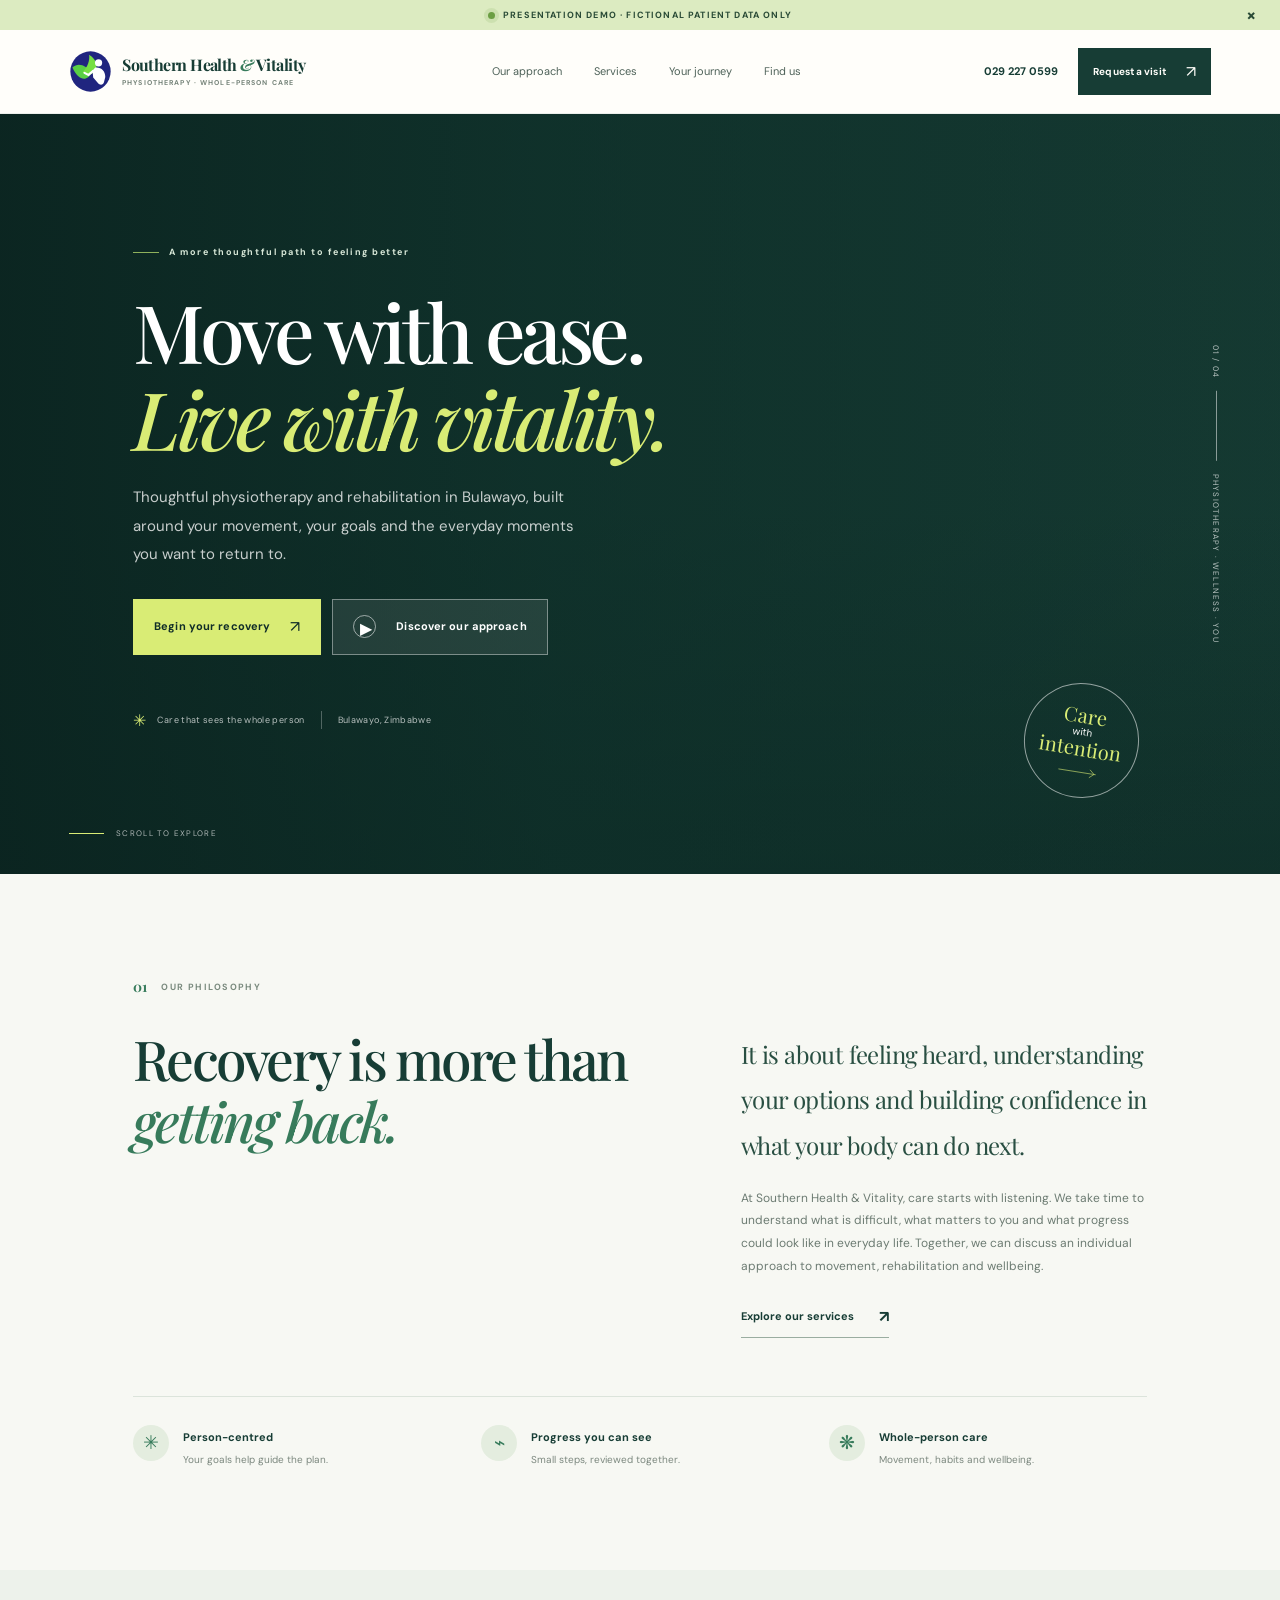
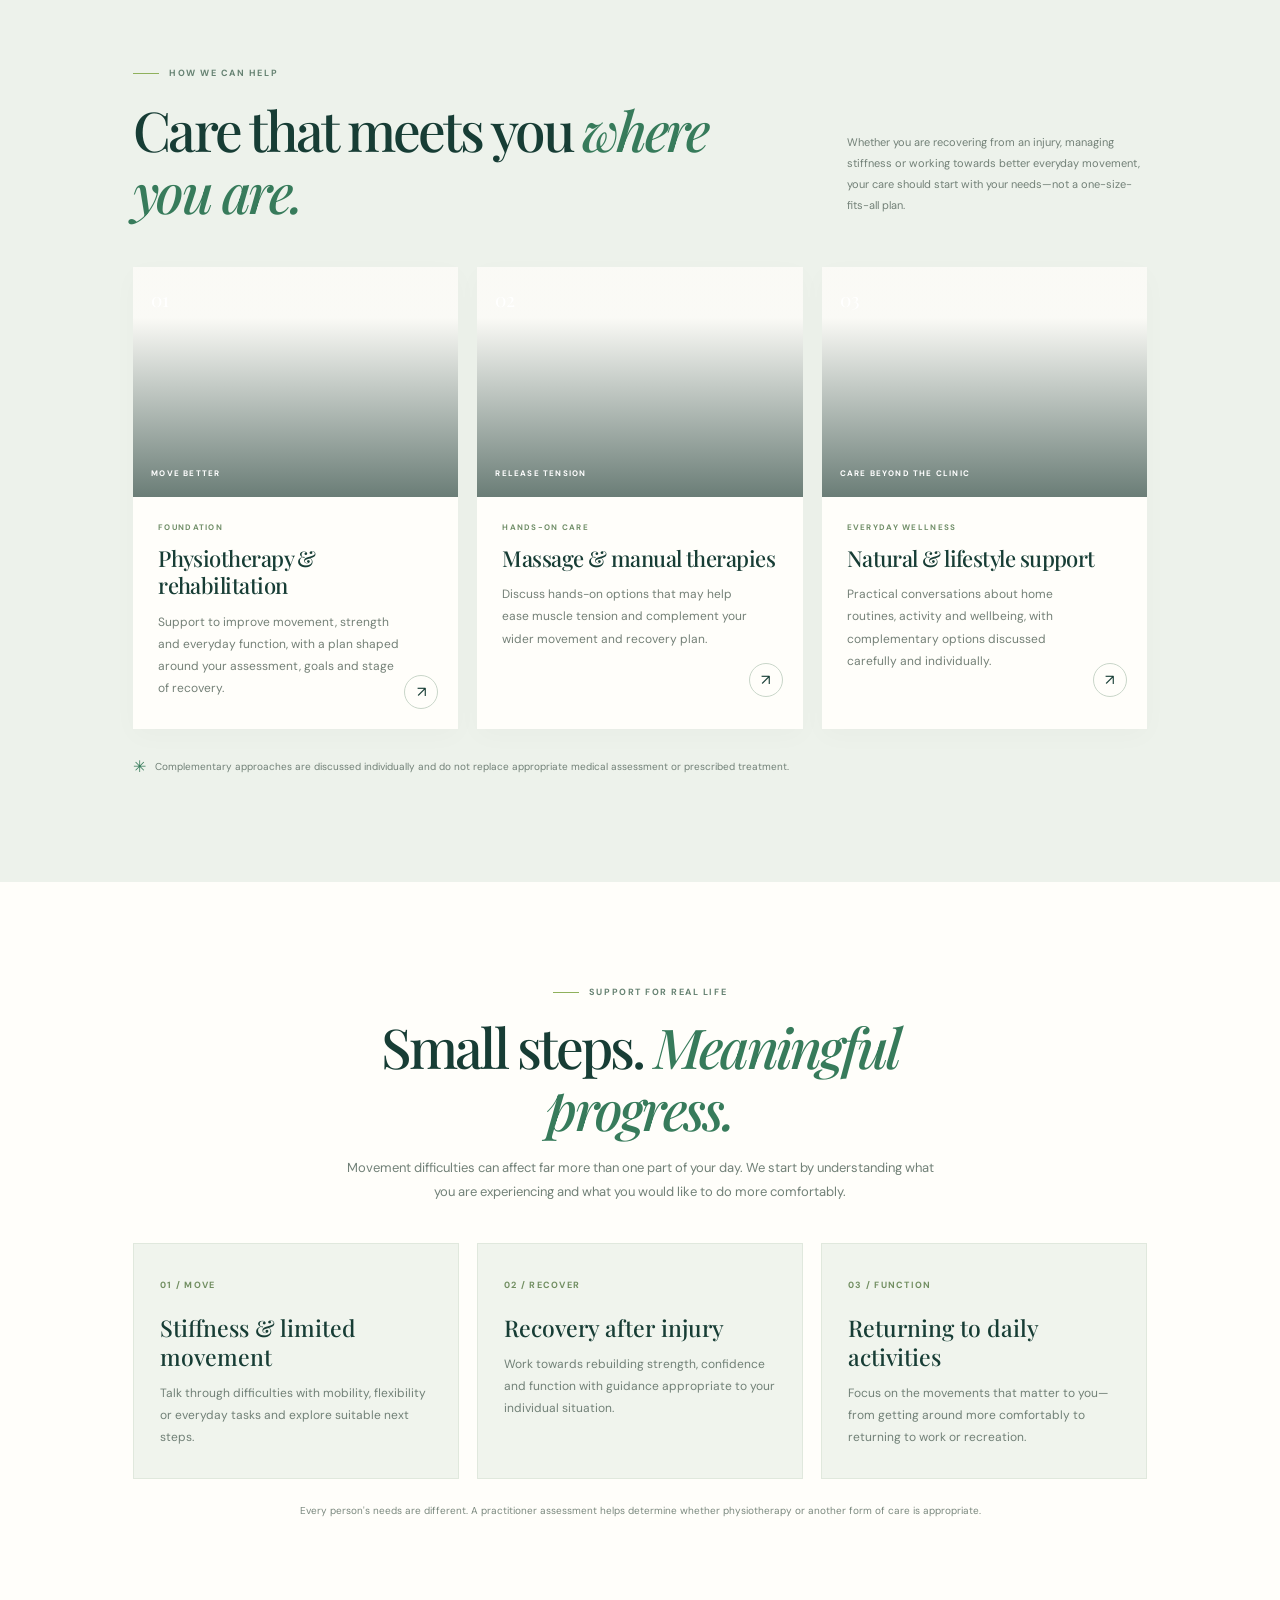
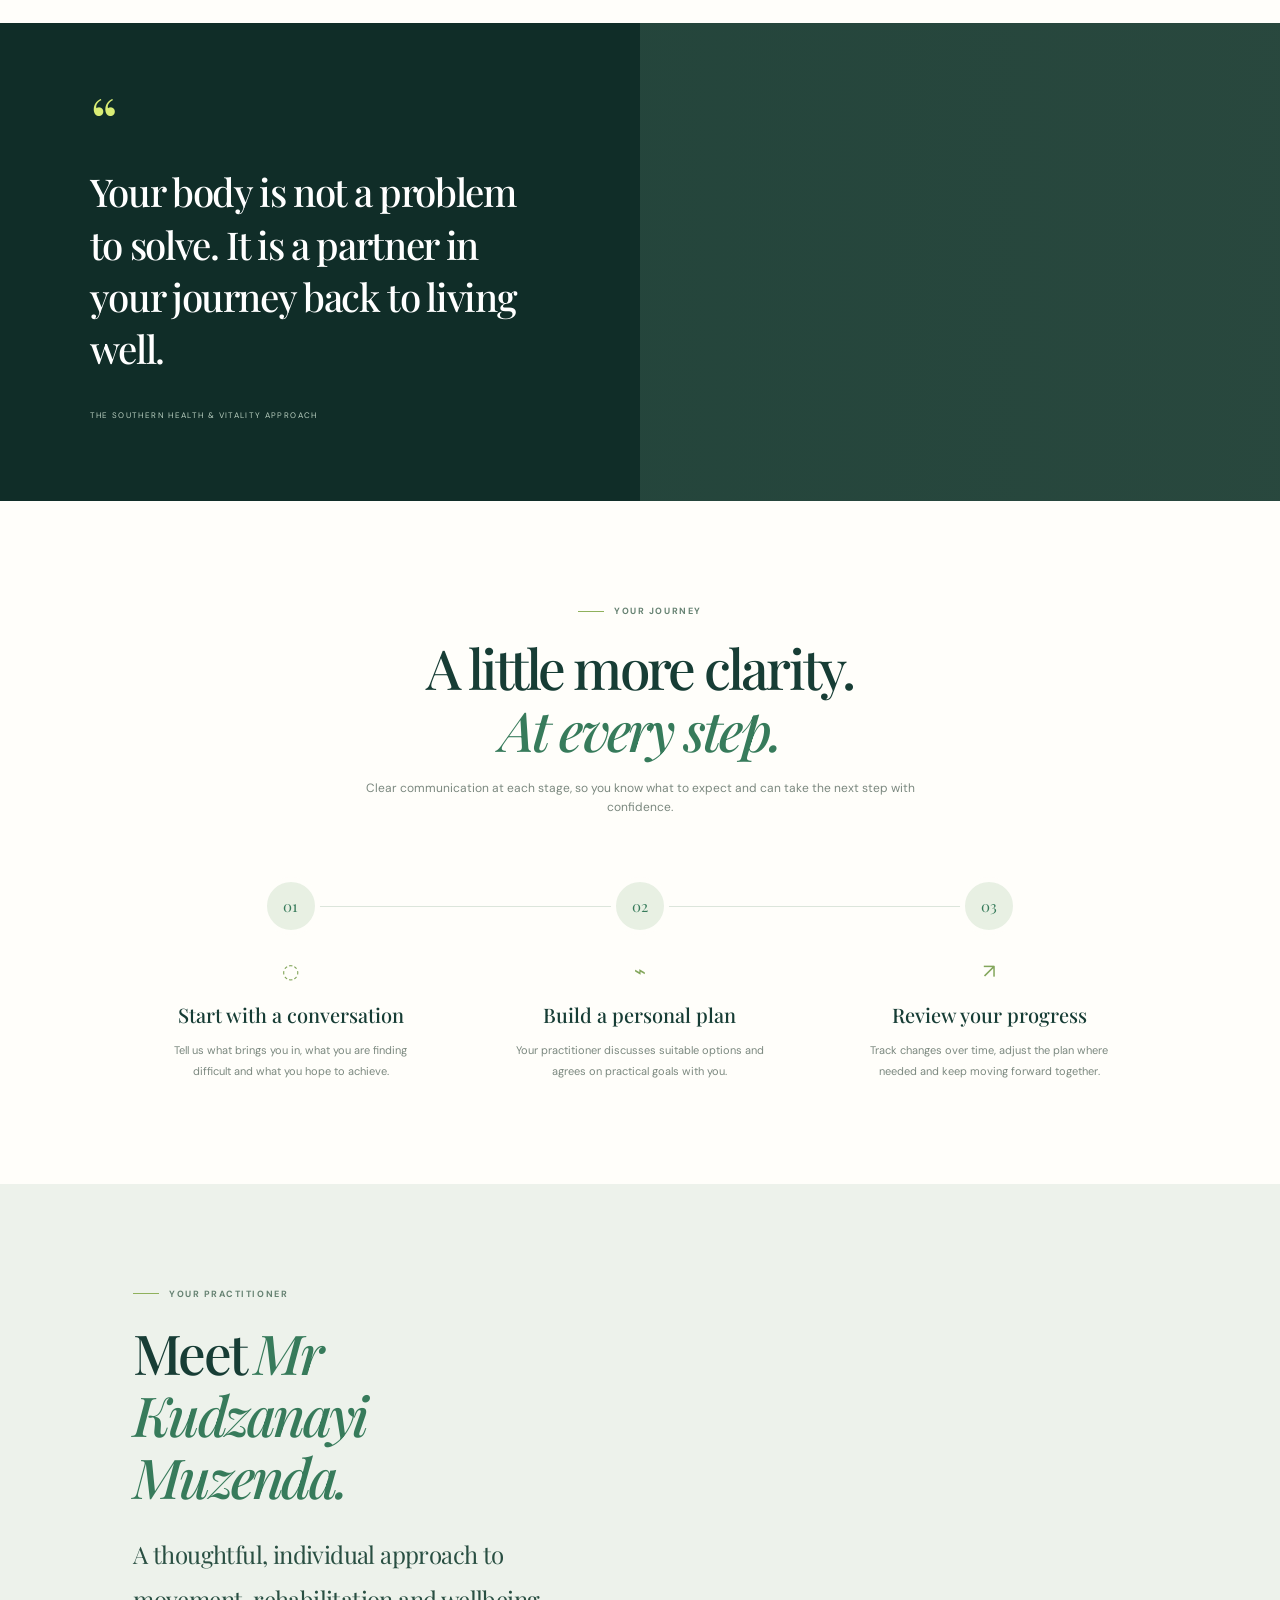
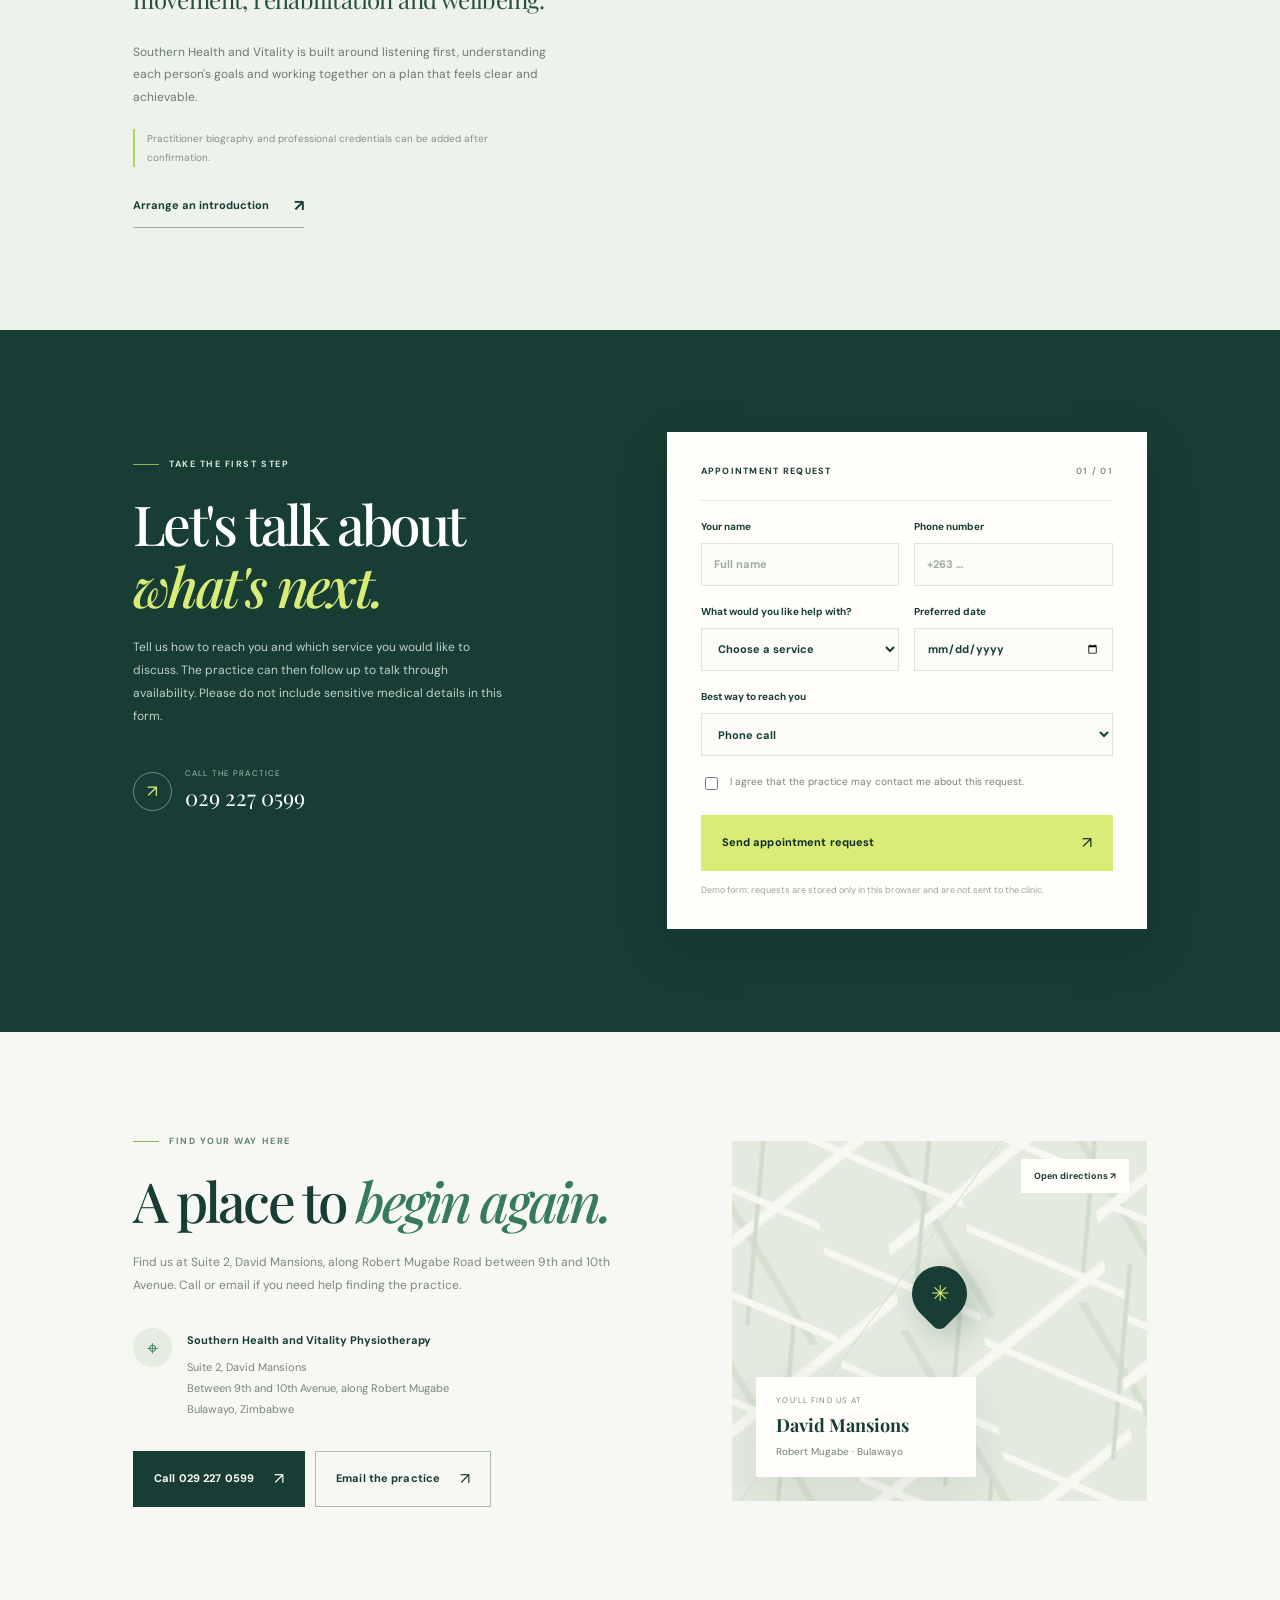
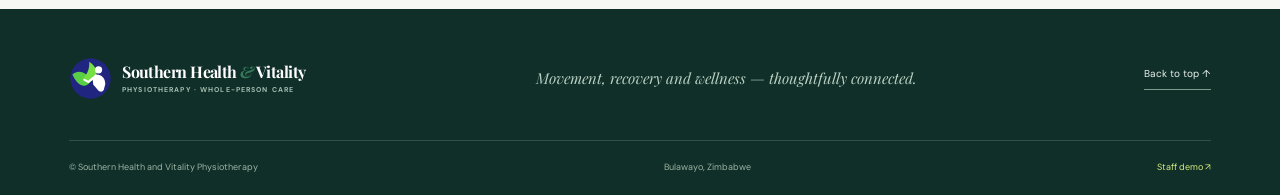
==== commit 77930ca0: "Remove incorrect practitioner portrait" ====
--- a/index.html
+++ b/index.html
@@ -85,7 +85,6 @@
     </section>
 
     <section class="practitioner-section section-pad">
-      <div class="practitioner-image reveal"><img src="https://images.unsplash.com/photo-1612349317150-e413f6a5b16d?auto=format&fit=crop&w=1000&q=85" alt="Practitioner portrait placeholder" loading="lazy"><span class="image-caption-card"><span class="caption-leaf">✳</span><span>Care with a human touch</span></span></div>
       <div class="practitioner-copy reveal"><div class="eyebrow"><span class="eyebrow-line"></span> YOUR PRACTITIONER</div><h2 class="display-heading">Meet <i>Mr Kudzanayi Muzenda.</i></h2><p class="large-copy">A thoughtful, individual approach to movement, rehabilitation and wellbeing.</p><p>Southern Health and Vitality is built around listening first, understanding each person's goals and working together on a plan that feels clear and achievable.</p><p class="placeholder-note">Practitioner biography and professional credentials can be added after confirmation.</p><a class="underlined-link" href="#book">Arrange an introduction <span>↗</span></a></div>
     </section>
 
--- a/styles.css
+++ b/styles.css
@@ -62,3 +62,47 @@
 }
 .hero-video.media-failed,.service-video.media-failed,.quote-video.media-failed{display:none}
 .site-return{display:flex;align-items:center;justify-content:center;text-decoration:none}
+
+
+/* Editorial content polish: close accidental gaps and add useful patient-facing guidance. */
+#public-site{overflow:clip}
+#public-site>section{position:relative}
+#public-site .section-pad{padding-top:clamp(64px,8vw,108px);padding-bottom:clamp(64px,8vw,108px)}
+#public-site .services-section{padding-top:clamp(64px,7.5vw,100px);padding-bottom:clamp(64px,8vw,110px)}
+#public-site .quote-band{display:grid;grid-template-columns:1fr 1fr;min-height:410px;background:var(--ink-deep);overflow:hidden}
+#public-site .quote-text{padding:clamp(38px,6vw,82px) clamp(28px,7vw,95px);align-self:center}
+#public-site .quote-image{min-height:410px;height:100%;background-color:#29483e}
+#public-site .who-section{background:var(--paper)}
+#public-site .who-heading{max-width:700px;margin:0 auto 38px;text-align:center}
+#public-site .who-heading .eyebrow{justify-content:center}
+#public-site .who-heading .display-heading{margin:16px 0}
+#public-site .who-heading>p{max-width:610px;margin:0 auto;color:#718077;font-size:13px;line-height:1.9}
+#public-site .who-grid{display:grid;grid-template-columns:repeat(3,minmax(0,1fr));gap:18px}
+#public-site .who-card{padding:28px 26px 30px;background:#f0f4ed;border:1px solid #e0e8dd;min-height:205px}
+#public-site .who-index{font-size:9px;font-weight:700;letter-spacing:.14em;color:#718e61}
+#public-site .who-card h3{font-family:var(--serif);font-weight:500;font-size:23px;line-height:1.25;margin:20px 0 10px}
+#public-site .who-card p{font-size:12px;line-height:1.85;color:#718077;margin:0}
+#public-site .who-note{margin:23px 0 0;text-align:center;color:#7a887e;font-size:10px;line-height:1.8}
+#public-site .intro-copy>p,#public-site .section-top>p,#public-site .journey-step p,#public-site .practitioner-copy>p,#public-site .book-copy>p,#public-site .contact-main>p{line-height:1.9}
+#public-site .service-body p{font-size:12px;line-height:1.85}
+#public-site .reveal{transition:opacity .65s ease,transform .65s ease}
+@media(max-width:760px){
+ #public-site .section-pad{padding-top:62px;padding-bottom:62px}
+ #public-site .quote-band{grid-template-columns:1fr}
+ #public-site .quote-text{padding:48px 8% 38px}
+ #public-site .quote-image{min-height:245px;height:245px}
+ #public-site .who-heading{margin-bottom:27px}
+ #public-site .who-grid{grid-template-columns:1fr;gap:12px}
+ #public-site .who-card{min-height:0;padding:23px 21px}
+ #public-site .who-card h3{margin-top:12px;font-size:22px}
+}
+
+
+/* Robust visibility fix: public content must remain readable if scroll-reveal JS fails or observer is unsupported. */
+#public-site .reveal,
+#public-site .reveal.visible,
+#public-site .reveal.is-visible {
+  opacity: 1 !important;
+  visibility: visible !important;
+  transform: none !important;
+}
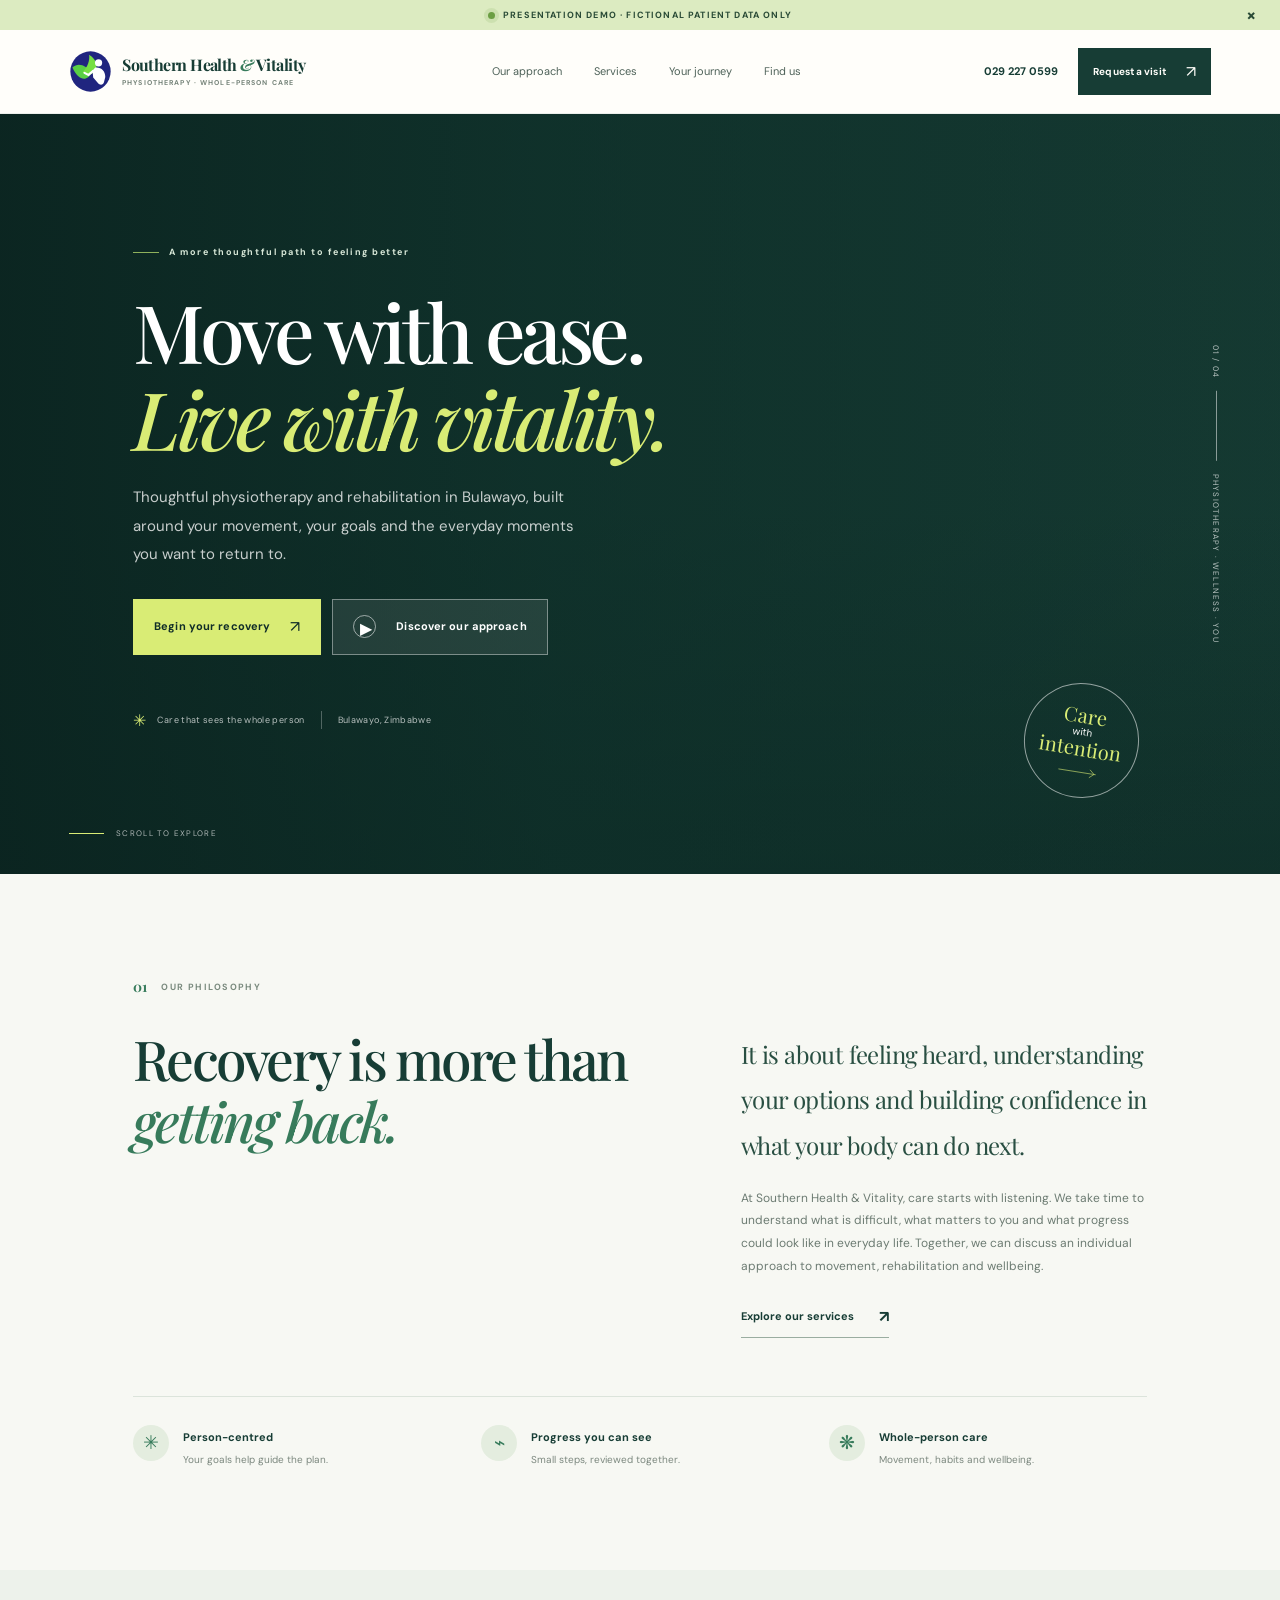
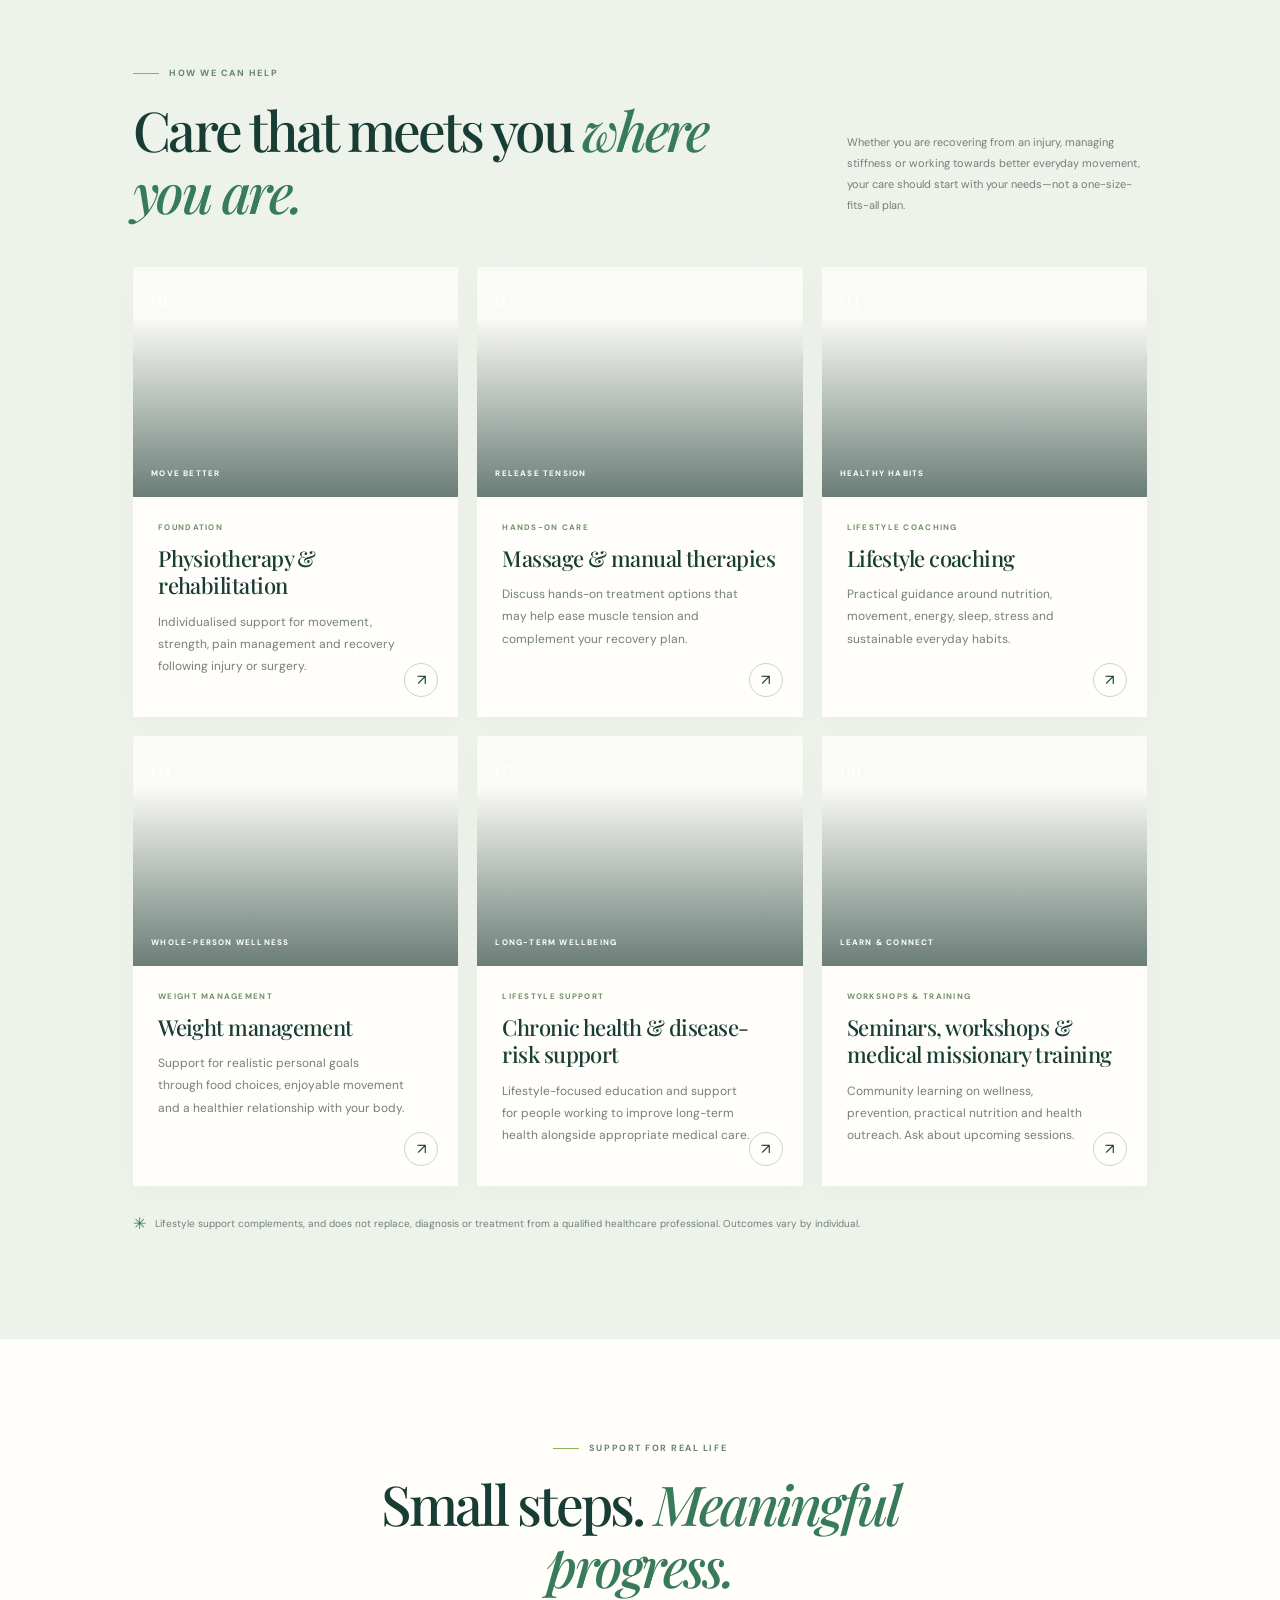
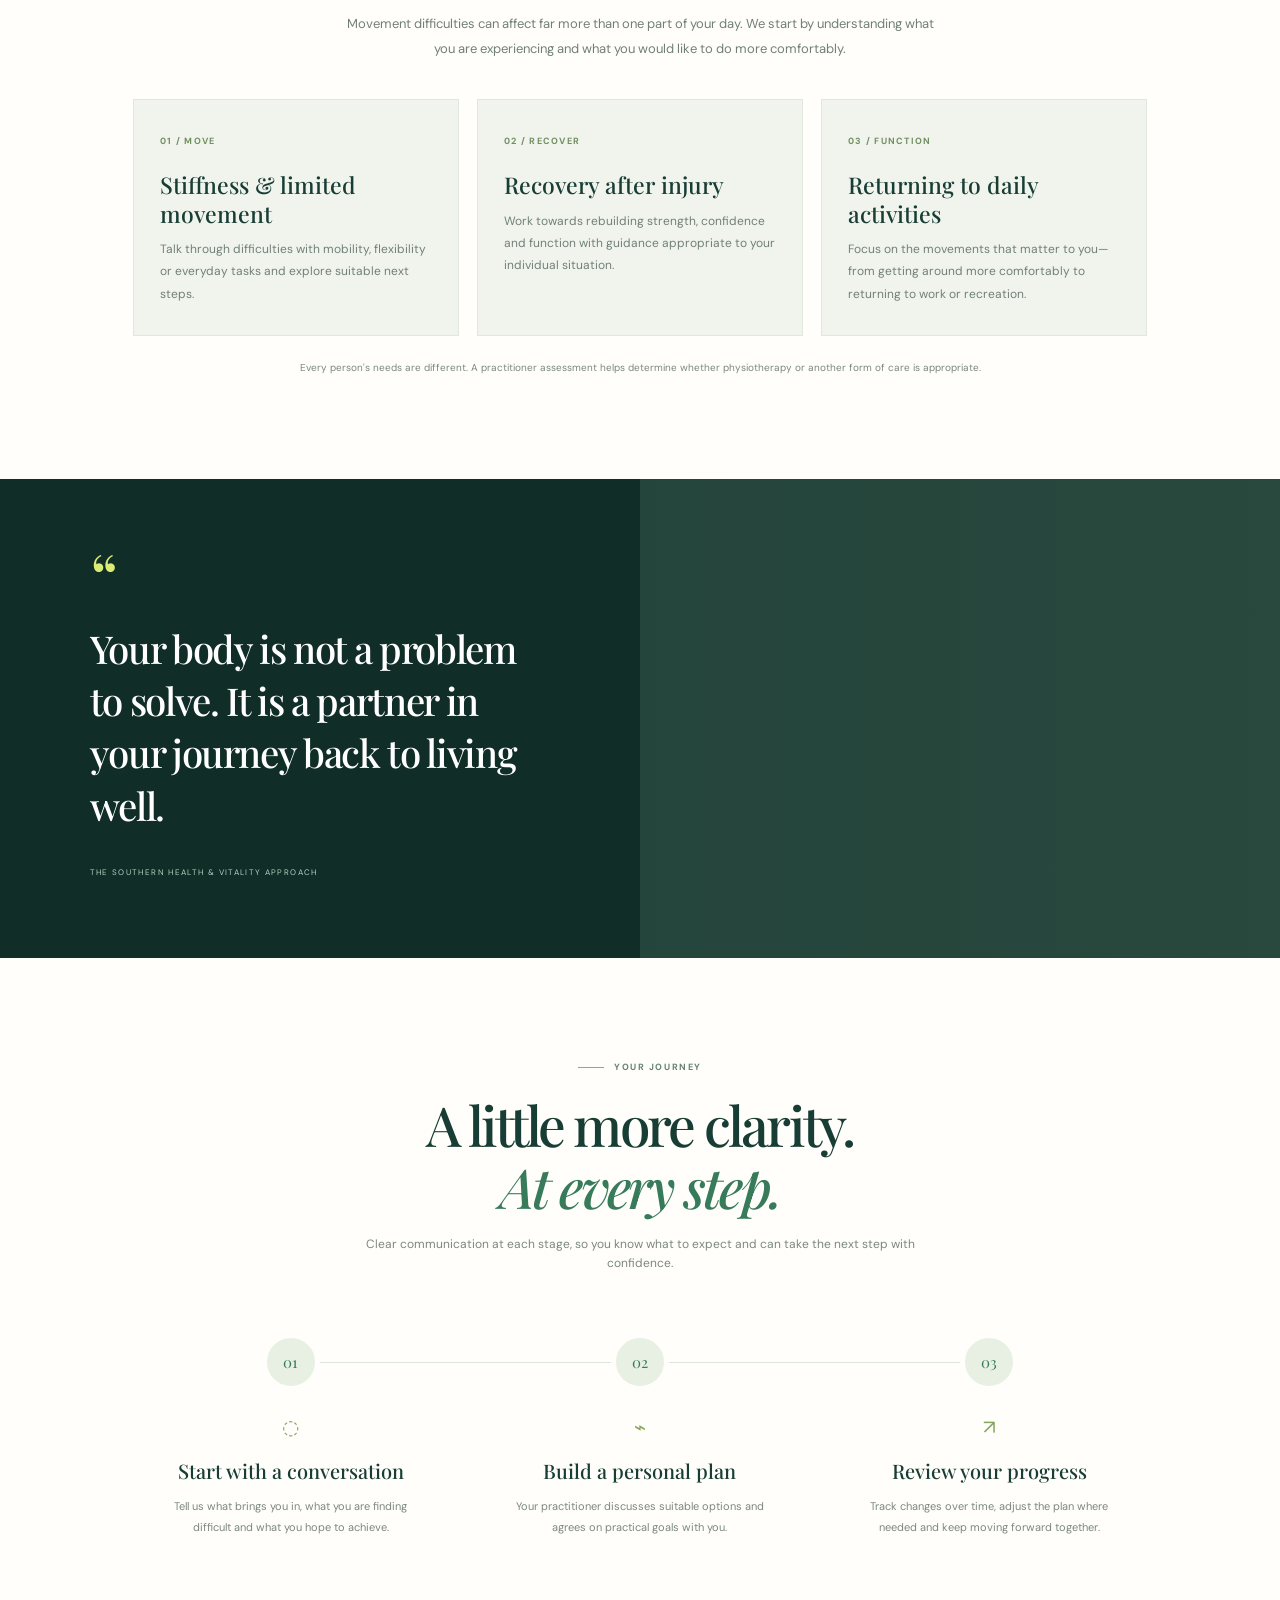
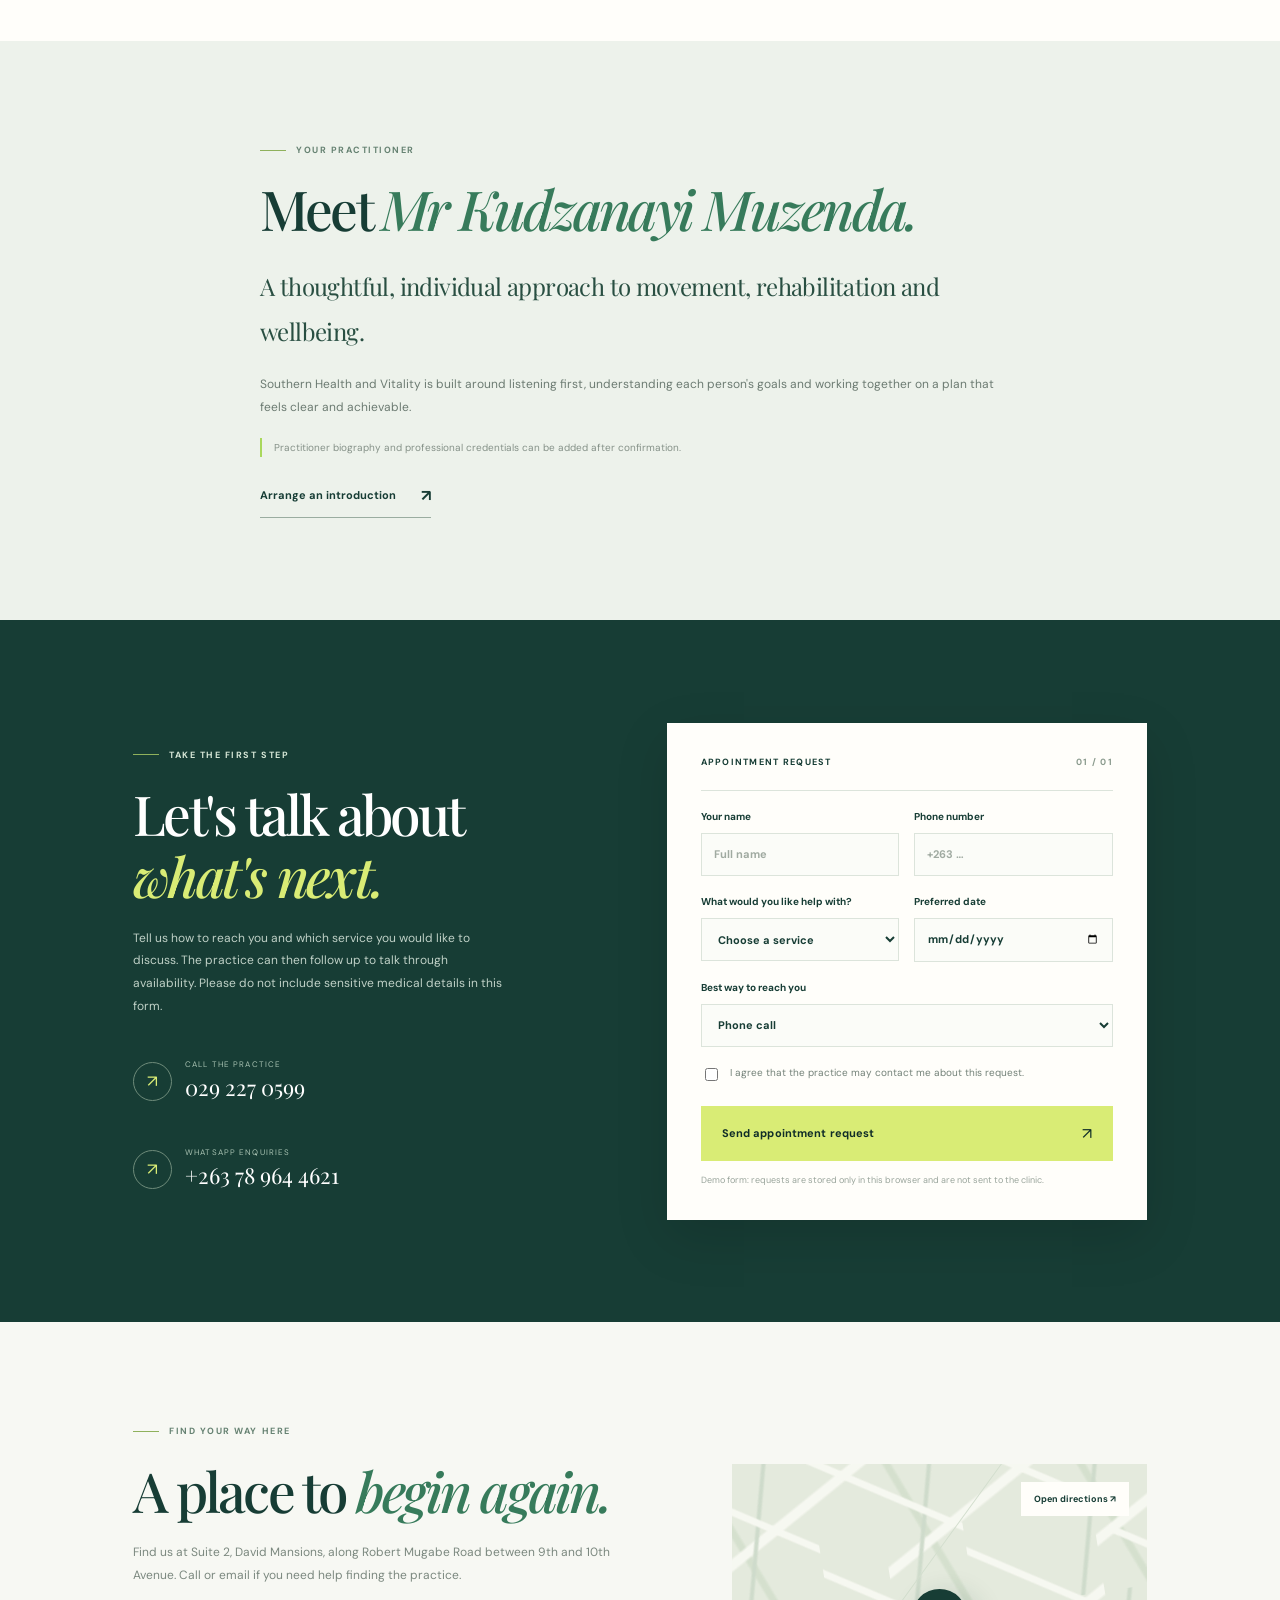
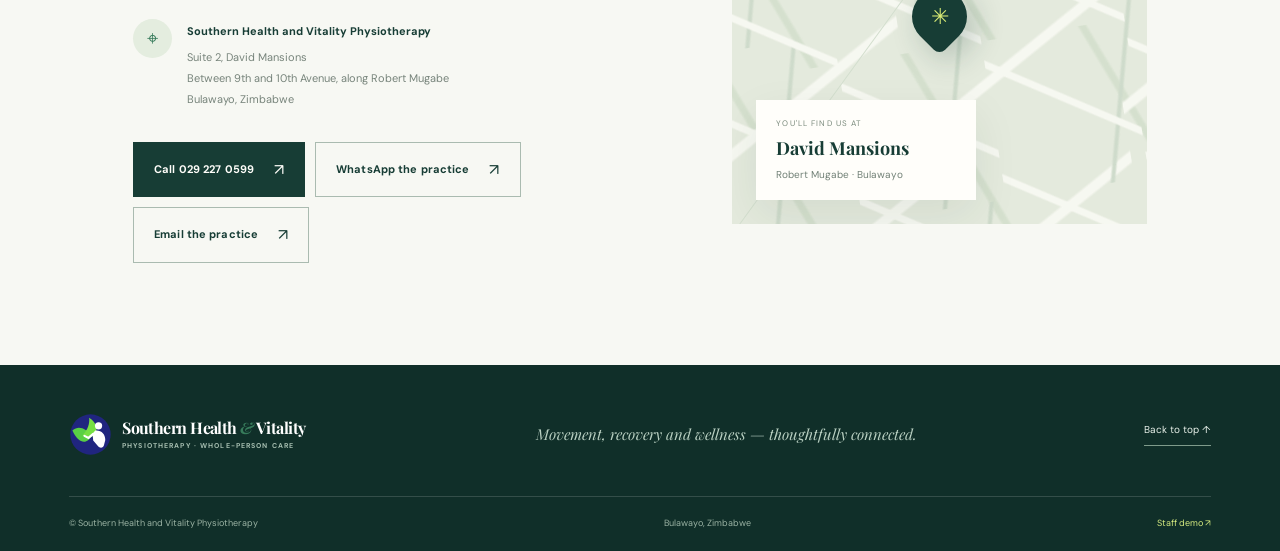
==== commit d4eba1ba: "Expand clinic services and add WhatsApp contact from current site" ====
--- a/index.html
+++ b/index.html
@@ -57,11 +57,14 @@
     <section class="services-section section-pad" id="services">
       <div class="section-top reveal"><div><div class="eyebrow"><span class="eyebrow-line"></span> HOW WE CAN HELP</div><h2 class="display-heading">Care that meets you <i>where you are.</i></h2></div><p>Whether you are recovering from an injury, managing stiffness or working towards better everyday movement, your care should start with your needs—not a one-size-fits-all plan.</p></div>
       <div class="service-grid">
-        <article class="service-card service-featured reveal"><div class="service-image image-physio"><video class="service-video" autoplay muted loop playsinline aria-hidden="true" poster="https://images.unsplash.com/photo-1576091160399-112ba8d25d1d?auto=format&fit=crop&w=900&q=85"><source src="https://videos.pexels.com/video-files/6111025/6111025-hd_1920_1080_25fps.mp4" type="video/mp4"></video><span class="service-number">01</span><span class="service-image-caption">MOVE BETTER</span></div><div class="service-body"><span class="service-tag">FOUNDATION</span><h3>Physiotherapy & rehabilitation</h3><p>Support to improve movement, strength and everyday function, with a plan shaped around your assessment, goals and stage of recovery.</p><a href="#book" class="circle-arrow" aria-label="Request physiotherapy">↗</a></div></article>
-        <article class="service-card reveal"><div class="service-image image-massage"><span class="service-number">02</span><span class="service-image-caption">RELEASE TENSION</span></div><div class="service-body"><span class="service-tag">HANDS-ON CARE</span><h3>Massage & manual therapies</h3><p>Discuss hands-on options that may help ease muscle tension and complement your wider movement and recovery plan.</p><a href="#book" class="circle-arrow" aria-label="Request massage and manual therapy">↗</a></div></article>
-        <article class="service-card reveal"><div class="service-image image-nature"><span class="service-number">03</span><span class="service-image-caption">CARE BEYOND THE CLINIC</span></div><div class="service-body"><span class="service-tag">EVERYDAY WELLNESS</span><h3>Natural & lifestyle support</h3><p>Practical conversations about home routines, activity and wellbeing, with complementary options discussed carefully and individually.</p><a href="#book" class="circle-arrow" aria-label="Ask about wellness support">↗</a></div></article>
+        <article class="service-card service-featured reveal"><div class="service-image image-physio"><video class="service-video" autoplay muted loop playsinline aria-hidden="true" poster="https://images.unsplash.com/photo-1576091160399-112ba8d25d1d?auto=format&fit=crop&w=900&q=85"><source src="https://videos.pexels.com/video-files/6111025/6111025-hd_1920_1080_25fps.mp4" type="video/mp4"></video><span class="service-number">01</span><span class="service-image-caption">MOVE BETTER</span></div><div class="service-body"><span class="service-tag">FOUNDATION</span><h3>Physiotherapy & rehabilitation</h3><p>Individualised support for movement, strength, pain management and recovery following injury or surgery.</p><a href="#book" class="circle-arrow" aria-label="Request physiotherapy">↗</a></div></article>
+        <article class="service-card reveal"><div class="service-image image-massage"><span class="service-number">02</span><span class="service-image-caption">RELEASE TENSION</span></div><div class="service-body"><span class="service-tag">HANDS-ON CARE</span><h3>Massage & manual therapies</h3><p>Discuss hands-on treatment options that may help ease muscle tension and complement your recovery plan.</p><a href="#book" class="circle-arrow" aria-label="Request massage and manual therapy">↗</a></div></article>
+        <article class="service-card reveal"><div class="service-image image-nature"><span class="service-number">03</span><span class="service-image-caption">HEALTHY HABITS</span></div><div class="service-body"><span class="service-tag">LIFESTYLE COACHING</span><h3>Lifestyle coaching</h3><p>Practical guidance around nutrition, movement, energy, sleep, stress and sustainable everyday habits.</p><a href="#book" class="circle-arrow" aria-label="Ask about lifestyle coaching">↗</a></div></article>
+        <article class="service-card reveal"><div class="service-image image-nature"><span class="service-number">04</span><span class="service-image-caption">WHOLE-PERSON WELLNESS</span></div><div class="service-body"><span class="service-tag">WEIGHT MANAGEMENT</span><h3>Weight management</h3><p>Support for realistic personal goals through food choices, enjoyable movement and a healthier relationship with your body.</p><a href="#book" class="circle-arrow" aria-label="Ask about weight management">↗</a></div></article>
+        <article class="service-card reveal"><div class="service-image image-massage"><span class="service-number">05</span><span class="service-image-caption">LONG-TERM WELLBEING</span></div><div class="service-body"><span class="service-tag">LIFESTYLE SUPPORT</span><h3>Chronic health & disease-risk support</h3><p>Lifestyle-focused education and support for people working to improve long-term health alongside appropriate medical care.</p><a href="#book" class="circle-arrow" aria-label="Ask about chronic health support">↗</a></div></article>
+        <article class="service-card reveal"><div class="service-image image-physio"><span class="service-number">06</span><span class="service-image-caption">LEARN & CONNECT</span></div><div class="service-body"><span class="service-tag">WORKSHOPS & TRAINING</span><h3>Seminars, workshops & medical missionary training</h3><p>Community learning on wellness, prevention, practical nutrition and health outreach. Ask about upcoming sessions.</p><a href="#book" class="circle-arrow" aria-label="Ask about workshops and training">↗</a></div></article>
       </div>
-      <p class="service-note"><span>✳</span> Complementary approaches are discussed individually and do not replace appropriate medical assessment or prescribed treatment.</p>
+      <p class="service-note"><span>✳</span> Lifestyle support complements, and does not replace, diagnosis or treatment from a qualified healthcare professional. Outcomes vary by individual.</p>
     </section>
 
     <section class="who-section section-pad" id="who-we-help">
@@ -89,11 +92,11 @@
     </section>
 
     <section class="book-section section-pad" id="book">
-      <div class="book-copy reveal"><div class="eyebrow eyebrow-light"><span class="eyebrow-line"></span> TAKE THE FIRST STEP</div><h2 class="display-heading">Let's talk about <i>what's next.</i></h2><p>Tell us how to reach you and which service you would like to discuss. The practice can then follow up to talk through availability. Please do not include sensitive medical details in this form.</p><div class="book-contact"><span class="book-contact-icon">↗</span><div><small>CALL THE PRACTICE</small><a href="tel:0292270599">029 227 0599</a></div></div></div>
-      <form class="booking-form reveal" id="booking-form"><div class="form-head"><span>APPOINTMENT REQUEST</span><span class="form-step">01 / 01</span></div><div class="form-row"><label>Your name<input name="name" required autocomplete="name" placeholder="Full name"></label><label>Phone number<input name="phone" required autocomplete="tel" placeholder="+263 …"></label></div><div class="form-row"><label>What would you like help with?<select name="service" required><option value="">Choose a service</option><option>Physiotherapy & rehabilitation</option><option>Massage & manual therapy</option><option>Natural & lifestyle support</option><option>General enquiry</option></select></label><label>Preferred date<input type="date" name="date" id="booking-date"></label></div><label>Best way to reach you<select name="contact"><option>Phone call</option><option>WhatsApp</option><option>Email</option></select></label><label class="consent-check"><input type="checkbox" required> <span>I agree that the practice may contact me about this request.</span></label><button class="button button-lime button-full" type="submit">Send appointment request <span>↗</span></button><p class="form-fineprint">Demo form: requests are stored only in this browser and are not sent to the clinic.</p><div class="form-success" id="booking-success" role="status" hidden>Thank you — your demo request has been saved in this browser. No message has been sent to the clinic.</div></form>
+      <div class="book-copy reveal"><div class="eyebrow eyebrow-light"><span class="eyebrow-line"></span> TAKE THE FIRST STEP</div><h2 class="display-heading">Let's talk about <i>what's next.</i></h2><p>Tell us how to reach you and which service you would like to discuss. The practice can then follow up to talk through availability. Please do not include sensitive medical details in this form.</p><div class="book-contact"><span class="book-contact-icon">↗</span><div><small>CALL THE PRACTICE</small><a href="tel:0292270599">029 227 0599</a></div></div><div class="book-contact"><span class="book-contact-icon">↗</span><div><small>WHATSAPP ENQUIRIES</small><a href="https://wa.me/263789644621" target="_blank" rel="noopener">+263 78 964 4621</a></div></div></div>
+      <form class="booking-form reveal" id="booking-form"><div class="form-head"><span>APPOINTMENT REQUEST</span><span class="form-step">01 / 01</span></div><div class="form-row"><label>Your name<input name="name" required autocomplete="name" placeholder="Full name"></label><label>Phone number<input name="phone" required autocomplete="tel" placeholder="+263 …"></label></div><div class="form-row"><label>What would you like help with?<select name="service" required><option value="">Choose a service</option><option>Physiotherapy & rehabilitation</option><option>Massage & manual therapy</option><option>Lifestyle coaching</option><option>Weight management</option><option>Chronic health & disease-risk support</option><option>Seminars, workshops & medical missionary training</option><option>General enquiry</option></select></label><label>Preferred date<input type="date" name="date" id="booking-date"></label></div><label>Best way to reach you<select name="contact"><option>Phone call</option><option>WhatsApp</option><option>Email</option></select></label><label class="consent-check"><input type="checkbox" required> <span>I agree that the practice may contact me about this request.</span></label><button class="button button-lime button-full" type="submit">Send appointment request <span>↗</span></button><p class="form-fineprint">Demo form: requests are stored only in this browser and are not sent to the clinic.</p><div class="form-success" id="booking-success" role="status" hidden>Thank you — your demo request has been saved in this browser. No message has been sent to the clinic.</div></form>
     </section>
 
-    <section class="contact-section section-pad" id="contact"><div class="contact-main reveal"><div class="eyebrow"><span class="eyebrow-line"></span> FIND YOUR WAY HERE</div><h2 class="display-heading">A place to <i>begin again.</i></h2><p>Find us at Suite 2, David Mansions, along Robert Mugabe Road between 9th and 10th Avenue. Call or email if you need help finding the practice.</p><div class="address-block"><span class="address-icon">⌖</span><div><strong>Southern Health and Vitality Physiotherapy</strong><p>Suite 2, David Mansions<br>Between 9th and 10th Avenue, along Robert Mugabe<br>Bulawayo, Zimbabwe</p></div></div><div class="contact-actions"><a class="button button-dark" href="tel:0292270599">Call 029 227 0599 <span>↗</span></a><a class="button button-outline-dark" href="mailto:muzendak@gmail.com">Email the practice <span>↗</span></a></div></div><div class="map-card reveal"><div class="map-pattern"></div><div class="map-pin"><span>✳</span></div><div class="map-label"><small>YOU'LL FIND US AT</small><strong>David Mansions</strong><span>Robert Mugabe · Bulawayo</span></div><a target="_blank" rel="noopener" href="https://www.google.com/maps/search/?api=1&query=David+Mansions+Robert+Mugabe+Bulawayo" class="map-open">Open directions ↗</a></div></section>
+    <section class="contact-section section-pad" id="contact"><div class="contact-main reveal"><div class="eyebrow"><span class="eyebrow-line"></span> FIND YOUR WAY HERE</div><h2 class="display-heading">A place to <i>begin again.</i></h2><p>Find us at Suite 2, David Mansions, along Robert Mugabe Road between 9th and 10th Avenue. Call or email if you need help finding the practice.</p><div class="address-block"><span class="address-icon">⌖</span><div><strong>Southern Health and Vitality Physiotherapy</strong><p>Suite 2, David Mansions<br>Between 9th and 10th Avenue, along Robert Mugabe<br>Bulawayo, Zimbabwe</p></div></div><div class="contact-actions"><a class="button button-dark" href="tel:0292270599">Call 029 227 0599 <span>↗</span></a><a class="button button-outline-dark" href="https://wa.me/263789644621" target="_blank" rel="noopener">WhatsApp the practice <span>↗</span></a><a class="button button-outline-dark" href="mailto:muzendak@gmail.com">Email the practice <span>↗</span></a></div></div><div class="map-card reveal"><div class="map-pattern"></div><div class="map-pin"><span>✳</span></div><div class="map-label"><small>YOU'LL FIND US AT</small><strong>David Mansions</strong><span>Robert Mugabe · Bulawayo</span></div><a target="_blank" rel="noopener" href="https://www.google.com/maps/search/?api=1&query=David+Mansions+Robert+Mugabe+Bulawayo" class="map-open">Open directions ↗</a></div></section>
 
     <footer class="site-footer"><div class="footer-top"><a class="brand brand-footer" href="#home"><span class="brand-mark"><svg viewBox="0 0 64 64" aria-hidden="true"><circle cx="32" cy="32" r="30" fill="#20257f"/><path d="M5 26C15 17 25 24 34 33 28 46 15 48 5 26Z" fill="#59cf45"/><path d="M30 7C42 15 44 25 37 33 32 38 25 37 20 33 28 25 31 16 30 7Z" fill="#76df42"/><circle cx="44" cy="19" r="5.4" fill="#fff"/><path d="M39 26C48 25 54 31 54 40L52 48C51 52 46 53 43 49L36 41 35 31Z" fill="#fff"/><path d="M36 31 29 37 23 34" fill="none" stroke="#fff" stroke-width="3.2" stroke-linecap="round"/></svg></span><span class="brand-copy"><strong>Southern Health <em>&</em> Vitality</strong><small>PHYSIOTHERAPY · WHOLE-PERSON CARE</small></span></a><p>Movement, recovery and wellness — thoughtfully connected.</p><a class="back-top" href="#home">Back to top ↑</a></div><div class="footer-bottom"><span>© <span id="year"></span> Southern Health and Vitality Physiotherapy</span><span>Bulawayo, Zimbabwe</span><a class="staff-access" href="staff.html">Staff demo ↗</a></div></footer>
   </main>
--- a/styles.css
+++ b/styles.css
@@ -106,3 +106,7 @@
   visibility: visible !important;
   transform: none !important;
 }
+
+
+/* Practitioner section without an unverified portrait */
+#public-site .practitioner-section{grid-template-columns:minmax(0,760px);justify-content:center}
